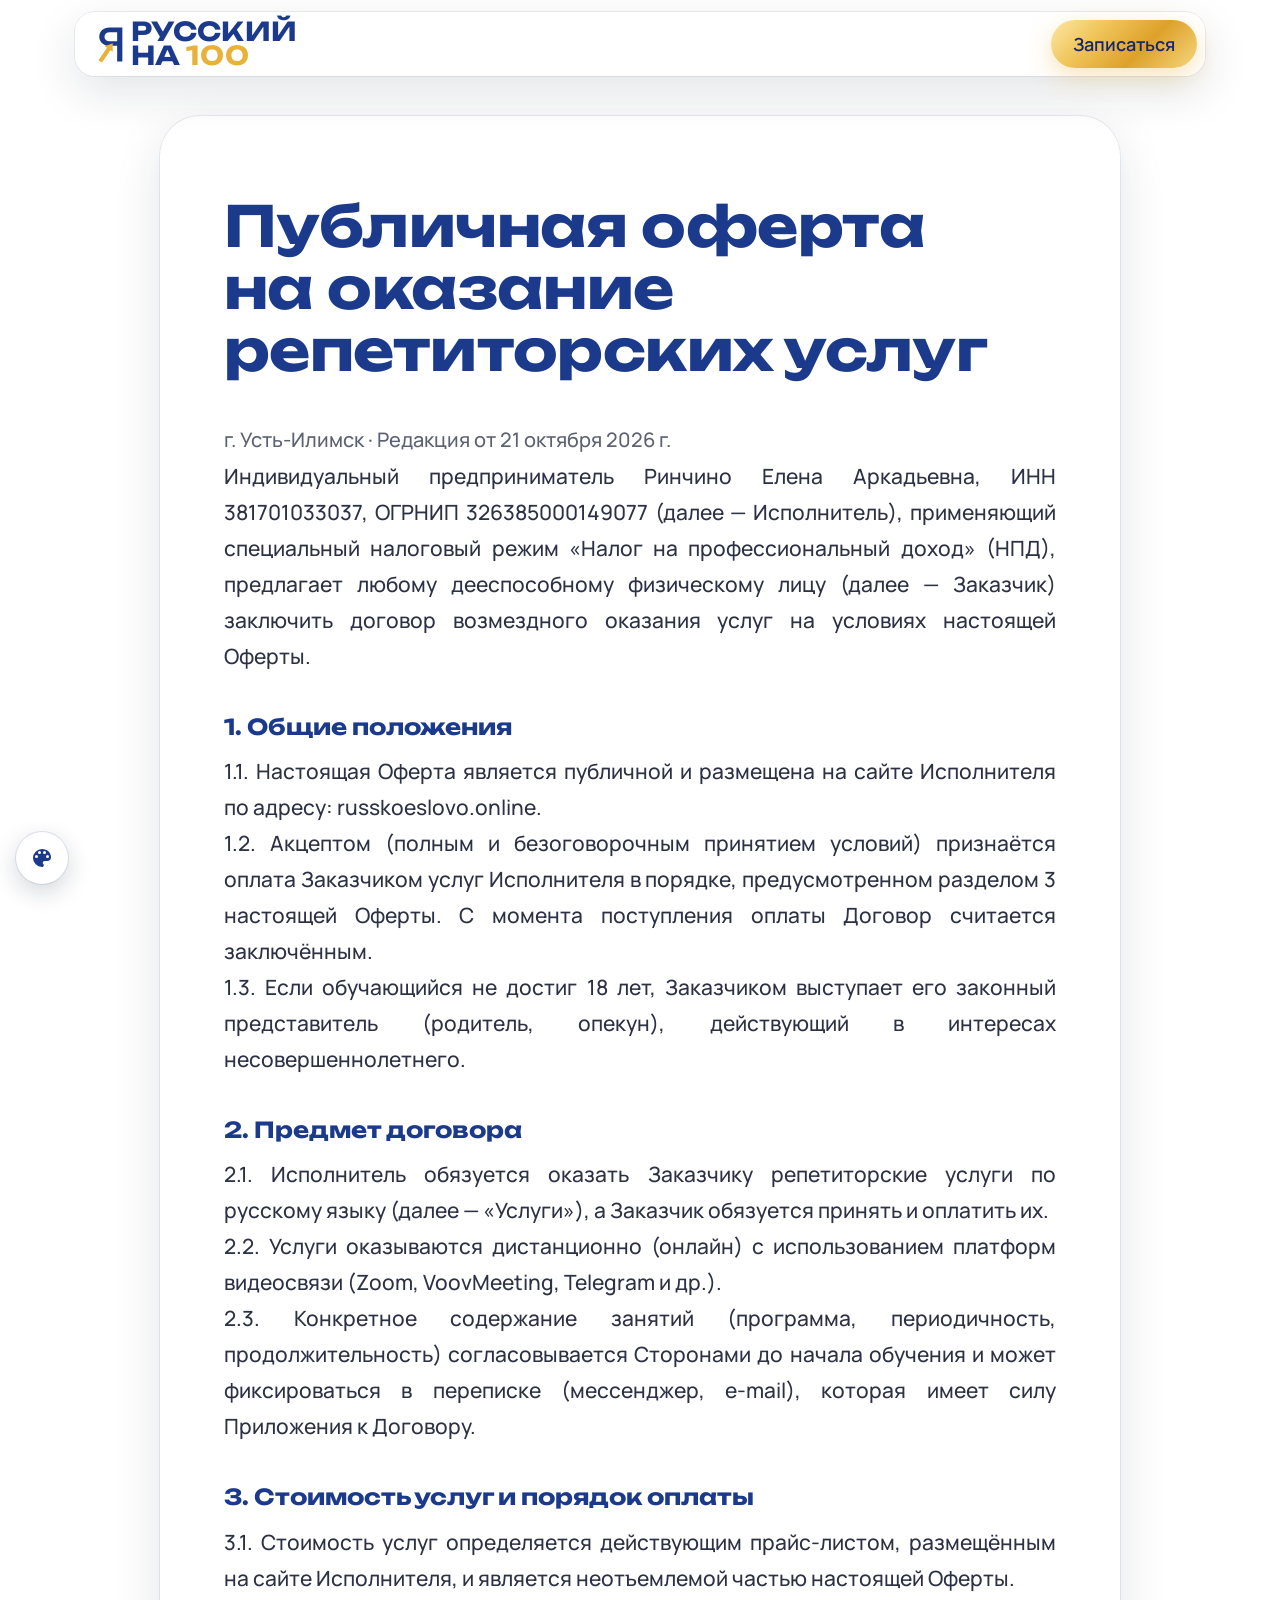
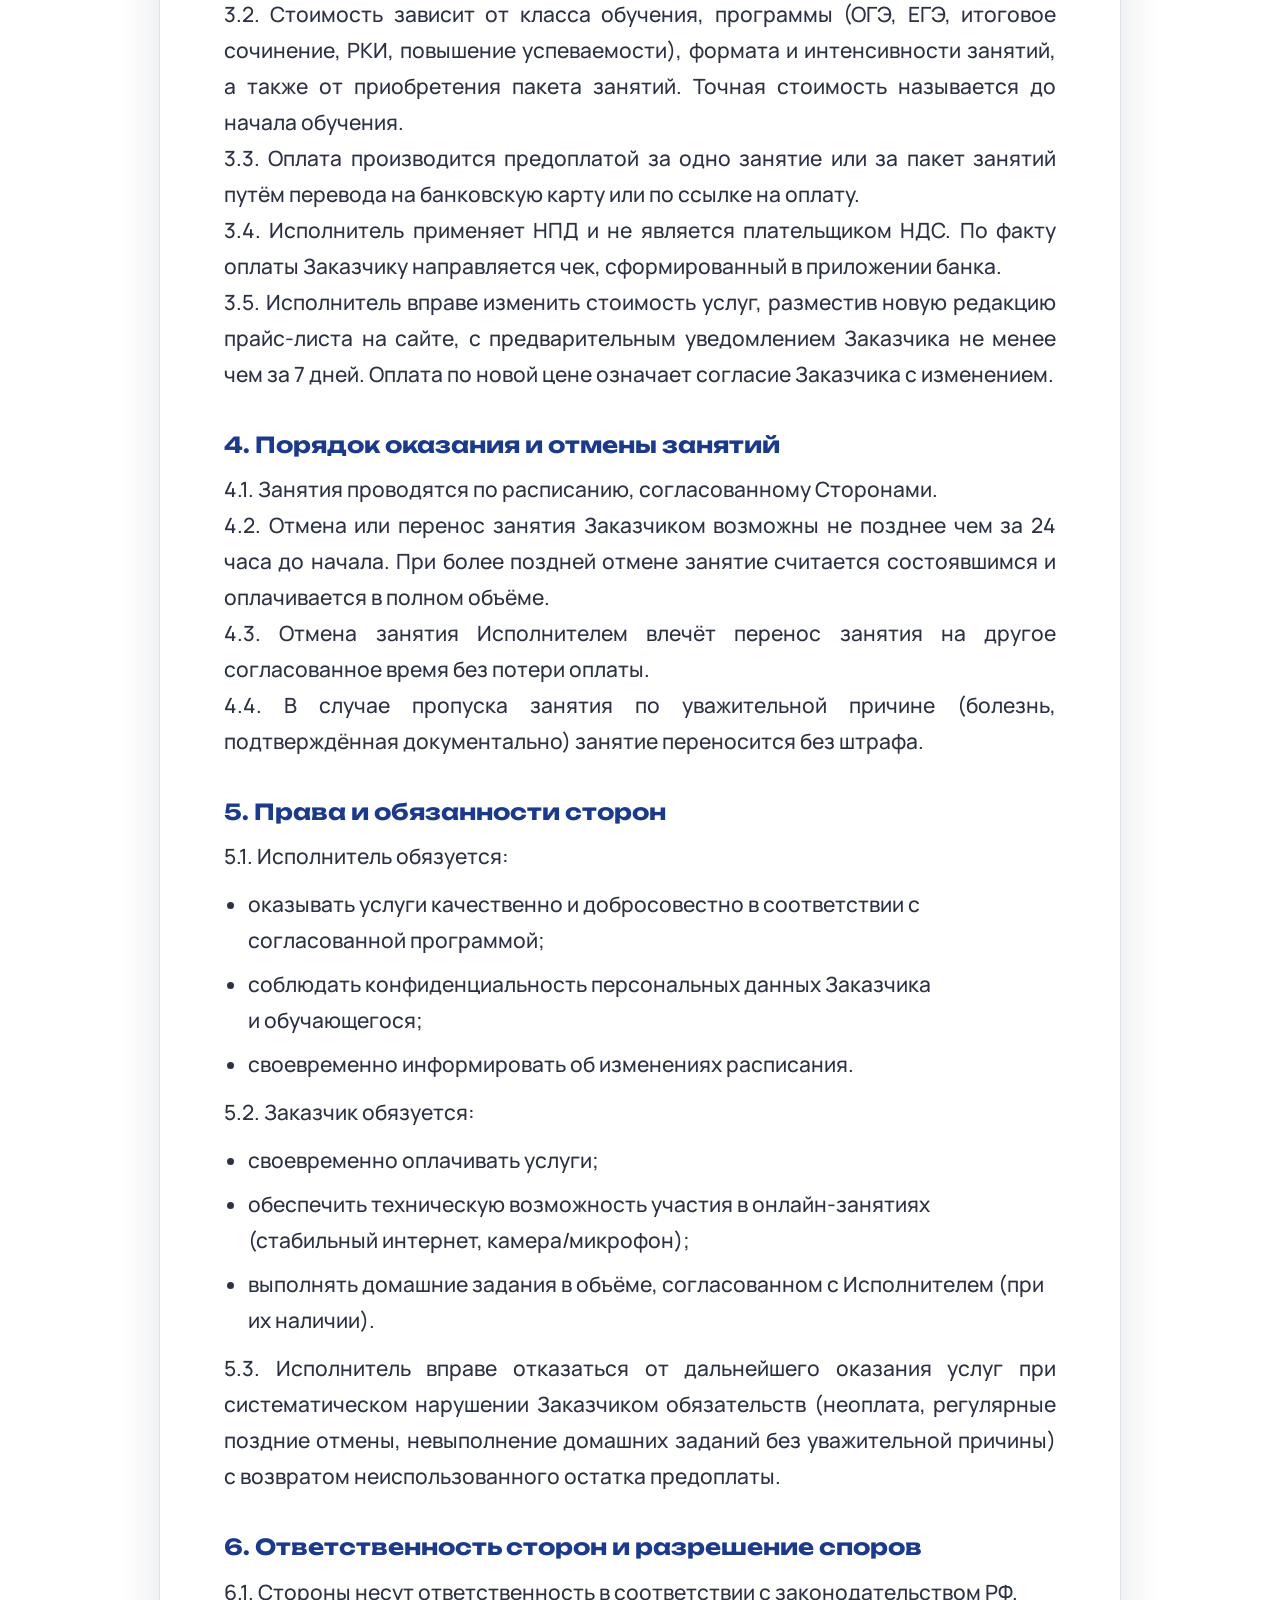
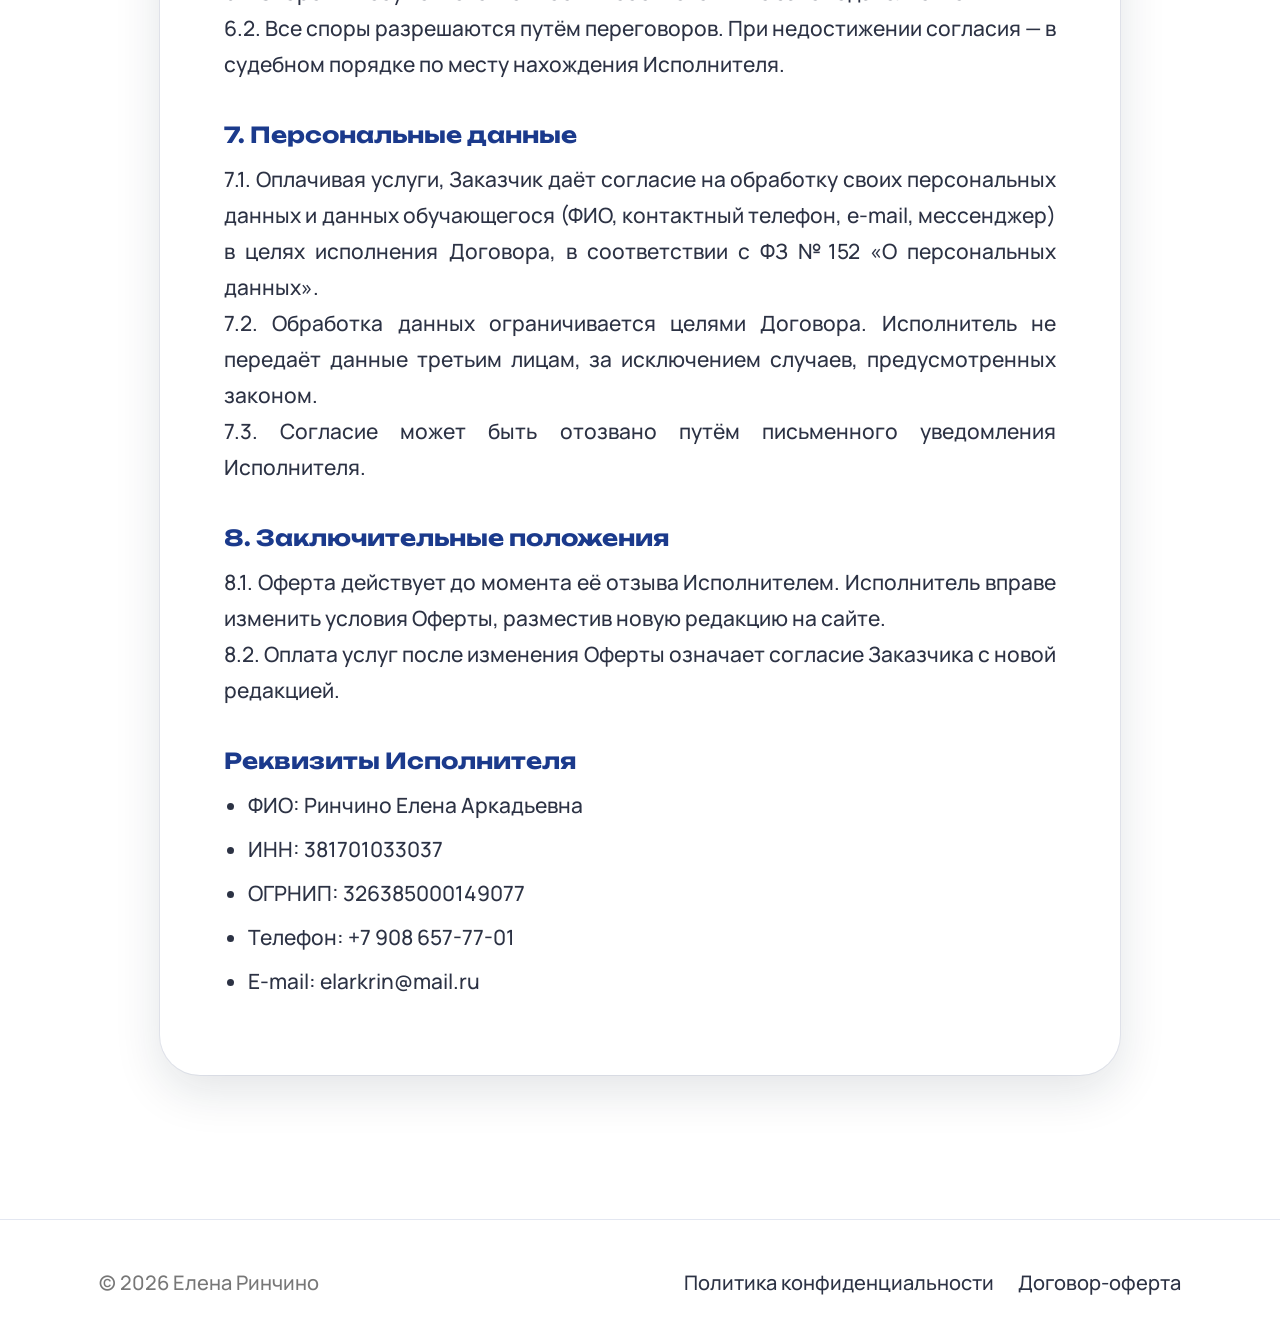
==== oferta.html @ bca1a2e4 "Update" ====
<!doctype html>
<html lang="ru">
<head>
<meta charset="utf-8">
<meta name="viewport" content="width=device-width, initial-scale=1">
<script src="js/theme.js?v=20261124z6"></script>
<title>Публичная оферта — Русский на 100</title>
<meta name="description" content="Публичный договор-оферта на оказание репетиторских услуг ИП Ринчино Е.А.">
<meta name="robots" content="noindex">
<link rel="icon" href="img/favicon.svg" type="image/svg+xml">
<link href="https://fonts.googleapis.com/css2?family=Unbounded:wght@600;700&family=Manrope:wght@400;500;600;700&display=swap" rel="stylesheet">
<link rel="stylesheet" href="css/site.css?v=20261124z6">
</head>
<body class="v03" id="top">
<header class="doc-hdr"><div class="bar">
  <a class="logo" href="index.html" aria-label="На главную"><svg viewBox="0 0 80 120" width="29" height="44" aria-hidden="true"><path fill-rule="evenodd" d="M78 8 H38 C20 8 7 20 7 36 C7 52 20 64 38 64 H62 V112 H78 Z M62 22 H39 C29 22 23 28 23 36 C23 44 29 50 39 50 H62 Z" fill="#1B3A8C"/><polygon points="4.64,108.33 15.36,115.67 41.36,77.67 48.4,82.5 48.4,55.85 23.6,65.5 30.64,70.33" fill="#E8B23A"/></svg><span class="wm">Русский<br>на <b>100</b></span></a>
  <a class="btn pri sm" href="index.html#contact">Записаться</a>
</div></header>
<main id="main">
<div class="wrap doc"><div class="card">
<h1 class="disp">Публичная оферта<br>на оказание репетиторских услуг</h1>
<p class="meta">г. Усть-Илимск · Редакция от 21 октября 2026 г.</p>

<p>Индивидуальный предприниматель Ринчино Елена Аркадьевна, ИНН 381701033037, ОГРНИП 326385000149077 (далее — Исполнитель), применяющий специальный налоговый режим «Налог на профессиональный доход» (НПД), предлагает любому дееспособному физическому лицу (далее — Заказчик) заключить договор возмездного оказания услуг на условиях настоящей Оферты.</p>

<h2>1. Общие положения</h2>
<p>1.1. Настоящая Оферта является публичной и размещена на сайте Исполнителя по адресу: russkoeslovo.online.</p>
<p>1.2. Акцептом (полным и безоговорочным принятием условий) признаётся оплата Заказчиком услуг Исполнителя в порядке, предусмотренном разделом 3 настоящей Оферты. С момента поступления оплаты Договор считается заключённым.</p>
<p>1.3. Если обучающийся не достиг 18 лет, Заказчиком выступает его законный представитель (родитель, опекун), действующий в интересах несовершеннолетнего.</p>

<h2>2. Предмет договора</h2>
<p>2.1. Исполнитель обязуется оказать Заказчику репетиторские услуги по русскому языку (далее — «Услуги»), а Заказчик обязуется принять и оплатить их.</p>
<p>2.2. Услуги оказываются дистанционно (онлайн) с использованием платформ видеосвязи (Zoom, VoovMeeting, Telegram и др.).</p>
<p>2.3. Конкретное содержание занятий (программа, периодичность, продолжительность) согласовывается Сторонами до начала обучения и может фиксироваться в переписке (мессенджер, e-mail), которая имеет силу Приложения к Договору.</p>

<h2>3. Стоимость услуг и порядок оплаты</h2>
<p>3.1. Стоимость услуг определяется действующим прайс-листом, размещённым на сайте Исполнителя, и является неотъемлемой частью настоящей Оферты.</p>
<p>3.2. Стоимость зависит от класса обучения, программы (ОГЭ, ЕГЭ, итоговое сочинение, РКИ, повышение успеваемости), формата и интенсивности занятий, а также от приобретения пакета занятий. Точная стоимость называется до начала обучения.</p>
<p>3.3. Оплата производится предоплатой за одно занятие или за пакет занятий путём перевода на банковскую карту или по ссылке на оплату.</p>
<p>3.4. Исполнитель применяет НПД и не является плательщиком НДС. По факту оплаты Заказчику направляется чек, сформированный в приложении банка.</p>
<p>3.5. Исполнитель вправе изменить стоимость услуг, разместив новую редакцию прайс-листа на сайте, с предварительным уведомлением Заказчика не менее чем за 7 дней. Оплата по новой цене означает согласие Заказчика с изменением.</p>

<h2>4. Порядок оказания и отмены занятий</h2>
<p>4.1. Занятия проводятся по расписанию, согласованному Сторонами.</p>
<p>4.2. Отмена или перенос занятия Заказчиком возможны не позднее чем за 24 часа до начала. При более поздней отмене занятие считается состоявшимся и оплачивается в полном объёме.</p>
<p>4.3. Отмена занятия Исполнителем влечёт перенос занятия на другое согласованное время без потери оплаты.</p>
<p>4.4. В случае пропуска занятия по уважительной причине (болезнь, подтверждённая документально) занятие переносится без штрафа.</p>

<h2>5. Права и обязанности сторон</h2>
<p>5.1. Исполнитель обязуется:</p>
<ul>
<li>оказывать услуги качественно и добросовестно в соответствии с согласованной программой;</li>
<li>соблюдать конфиденциальность персональных данных Заказчика и обучающегося;</li>
<li>своевременно информировать об изменениях расписания.</li>
</ul>
<p>5.2. Заказчик обязуется:</p>
<ul>
<li>своевременно оплачивать услуги;</li>
<li>обеспечить техническую возможность участия в онлайн-занятиях (стабильный интернет, камера/микрофон);</li>
<li>выполнять домашние задания в объёме, согласованном с Исполнителем (при их наличии).</li>
</ul>
<p>5.3. Исполнитель вправе отказаться от дальнейшего оказания услуг при систематическом нарушении Заказчиком обязательств (неоплата, регулярные поздние отмены, невыполнение домашних заданий без уважительной причины) с возвратом неиспользованного остатка предоплаты.</p>

<h2>6. Ответственность сторон и разрешение споров</h2>
<p>6.1. Стороны несут ответственность в соответствии с законодательством РФ.</p>
<p>6.2. Все споры разрешаются путём переговоров. При недостижении согласия — в судебном порядке по месту нахождения Исполнителя.</p>

<h2>7. Персональные данные</h2>
<p>7.1. Оплачивая услуги, Заказчик даёт согласие на обработку своих персональных данных и данных обучающегося (ФИО, контактный телефон, e-mail, мессенджер) в целях исполнения Договора, в соответствии с ФЗ №152 «О персональных данных».</p>
<p>7.2. Обработка данных ограничивается целями Договора. Исполнитель не передаёт данные третьим лицам, за исключением случаев, предусмотренных законом.</p>
<p>7.3. Согласие может быть отозвано путём письменного уведомления Исполнителя.</p>

<h2>8. Заключительные положения</h2>
<p>8.1. Оферта действует до момента её отзыва Исполнителем. Исполнитель вправе изменить условия Оферты, разместив новую редакцию на сайте.</p>
<p>8.2. Оплата услуг после изменения Оферты означает согласие Заказчика с новой редакцией.</p>

<h2>Реквизиты Исполнителя</h2>
<ul>
<li>ФИО: Ринчино Елена Аркадьевна</li>
<li>ИНН: 381701033037</li>
<li>ОГРНИП: 326385000149077</li>
<li>Телефон: +7 908 657-77-01</li>
<li>E-mail: elarkrin@mail.ru</li>
</ul>
</div></div></main>
<footer class="foot"><div class="wrap"><span style="opacity:.6">© 2026 Елена Ринчино</span><nav aria-label="Документы"><a href="politika.html">Политика конфиденциальности</a><a href="oferta.html">Договор-оферта</a></nav></div></footer>
</body>
</html>
---- css/site.css ----
/* Стили сайта «Русский на 100». Цвета заданы переменными на body.v03. */
:root{--disp:'Unbounded',sans-serif;--scr:'Cormorant Garamond',serif;--ease:cubic-bezier(0.22,1,0.36,1);--pad:48px;--max:clamp(1100px,92vw,1560px)}
.v03{--hl:var(--a);--p:#1B3A8C;--a:#E8B23A;--ag:linear-gradient(135deg,#FCE7A6 0%,#F0C55A 30%,#DDA12A 62%,#F6D77E 100%);--bg:#FFFFFF;--tx:#1E1E1E;--sf:#F1F4FB;--cd:#FFFFFF;--on-a:#14286B;--body:'Manrope',sans-serif;--br:999px;--tx2:#2C3244;--line:color-mix(in srgb,var(--p) 12%,transparent)}
.v03 .alt,.v03 .sfbg{--cd:#FFFFFF}

*{box-sizing:border-box}
html{scroll-behavior:smooth;scroll-padding-top:92px}
body{margin:0;background:var(--bg);color:var(--tx);font-family:var(--body);font-size:23px;line-height:1.65;font-weight:500;-webkit-font-smoothing:antialiased;text-rendering:optimizeLegibility;font-feature-settings:'kern';overflow-x:hidden}
figure,blockquote{margin:0}
h2,h3,h4{text-wrap:balance}
p,li,blockquote{text-wrap:pretty}
.rev blockquote,.about .txt p,.faq details p,.rbig p,.apc .case,.whoc.n p,.fin .lead,.doc p,.dmodal .card:not(.rec) p{text-align:justify;hyphens:auto;-webkit-hyphens:auto;text-wrap:wrap}
img{display:block;max-width:100%}
a{color:inherit;text-decoration:none}
h1,h2,h3,h4,p,ul{margin:0}
ul{padding:0;list-style:none}
.disp{font-family:var(--disp);font-weight:700;line-height:1.08;letter-spacing:-.01em}
.balance{text-wrap:balance}.pretty{text-wrap:pretty}
.wrap{max-width:var(--max);margin:0 auto;padding:0 var(--pad)}
.skip{position:absolute;left:16px;top:-64px;z-index:100;padding:12px 16px;border-radius:12px;background:var(--p);color:#fff;font-weight:600}
.skip:focus{top:16px}
:focus-visible{outline:3px solid var(--hl);outline-offset:3px;border-radius:4px}
.eyb{font-family:var(--disp);font-weight:600;letter-spacing:-.01em;font-size:21px;line-height:40px;color:var(--p)}

/* логотип */
.logo{display:inline-flex;align-items:center;gap:8px}
.logo svg{flex:none}
.logo .wm{font-family:var(--disp);font-weight:700;text-transform:uppercase;line-height:.92;font-size:34px;letter-spacing:.01em;color:var(--p)}
.logo .wm b{color:var(--hl)}

/* кнопки */
.btn{display:inline-flex;align-items:center;justify-content:center;gap:12px;padding:16px 32px;border-radius:var(--br);font-family:var(--body);font-weight:600;font-size:20px;line-height:28px;cursor:pointer;border:0;white-space:nowrap;transition:transform .5s var(--ease),background .3s var(--ease),box-shadow .3s var(--ease)}
.btn:hover{transform:translateY(-2px)}
.btn:active{transform:translateY(1px) scale(.98)}
.btn.pri{background:var(--ag);color:var(--on-a);box-shadow:0 8px 24px color-mix(in srgb,var(--a) 35%,transparent)}
.btn.pri:hover{box-shadow:0 12px 32px color-mix(in srgb,var(--a) 45%,transparent)}
.btn.out{background:transparent;color:var(--p);box-shadow:inset 0 0 0 1.5px var(--p)}
.btn.inv{background:#fff;color:var(--p)}
.btn.full{width:100%}
.btn .ar{transition:transform .5s var(--ease)}.btn:hover .ar{transform:translateX(4px)}
.btn.sm{padding:12px 24px;font-size:19px;line-height:26px}
.chip{display:inline-flex;align-items:center;padding:12px 22px;border-radius:999px;font-size:21px;line-height:29px;font-weight:500;background:var(--sf);color:var(--p);white-space:nowrap}

/* шапка */
.hdr{position:sticky;top:12px;z-index:40;margin:12px auto 0;max-width:calc(var(--max) - 2*var(--pad) + 80px);padding:0 16px}
.hdr .bar{display:flex;align-items:center;gap:28px;padding:8px 8px 8px 22px;border-radius:20px;background:color-mix(in srgb,var(--cd) 78%,transparent);backdrop-filter:blur(16px);-webkit-backdrop-filter:blur(16px);box-shadow:0 8px 32px rgba(20,30,50,.08),0 0 0 1px color-mix(in srgb,var(--p) 8%,transparent)}
.hdr nav{display:flex;gap:32px;margin-left:auto}
.hdr .logo svg{width:26px;height:39px}.hdr .logo .wm{font-size:26px}
.hdr .bar>.btn{padding:11px 22px;font-size:18px;line-height:24px}
.hdr nav a{font-size:19px;line-height:26px;font-weight:600;color:var(--tx2);padding:6px 0;transition:color .3s var(--ease)}
.hdr nav a:hover,.hdr nav a.on{color:var(--p)}
.hdr nav a.on{box-shadow:inset 0 -2px 0 var(--hl)}
.burger{display:none;width:44px;height:44px;border-radius:14px;border:0;background:var(--sf);color:var(--p);cursor:pointer;position:relative;margin-left:auto}
.burger i{position:absolute;left:11px;width:22px;height:2px;background:currentColor;border-radius:2px;transition:transform .5s var(--ease),opacity .3s var(--ease)}
.burger i:nth-child(1){top:15px}.burger i:nth-child(2){top:21px}.burger i:nth-child(3){top:27px}
.menu-open .burger i:nth-child(1){transform:translateY(6px) rotate(45deg)}
.menu-open .burger i:nth-child(2){opacity:0}
.menu-open .burger i:nth-child(3){transform:translateY(-6px) rotate(-45deg)}
.mpanel{position:fixed;inset:0;z-index:35;background:color-mix(in srgb,var(--bg) 94%,transparent);backdrop-filter:blur(24px);-webkit-backdrop-filter:blur(24px);padding:96px 24px 32px;display:flex;flex-direction:column;gap:8px;opacity:0;pointer-events:none;transition:opacity .4s var(--ease)}
.menu-open .mpanel{opacity:1;pointer-events:auto}
.mpanel a{font-family:var(--disp);font-weight:700;font-size:30px;line-height:1.1;color:var(--p);opacity:0;transform:translateY(24px);transition:opacity .5s var(--ease),transform .5s var(--ease)}
.menu-open .mpanel a{opacity:1;transform:none}
.mpanel .btn{margin-top:auto;font-family:var(--body);font-size:19px;text-transform:none;line-height:27px}

/* секции */
section{position:relative}
.sec{padding:96px 0}
.sec.sfbg{background:var(--sf)}
.shd{display:flex;justify-content:space-between;align-items:flex-end;gap:32px;margin-bottom:48px}
.shd h2{font-family:var(--disp);font-weight:700;font-size:clamp(32px,4.2vw,60px);line-height:1.08;color:var(--p);margin-top:12px;max-width:1000px;text-wrap:balance}
.shd p{max-width:440px;font-size:24px;line-height:39px;color:var(--tx2)}

/* ===== HERO 03: фото с заголовком ===== */
.h-ov{padding-top:24px;padding-bottom:32px}
.h-ov .ph{position:relative;height:min(78vh,680px);min-height:520px;border-radius:32px;overflow:hidden}
.h-ov .ph img{width:100%;height:100%;object-fit:cover;object-position:55% 32%}
.h-ov .ph:after{content:'';position:absolute;inset:0;background:linear-gradient(to top,rgba(10,20,40,.55) 0%,rgba(10,20,40,.12) 45%,rgba(10,20,40,.08) 100%);pointer-events:none}
.h-ov .tags{position:absolute;z-index:1;top:24px;left:24px;right:24px;display:flex;justify-content:space-between;color:#fff}
.h-ov .tags span{padding:10px 24px;border-radius:999px;box-shadow:inset 0 0 0 1.5px rgba(255,255,255,.95);font-size:26px;line-height:36px;font-weight:700;background:color-mix(in srgb,var(--p) 62%,rgba(0,0,0,.35));backdrop-filter:blur(8px);text-shadow:0 1px 2px rgba(0,0,0,.35)}
.h-ov h1{position:absolute;z-index:1;left:48px;bottom:48px;font-size:clamp(56px,7.6vw,112px);color:#fff;text-shadow:0 4px 32px rgba(0,0,0,.25)}
.h-ov .hello{position:absolute;z-index:1;right:48px;bottom:64px;display:flex;flex-direction:column;gap:6px;padding:24px 32px 24px 26px;border-radius:24px;border-left:6px solid var(--hl);background:rgba(255,255,255,.94);backdrop-filter:blur(10px);box-shadow:0 12px 32px rgba(10,20,40,.18)}
.h-ov .hello b{font-family:var(--disp);font-weight:700;font-size:36px;line-height:1.15;color:var(--p)}
.h-ov .panel{margin-top:-32px;position:relative;z-index:2;border-radius:32px;background:var(--p);color:#fff;padding:48px;display:grid;grid-template-columns:1fr auto;gap:48px;align-items:center}
.h-ov .panel .pl{display:flex;flex-direction:column;align-items:flex-start;gap:32px}
.h-ov .panel p{font-size:30px;line-height:40px;font-weight:500;text-wrap:balance;max-width:640px}
.circ{display:flex}
.circ div{width:200px;height:200px;border-radius:50%;box-shadow:inset 0 0 0 1px rgba(255,255,255,.4);display:flex;flex-direction:column;align-items:center;justify-content:center;text-align:center;padding:24px;margin-left:-20px}
.circ div:first-child{margin-left:0}
.circ b{font-family:var(--disp);font-size:30px;line-height:1}
.circ b i{font-style:normal;color:var(--a)}
.circ span{font-size:20px;line-height:25px;color:rgba(255,255,255,.88);margin-top:8px;max-width:150px}

/* обо мне */
.about{display:grid;grid-template-columns:.9fr 1.1fr;gap:64px;align-items:center}
.about .ph{position:relative}
.about .ph img{width:100%;height:640px;object-fit:cover;border-radius:32px}
.about .badge{position:absolute;right:-24px;bottom:48px;padding:16px 24px;border-radius:24px;background:var(--ag);color:var(--on-a);box-shadow:0 16px 40px rgba(0,0,0,.15)}
.about .badge b{display:block;font-family:var(--disp);font-size:44px;line-height:1}
.about .badge span{font-size:20px;font-weight:700}
.about h2{font-family:var(--disp);font-weight:700;font-size:clamp(32px,3.4vw,52px);line-height:1.08;color:var(--p);margin:12px 0 32px;text-wrap:balance}
.about .txt p{font-size:24px;line-height:40px;color:var(--tx2);max-width:640px}
.about .txt p+p{margin-top:16px}
.about blockquote{margin:32px 0 0;padding:24px 32px;border-radius:24px;border-left:6px solid var(--hl);background:var(--sf);font-size:25px;line-height:35px;color:var(--p);font-weight:500}
.about .facts{display:flex;flex-wrap:wrap;gap:8px;margin-top:24px}

/* слоган */
.tl{padding:128px 0}
.tl p{font-family:var(--disp);font-weight:700;font-size:calc((min(92vw,1560px) - 96px) / 16);line-height:1.15;letter-spacing:-.01em;max-width:none}
.tl p span{color:color-mix(in srgb,var(--tx) 22%,transparent);transition:color .7s var(--ease)}
.tl p span.on{color:var(--p)}
.tl p span.on.acc{color:var(--a)}
.v03 .tl p span.on.acc{color:var(--p);background:linear-gradient(transparent 62%,var(--mk,color-mix(in srgb,var(--a) 70%,transparent)) 62%)}
.tl small{display:block;margin-top:32px;font-size:18px;line-height:27px;opacity:.6}

/* подход */
.ap{display:grid;grid-template-columns:1fr 1fr;gap:24px}
.apc{border-radius:32px;padding:48px;display:flex;flex-direction:column;gap:24px;min-height:480px}
.apc.a1{background:var(--p);color:#fff}
.apc.a2{background:var(--cd);box-shadow:0 0 0 1px color-mix(in srgb,var(--p) 12%,transparent);position:relative;overflow:hidden}
.apc .n{align-self:flex-start;display:inline-flex;align-items:center;gap:10px;padding:8px 18px 8px 14px;border-radius:999px;font-size:20px;line-height:24px;font-weight:700}
.apc .n:before{content:'';width:8px;height:8px;border-radius:50%;background:var(--a)}
.apc.a1 .n{color:var(--a);box-shadow:inset 0 0 0 1.5px color-mix(in srgb,var(--a) 70%,transparent)}
.apc.a2 .n{color:var(--p);background:var(--sf)}
.apc.a2 .n:before{background:var(--p)}
.apc h3{font-family:var(--disp);font-size:clamp(26px,2.8vw,38px);line-height:1.08}
.apc.a1 h3 b{color:var(--a)}
.apc.a2 h3{color:var(--p)}
.apc ul{display:flex;flex-direction:column;gap:14px;font-size:24px;line-height:39px}
.apc li{display:flex;gap:12px}
.apc li:before{content:'';flex:none;width:8px;height:8px;border-radius:2px;background:var(--ag);margin-top:9px;transform:rotate(45deg)}
.apc.a2 li:before{background:var(--p)}
.apc.a2 ul{color:var(--tx2)}
.apc .case{margin-top:auto;padding:28px;border-radius:16px;background:rgba(255,255,255,.08);font-size:24px;line-height:39px}
.apc .case b{font-family:var(--disp);white-space:nowrap;text-align:left;font-size:clamp(40px,5.6vw,88px);line-height:1;letter-spacing:-.02em;color:var(--a);display:block;margin-bottom:16px}
.apc.a1 img{flex:1 1 0;min-height:200px;width:100%;object-fit:cover;object-position:50% 30%;border-radius:20px}

/* шаги */

/* кому подходит */
/* мастерская сочинения: синяя полоса, шаги цепочкой */
.sec.ink{background:var(--p);color:#fff}
.ess h2,.get h2{font-family:var(--disp);font-weight:700;font-size:clamp(32px,4.2vw,60px);line-height:1.08;letter-spacing:-.01em;text-wrap:balance}
.ess h2{color:#fff}
.ess-hd{display:grid;grid-template-columns:auto 1fr;align-items:end;gap:48px;margin-bottom:48px}
.ess-hd p{font-size:24px;line-height:36px;color:rgba(255,255,255,.85);max-width:420px;justify-self:end;text-align:right}
/* тетрадный лист: линейки, золотые поля, оценка в углу */
.sheet{--ln:44px;position:relative;padding:var(--ln) 56px calc(var(--ln)*2) 120px;border-radius:28px;background:#fff repeating-linear-gradient(to bottom,transparent 0 calc(var(--ln) - 1px),color-mix(in srgb,var(--p) 13%,transparent) calc(var(--ln) - 1px) var(--ln)) 0 calc(var(--ln) - 10px)/100% var(--ln);box-shadow:0 32px 64px rgba(0,0,0,.28);color:var(--tx)}
.sheet:before{content:'';position:absolute;top:0;bottom:0;left:88px;width:2px;background:var(--hl)}
.steps{list-style:none;margin:0;padding:0;display:grid;grid-template-columns:1fr 1fr;grid-template-rows:repeat(3,auto);grid-auto-flow:column;column-gap:64px}
.step{display:grid;grid-template-columns:56px 1fr;grid-template-rows:auto 1fr;align-content:start;column-gap:8px;padding-bottom:var(--ln)}
.step:nth-child(-n+3){margin-left:-88px}
.step b{grid-row:span 2;font-family:var(--disp);font-size:20px;line-height:var(--ln);color:var(--p);text-align:center}
.step h3{font-family:var(--disp);font-size:24px;line-height:var(--ln);color:var(--p)}
.step p{font-size:23px;line-height:var(--ln);color:var(--tx2)}
.grade{position:absolute;right:56px;bottom:-48px;width:148px;height:148px;border-radius:50%;background:var(--ag);color:var(--on-a);display:flex;flex-direction:column;align-items:center;justify-content:center;transform:rotate(-12deg);box-shadow:0 14px 32px rgba(0,0,0,.25),inset 0 0 0 4px rgba(255,255,255,.35)}
.grade b{font-family:var(--disp);font-size:44px;line-height:1}
.grade span{font-size:17px;font-weight:700;margin-top:4px}
.tmpl{display:grid;grid-template-columns:repeat(4,1fr);gap:40px;margin-top:112px}
.tmpl div{padding-top:22px;border-top:2px solid color-mix(in srgb,var(--a) 70%,transparent)}
.tmpl h3{font-family:var(--disp);font-size:22px;line-height:1.2;color:var(--a);margin-bottom:10px}
.tmpl p{font-size:23px;line-height:36px;color:rgba(255,255,255,.9)}
/* что вы получите / почему я: без карточек */
.who2{display:grid;gap:40px}
.whoc.y ul{display:grid;grid-template-columns:minmax(0,1fr);border-radius:32px;background:var(--cd);box-shadow:0 0 0 1px color-mix(in srgb,var(--p) 12%,transparent)}
.whoc.y li{display:grid;grid-template-columns:440px minmax(0,1fr);column-gap:48px;align-items:baseline;padding:32px 40px}
.whoc.y li+li{border-top:1px solid var(--line)}
.whoc.y h3{font-family:var(--disp);font-size:26px;line-height:1.2;color:var(--p)}
.whoc.y p{font-size:24px;line-height:39px;color:var(--tx2)}
.whoc.n{max-width:none;padding:8px 0 8px 32px;border-left:6px solid var(--hl)}
.whoc.n ul{display:flex;flex-direction:column;gap:6px;list-style:none;padding:0;margin:0}
.whoc.n li{font-size:24px;line-height:38px;font-weight:600;color:var(--tx)}
.whoc.n h3{font-family:var(--disp);font-size:22px;line-height:1.2;color:var(--p);margin-bottom:10px}
.whoc.n p{font-size:24px;line-height:38px;font-weight:600;color:var(--tx)}
.fmt{display:grid;gap:80px}
.get h2{color:var(--p);margin-bottom:36px}
.get ul{display:grid;grid-template-columns:1fr 1fr;gap:20px 56px}
.get li{display:flex;gap:18px;align-items:flex-start;font-size:24px;line-height:38px;color:var(--tx);padding-bottom:20px;border-bottom:1px solid var(--line)}
.get li:before{content:'✓';flex:none;width:36px;height:36px;margin-top:-1px;border-radius:50%;display:flex;align-items:center;justify-content:center;background:var(--p);color:var(--a);font-weight:800;font-size:18px}
.whyb h3{font-family:var(--disp);font-size:clamp(26px,2.8vw,38px);line-height:1.15;color:var(--p);margin-bottom:28px}
.why{display:grid;grid-template-columns:repeat(4,1fr);gap:40px}
.why div{border-top:4px solid var(--hl);padding-top:24px}
.why h4{font-family:var(--disp);font-size:26px;line-height:1.2;color:var(--p);margin-bottom:12px}
.why p{font-size:24px;line-height:39px;color:var(--tx2)}

/* формат и почему я */

/* стоимость */
.price{display:grid;grid-template-columns:repeat(3,1fr);gap:24px;align-items:stretch}
.pc{border-radius:32px;padding:40px;background:var(--cd);box-shadow:0 0 0 1px var(--line);display:flex;flex-direction:column;gap:16px}
.pc.hi{background:var(--p);color:#fff;box-shadow:none}
.pc .tg{align-self:flex-start;padding:6px 16px;border-radius:999px;font-size:19px;line-height:24px;font-weight:600;background:var(--ag);color:var(--on-a)}
.pc h3{font-family:var(--disp);font-size:25px;line-height:1.2;letter-spacing:-.01em;color:var(--p)}
.pc.hi h3{color:#fff}
.pc ul{display:flex;flex-direction:column;gap:10px;font-size:24px;line-height:38px;color:var(--tx2)}
.pc.hi ul{color:rgba(255,255,255,.9)}
.pc li{display:flex;gap:12px}
.pc li:before{content:'';flex:none;width:7px;height:7px;margin-top:12px;border-radius:50%;background:var(--hl)}
.price-cta{display:flex;justify-content:center;margin-top:40px}
.price-cta .btn{padding:20px 44px;font-size:21px;line-height:28px}

/* результаты */
.res{display:grid;grid-template-columns:1.4fr 1fr;gap:24px}
.rbig{border-radius:32px;padding:48px;background:var(--p);color:#fff;display:flex;flex-direction:column;justify-content:space-between;gap:32px;min-height:420px}
.rbig .ch{display:flex;align-items:flex-end;gap:16px;height:200px;padding-top:48px}
.rbig .ch i{font-style:normal;flex:1;border-radius:12px 12px 0 0;background:rgba(255,255,255,.18);position:relative}
.rbig .ch i.on{background:var(--ag)}
.rbig .ch i span{position:absolute;top:-44px;left:0;right:0;text-align:center;font-family:var(--disp);font-size:25px;line-height:1;color:#fff}
.rbig .ch i.on span{color:var(--a)}
.rbig h3{font-family:var(--disp);font-size:clamp(26px,2.8vw,38px);line-height:1.08}
.rbig h3 b{color:var(--a)}
.rbig p{font-size:24px;line-height:39px;color:rgba(255,255,255,.9);max-width:600px}
.rcol{display:flex;flex-direction:column;gap:24px}
.rsm{flex:1;border-radius:32px;padding:32px;background:var(--cd);box-shadow:0 0 0 1px color-mix(in srgb,var(--p) 10%,transparent)}
.rsm b{display:block;font-family:var(--disp);font-size:44px;line-height:1.15;color:var(--p);margin-bottom:8px}
.rsm p{font-size:24px;line-height:38px;color:var(--tx2)}
.rsm:first-child{background:var(--ag);box-shadow:none}.rsm:first-child b,.rsm:first-child p{color:var(--on-a)}
.revs{display:grid;grid-template-columns:1fr 1fr;gap:28px}
.rev{display:flex;flex-direction:column;gap:18px;position:relative;border-radius:28px;padding:44px 36px 36px;background:#fff;box-shadow:0 14px 36px rgba(16,27,51,.10);overflow:hidden}
.rev:before{content:'\201C';position:absolute;top:-10px;left:22px;font-family:var(--scr);font-size:150px;line-height:1;color:var(--hl);opacity:.16;pointer-events:none}
.rev blockquote{font-size:24px;line-height:40px;color:var(--tx)}
.rev .res-note{padding:14px 20px;border-radius:16px;background:color-mix(in srgb,var(--hl) 16%,#fff);color:var(--p);font-weight:700;font-size:21px;line-height:31px}
.rev figcaption{margin-top:auto;display:flex;align-items:center;gap:12px;font-family:var(--disp);letter-spacing:-.01em;font-size:24px;line-height:1.2;color:var(--p)}
.rev figcaption:before{content:'';flex:none;width:32px;height:5px;border-radius:4px;background:var(--hl)}
.rev.feat{background:var(--p)}
.rev.feat blockquote{color:#fff}
.rev.feat .res-note{background:var(--ag);color:var(--p)}
.rev.feat figcaption{color:#fff}
.rev.feat:after{content:'';position:absolute;inset:auto -40px -40px auto;width:180px;height:180px;border-radius:50%;background:color-mix(in srgb,var(--a) 22%,transparent);pointer-events:none}

/* вопросы */
.faq{display:grid;grid-template-columns:1fr 1.6fr;gap:48px}
.faq h2{font-family:var(--disp);font-weight:700;font-size:clamp(32px,4.4vw,58px);line-height:1.08;color:var(--p)}
.faq details{padding:24px 0;border-bottom:1px solid color-mix(in srgb,var(--p) 18%,transparent)}
.faq summary:hover{color:color-mix(in srgb,var(--p) 80%,var(--hl))}
.faq summary{list-style:none;cursor:pointer;display:flex;justify-content:space-between;gap:24px;font-size:26px;line-height:34px;font-weight:600;color:var(--p)}
.faq summary::-webkit-details-marker{display:none}
.faq summary:after{content:'+';font-size:32px;line-height:32px;font-weight:400;transition:transform .5s var(--ease)}
.faq details[open]:not(.closing) summary:after{transform:rotate(45deg)}
.faq details p{padding-top:14px;font-size:24px;line-height:40px;color:var(--tx2);max-width:680px}

/* контакты */
.fin{border-radius:32px;background:var(--p);color:#fff;padding:64px;display:grid;grid-template-columns:1fr minmax(0,560px);justify-content:space-between;gap:64px;align-items:start}
.fin h2{font-family:var(--disp);font-size:clamp(36px,5vw,68px);line-height:1.08}
.fin h2 b{color:var(--a)}
.fin .lead{font-size:24px;line-height:40px;color:rgba(255,255,255,.9);margin:24px 0 32px;max-width:480px}
.fin .how{list-style:none;padding:0;margin:0;display:flex;flex-direction:column;gap:14px;max-width:440px}
.fin .how li{display:flex;align-items:center;gap:16px;font-size:22px;line-height:33px;color:rgba(255,255,255,.92)}
.fin .how b{flex:none;width:36px;height:36px;border-radius:50%;display:flex;align-items:center;justify-content:center;background:var(--ag);color:var(--on-a);font-size:20px;font-weight:700}
.fin>*{min-width:0}
.msg input{width:100%}
.msg{display:flex;flex-direction:column;gap:20px;background:#fff;color:var(--tx);border-radius:24px;padding:32px}
.msg h3{font-family:var(--disp);font-weight:700;letter-spacing:-.01em;font-size:clamp(28px,2.6vw,36px);line-height:1.12;color:var(--p);text-wrap:balance}
.goals{border:0;margin:0;padding:0;display:flex;flex-wrap:wrap;gap:8px}
.goals legend{padding:0;margin-bottom:12px;font-size:21px;font-weight:600}
.goals label{display:block;cursor:pointer}
.goals input{position:absolute;opacity:0;width:1px;height:1px}
.goals span{display:inline-block;padding:10px 18px;border-radius:999px;font-size:20px;line-height:27px;font-weight:600;color:var(--p);background:var(--sf);box-shadow:inset 0 0 0 1px var(--line);transition:background .2s var(--ease),color .2s var(--ease)}
.goals label:hover span{background:color-mix(in srgb,var(--p) 10%,var(--sf))}
.goals input:checked+span{background:var(--p);color:#fff;box-shadow:none}
.goals input:focus-visible+span{outline:3px solid var(--hl);outline-offset:2px}
.msg .nm small{font-size:18px;font-weight:500;color:#5C6272;margin-left:6px}
.prev{padding:16px 18px;border-radius:16px;background:var(--sf);border-left:4px solid var(--hl)}
.prev span{display:block;font-size:19px;line-height:25px;font-weight:600;color:#5C6272;margin-bottom:4px}
.prev p{font-size:22px;line-height:34px;color:var(--tx)}
.mess{display:flex;flex-direction:column;gap:10px}
.mb{display:flex;align-items:center;gap:14px;width:100%;padding:12px 18px 12px 12px;border-radius:16px;border:0;background:#fff;box-shadow:inset 0 0 0 1.5px var(--line);font:inherit;color:var(--tx);text-align:left;cursor:pointer;transition:box-shadow .3s var(--ease),transform .3s var(--ease)}
.mb:hover{box-shadow:inset 0 0 0 1.5px var(--p),0 10px 24px rgba(16,27,51,.10);transform:translateY(-2px)}
.mb .ic{flex:none;width:44px;height:44px;border-radius:12px;display:flex;align-items:center;justify-content:center;font-style:normal;font-weight:800;font-size:18px;color:#fff}
.ic.tg{background:#229ED9}.ic.mx{background:linear-gradient(135deg,#2F8CFF,#8A3FFC);font-size:15px}.ic.vk{background:#0077FF}.ic.wc{background:#07C160}
.mb span{flex:1;display:flex;flex-direction:column}
.mb b{font-size:21px;line-height:29px;font-weight:700;color:var(--p)}
.mb small{font-size:18px;line-height:24px;color:#5C6272}
.mb em{font-style:normal;font-size:21px;color:var(--p);transition:transform .3s var(--ease)}
.mb:hover em{transform:translateX(3px)}
.mb[aria-expanded=true] em{transform:rotate(90deg)}
.wcbox{padding:18px;border-radius:16px;background:color-mix(in srgb,#07C160 9%,#fff);display:flex;flex-direction:column;gap:12px}
.wcbox[hidden]{display:none}
.wcbox p{font-size:20px;line-height:30px}
.wcqr{align-self:center;border-radius:16px;box-shadow:0 4px 16px rgba(0,0,0,.12)}
.wcid{display:flex;align-items:center;justify-content:space-between;gap:12px;flex-wrap:wrap;padding:10px 10px 10px 16px;border-radius:12px;background:#fff}
.wcid b{font-size:21px;font-weight:700;letter-spacing:.02em;color:var(--tx);user-select:all}
.cp{padding:9px 16px;border-radius:999px;border:0;background:var(--p);color:#fff;font:inherit;font-size:19px;line-height:25px;font-weight:600;cursor:pointer}
.cp.wide{background:#fff;color:var(--p);box-shadow:inset 0 0 0 1.5px var(--p)}
.msg .note{font-size:20px;line-height:29px;font-weight:600;color:#0B7A3E}
.msg .note:empty{display:none}
.msg .agree{margin-top:-4px}
label{display:flex;flex-direction:column;gap:8px;font-size:21px;line-height:28px;font-weight:600;color:var(--tx)}
input,select,textarea{font:inherit;font-size:21px;line-height:28px;padding:14px 18px;border-radius:12px;border:1px solid color-mix(in srgb,var(--p) 28%,transparent);background:var(--bg);color:var(--tx);transition:border-color .3s var(--ease),box-shadow .3s var(--ease)}
select{appearance:none;-webkit-appearance:none;padding-right:44px;cursor:pointer;background-image:url("data:image/svg+xml,%3Csvg xmlns='http://www.w3.org/2000/svg' width='12' height='8' fill='none'%3E%3Cpath d='M1 1.5l5 5 5-5' stroke='%231B3A8C' stroke-width='2' stroke-linecap='round' stroke-linejoin='round'/%3E%3C/svg%3E");background-repeat:no-repeat;background-position:right 16px center}
input:focus,select:focus,textarea:focus{outline:none;border-color:var(--p);box-shadow:0 0 0 3px color-mix(in srgb,var(--hl) 40%,transparent)}

/* документ-страницы */
.doc{padding:40px 0 96px}
.doc .card{max-width:960px;margin:0 auto;background:var(--cd);border-radius:40px;padding:64px;box-shadow:0 16px 48px rgba(20,30,50,.12),0 0 0 1px color-mix(in srgb,var(--p) 8%,transparent)}
.doc h1{font-size:clamp(32px,4.4vw,60px);line-height:1.1;overflow-wrap:break-word;hyphens:auto;color:var(--p);margin:16px 0 40px}
.doc h2{font-family:var(--disp);font-weight:700;font-size:22px;line-height:1.15;color:var(--p);margin:40px 0 14px}
.doc p,.doc li{font-size:21px;line-height:36px;color:var(--tx2)}
.doc .card>p{max-width:72ch}
.doc ul{list-style:disc;padding-left:24px;display:flex;flex-direction:column;gap:8px;margin:12px 0}
.doc .meta{color:#5C6272;font-size:20px}
.doc-hdr{position:sticky;top:12px;z-index:40;margin:12px auto 0;max-width:calc(var(--max) - 2*var(--pad) + 80px);padding:0 16px}
.doc-hdr .bar{display:flex;align-items:center;justify-content:space-between;gap:28px;padding:8px 8px 8px 22px;border-radius:20px;background:color-mix(in srgb,var(--cd) 88%,transparent);backdrop-filter:blur(16px);-webkit-backdrop-filter:blur(16px);box-shadow:0 16px 48px rgba(20,30,50,.12),0 0 0 1px color-mix(in srgb,var(--p) 8%,transparent)}
.doc-hdr .wm{font-size:26px}.doc-hdr .logo svg{width:26px;height:39px}
.doc-hdr .bar .btn{padding:11px 22px;font-size:18px}

/* модалка документов */
.dmodal{position:fixed;inset:0;z-index:30;display:flex;padding:104px 16px 16px;background:transparent;visibility:hidden;pointer-events:none;transition:visibility 0s .4s}
.dmodal.open{visibility:visible;pointer-events:auto;transition:none}
.dmodal:before{content:'';position:absolute;inset:0;background:rgba(16,27,51,0);backdrop-filter:blur(0);-webkit-backdrop-filter:blur(0);transition:background .25s ease-out,backdrop-filter .25s ease-out,-webkit-backdrop-filter .25s ease-out}
.dmodal.open:before{background:color-mix(in srgb,#101B33 45%,transparent);backdrop-filter:blur(6px);-webkit-backdrop-filter:blur(6px)}
.dmodal .card{position:relative;width:100%;max-width:calc(var(--max) - 2*var(--pad) + 48px);margin:0 auto;max-height:100%;overflow-y:auto;overscroll-behavior:contain;background:color-mix(in srgb,var(--cd) 97%,transparent);backdrop-filter:blur(16px);-webkit-backdrop-filter:blur(16px);border-radius:24px;padding:56px;box-shadow:0 8px 32px rgba(20,30,50,.08),0 0 0 1px color-mix(in srgb,var(--p) 8%,transparent)}
.dmodal .x{position:sticky;top:0;z-index:2;float:right;width:48px;height:48px;padding:0;margin-left:16px;border-radius:999px;border:0;cursor:pointer;background:var(--ag);color:var(--on-a);font-size:0;line-height:0;box-shadow:0 6px 18px color-mix(in srgb,var(--a) 35%,transparent),0 0 0 0 color-mix(in srgb,var(--a) 0%,transparent);transition:transform .5s cubic-bezier(.34,1.56,.64,1),box-shadow .35s ease-out}
.dmodal .x:before,.dmodal .x:after{content:'';position:absolute;left:50%;top:50%;width:18px;height:2.5px;border-radius:2px;background:currentColor;transform:translate(-50%,-50%) rotate(45deg)}
.dmodal .x:after{transform:translate(-50%,-50%) rotate(-45deg)}
.dmodal .x:hover,.dmodal .x:focus-visible{transform:rotate(90deg) scale(1.08);box-shadow:0 10px 24px color-mix(in srgb,var(--a) 45%,transparent),0 0 0 8px color-mix(in srgb,var(--a) 22%,transparent)}
.dmodal .x:active{transform:rotate(90deg) scale(.9);transition-duration:.12s}
/* крестик: кружок выпрыгивает, затем линии прорисовываются по очереди */
@keyframes xPop{from{transform:scale(0) rotate(-180deg)}}
@keyframes xDraw{from{width:0}}
.dmodal.open .x{animation:xPop .6s cubic-bezier(.34,1.56,.64,1) .12s backwards}
.dmodal.open .x:before{animation:xDraw .28s ease-out .45s backwards}
.dmodal.open .x:after{animation:xDraw .28s ease-out .58s backwards}
.dmodal .card h1{font-size:clamp(24px,3.2vw,42px);color:var(--p);margin:16px 0 32px;margin-right:64px;font-family:var(--disp);font-weight:700;line-height:1.08}
.dmodal .card h2{font-family:var(--disp);font-weight:700;font-size:20px;line-height:1.15;color:var(--p);margin:36px 0 12px}
.dmodal .card:not(.rec) p,.dmodal .card:not(.rec) li{font-size:21px;line-height:36px;color:var(--tx2);max-width:80ch}
.dmodal .card ul{list-style:disc;padding-left:24px;display:flex;flex-direction:column;gap:8px;margin:12px 0}
.dmodal .card.rec{max-width:640px;padding:0;background:transparent;box-shadow:none;backdrop-filter:none;-webkit-backdrop-filter:none}
.dmodal .card.rec .x{position:absolute;top:16px;right:16px;margin:0;float:none}
.dmodal .card.rec .msg h3{padding-right:56px}
.dmodal .card.rec .msg{padding:72px 32px 32px}
.dmodal .card .meta{color:#5C6272;font-size:20px}
.agree{font-size:19px;line-height:28px;color:#5C6272}
.agree a{text-decoration:underline}

.foot{padding:48px 0 32px}
.foot{border-top:1px solid var(--line);margin-top:48px}
.foot .wrap{display:flex;justify-content:space-between;align-items:center;gap:24px;flex-wrap:wrap;font-size:20px;line-height:29px}
.foot nav{display:flex;gap:24px;flex-wrap:wrap;color:var(--tx2)}
.foot .copy{color:#5C6272}
.foot nav a:hover{text-decoration:underline}

/* появление при прокрутке */
.js .rv{opacity:0;transform:translateY(32px);transition:opacity .8s var(--ease),transform .8s var(--ease)}
.js .rv.in{opacity:1;transform:none}

/* палитры (js/theme.js ставит html[data-pal]) */
html[data-pal=coral] body.v03{--p:#3B2621;--a:#E07A57;--ag:linear-gradient(135deg,#F6C2AC 0%,#E98C68 32%,#CF6440 64%,#F2B097 100%);--bg:#FAF7F2;--sf:#EFE7DC;--on-a:#2E1A15;--tx:#2A1F1B;--tx2:#4A3B35}
html[data-pal=bordo] body.v03{--p:#5A1A28;--a:#E2B142;--ag:linear-gradient(135deg,#FCE6A8 0%,#F0C25C 30%,#D79E2C 62%,#F6D681 100%);--bg:#FAF7F2;--sf:#F1E9E1;--on-a:#3E1019;--tx:#2A1E20;--tx2:#4A3A3D}
html[data-pal=sage] body.v03{--p:#233F35;--a:#EA9A78;--ag:linear-gradient(135deg,#F8CDB8 0%,#EEA584 32%,#D97F5A 64%,#F5C1A8 100%);--bg:#F8F7F2;--sf:#E9ECE4;--on-a:#1E2E28;--tx:#1F2A26;--tx2:#3A4A44}
html[data-pal=mocha] body.v03{--p:#4A382E;--a:#D9A066;--ag:linear-gradient(135deg,#F3D3AE 0%,#E0AA72 32%,#C2864A 64%,#EDC799 100%);--bg:#FAF7F2;--sf:#F0E5D6;--on-a:#33241B;--tx:#2B211C;--tx2:#4B3E36}
html[data-pal=terra] body.v03{--p:#B04E2C;--a:#F4C150;--ag:linear-gradient(135deg,#FCE3A0 0%,#F6C95E 32%,#DCA22E 64%,#F8DA8C 100%);--bg:#FFF8F1;--sf:#FBE8DA;--on-a:#4A1E0C;--tx:#2E1A12;--tx2:#4E362B}
html[data-pal=cinnamon] body.v03{--p:#9A5528;--a:#FFB386;--ag:linear-gradient(135deg,#FFD9C2 0%,#FFBC93 32%,#F0975F 64%,#FFD0B2 100%);--bg:#FFF9F3;--sf:#F9E9DA;--on-a:#4A2410;--tx:#2D1C12;--tx2:#4E3A2C}
html[data-pal=berry] body.v03{--p:#A8384F;--a:#FFB665;--ag:linear-gradient(135deg,#FFDDB0 0%,#FFBF72 32%,#F09A3C 64%,#FFD49A 100%);--bg:#FFF8F6;--sf:#FBE7E7;--on-a:#4A1420;--tx:#2D161C;--tx2:#4D3338}
html[data-pal=olive] body.v03{--p:#5E6824;--a:#F5B53A;--ag:linear-gradient(135deg,#FCE2A0 0%,#F7C152 32%,#DC9A1E 64%,#F9D683 100%);--bg:#FBFAF1;--sf:#EEF0DA;--on-a:#2E320F;--tx:#23261A;--tx2:#40452F}
html[data-pal=brick] body.v03{--p:#A2442B;--a:#EDBE3A}
html[data-pal=plum] body.v03{--p:#7D3C64;--a:#FFB38A}
html[data-pal=vanilla] body.v03{--p:#8C5A22;--a:#F5D480}
html[data-pal=coffee] body.v03{--p:#6F4E37;--a:#EBC197}
html[data-pal=cherry] body.v03{--p:#B23A3A;--a:#F7C873}
html[data-pal=copper] body.v03{--p:#9C4F2A;--a:#EED29B}
html[data-pal=garnet] body.v03{--p:#A3324A;--a:#FFA45C}
html[data-pal=cocoa] body.v03{--p:#6B3F3A;--a:#F2A9A0}
html[data-pal=lavender] body.v03{--hl:#8B72D9;--mk:var(--a);--p:#5B4E8C;--a:#CDBDF2;--on-a:#2E2550;--bg:#FAF8FE;--sf:#EEE8FB;--tx:#221D33;--tx2:#423B57}
html[data-pal=mint] body.v03{--hl:#3FA387;--mk:var(--a);--p:#2F6B5E;--a:#ADE3D2;--on-a:#173A32;--bg:#F5FBF9;--sf:#E1F3EC;--tx:#1A2B27;--tx2:#364A44}
html[data-pal=powder] body.v03{--hl:#D9768C;--mk:var(--a);--p:#8A4A5C;--a:#F5C9D2;--on-a:#4A2030;--bg:#FFF8F9;--sf:#FBE8EC;--tx:#2D1C21;--tx2:#4D3840}
html[data-pal=sky] body.v03{--hl:#5C93CF;--mk:var(--a);--p:#3A6390;--a:#BCD9F3;--on-a:#1C3552;--bg:#F6FAFE;--sf:#E3EFFA;--tx:#1B2633;--tx2:#36475A}
html[data-pal=peach] body.v03{--hl:#E8865F;--mk:var(--a);--p:#99563F;--a:#FFD5C2;--on-a:#4A2516;--bg:#FFF9F6;--sf:#FDEBE2;--tx:#2E1D16;--tx2:#4E3A31}
html[data-pal=pistachio] body.v03{--hl:#7FAF5A;--mk:var(--a);--p:#4F6B4A;--a:#D2E6BF;--on-a:#253823;--bg:#F8FBF4;--sf:#E9F2DF;--tx:#1F2A1D;--tx2:#3C4A39}
html[data-pal=lilac] body.v03{--hl:#B9739F;--mk:var(--a);--p:#6E4F7E;--a:#F3CFE0;--on-a:#3A2245;--bg:#FCF8FC;--sf:#F4E6EF;--tx:#2A1F2E;--tx2:#4A3C4F}
html[data-pal=sea] body.v03{--hl:#3E9AA6;--mk:var(--a);--p:#2C6670;--a:#A9DDE3;--on-a:#16393F;--bg:#F4FAFB;--sf:#E0F1F3;--tx:#1A2A2D;--tx2:#36494C}
html[data-pal=rosemary] body.v03{--hl:#6E9688;--mk:var(--a);--p:#4E6460;--a:#C9DCD3;--on-a:#26332F;--bg:#F6F9F7;--sf:#E5EEEA;--tx:#1F2826;--tx2:#3B4845}
html[data-pal=sakura] body.v03{--hl:#D9799F;--mk:var(--a);--p:#8C4A68;--a:#F7CDE0;--on-a:#4A1F33;--bg:#FFF7FA;--sf:#FBE6EF;--tx:#2D1C24;--tx2:#4D3842}
html[data-pal=lemon] body.v03{--hl:#B8962A;--mk:var(--a);--p:#6B5E2E;--a:#F5E6A3;--on-a:#3A3216;--bg:#FDFBF1;--sf:#F6F0D6;--tx:#2A2618;--tx2:#4A4432}
html[data-pal=blueberry] body.v03{--hl:#6F7BD0;--mk:var(--a);--p:#44508C;--a:#C5CCF2;--on-a:#222852;--bg:#F7F8FE;--sf:#E6E9FB;--tx:#1E2133;--tx2:#3A3F57}
/* бледный акцент: маркер и линии глубже, иначе теряются на кремовом фоне */
html[data-pal=night] body.v03,html[data-pal=copper] body.v03,html[data-pal=vanilla] body.v03,html[data-pal=coffee] body.v03{--mk:color-mix(in srgb,var(--a) 72%,var(--p));--hl:color-mix(in srgb,var(--a) 65%,var(--p))}
html[data-pal=night] body.v03{--mk:#DDBE80;--hl:#C29A52}
/* пастель без золота: акцент однотонный, без градиента */
html[data-pal=lavender] body.v03,html[data-pal=mint] body.v03,html[data-pal=powder] body.v03,html[data-pal=sky] body.v03,html[data-pal=peach] body.v03,html[data-pal=pistachio] body.v03,html[data-pal=lilac] body.v03,html[data-pal=sea] body.v03,html[data-pal=rosemary] body.v03,html[data-pal=sakura] body.v03,html[data-pal=lemon] body.v03,html[data-pal=blueberry] body.v03{--ag:var(--a)}
html[data-pal=emerald] body.v03{--p:#0F5B4A;--a:#E2B44A}
html[data-pal=indigo] body.v03{--p:#2B2F7A;--a:#F2B544}
html[data-pal=graphite] body.v03{--p:#2E3440;--a:#E6B54A}
html[data-pal=petrol] body.v03{--p:#134E5E;--a:#E39B5B}
html[data-pal=night] body.v03{--p:#1C2A48;--a:#E9CF9E}

/* новые палитры: фон, подложка, текст и градиент акцента выводятся из --p и --a */
html[data-pal=brick] body.v03,html[data-pal=plum] body.v03,html[data-pal=vanilla] body.v03,html[data-pal=coffee] body.v03,html[data-pal=cherry] body.v03,html[data-pal=copper] body.v03,html[data-pal=garnet] body.v03,html[data-pal=cocoa] body.v03,html[data-pal=emerald] body.v03,html[data-pal=indigo] body.v03,html[data-pal=graphite] body.v03,html[data-pal=petrol] body.v03,html[data-pal=night] body.v03{--hl:color-mix(in srgb,var(--a) 82%,var(--p));--bg:color-mix(in srgb,var(--p) 4%,#FFFBF6);--sf:color-mix(in srgb,var(--p) 11%,#FFF9F4);--on-a:color-mix(in srgb,var(--p) 55%,#000);--tx:color-mix(in srgb,var(--p) 18%,#1E1E1E);--tx2:color-mix(in srgb,var(--p) 25%,#3A3A3A);--ag:linear-gradient(135deg,color-mix(in srgb,var(--a) 45%,#fff) 0%,var(--a) 32%,color-mix(in srgb,var(--a) 82%,#000) 64%,color-mix(in srgb,var(--a) 62%,#fff) 100%)}
.logo svg path{fill:var(--p)}.logo svg polygon{fill:var(--hl)}
body.v03{transition:background-color .4s}
.palx{position:fixed;left:16px;bottom:16px;z-index:29;display:flex;flex-direction:column-reverse;align-items:flex-start;gap:10px}
.palx:has([aria-expanded=true]){z-index:45} /* под меню и формами, но открытый список — поверх шапки */
.palx-btn{width:52px;height:52px;border-radius:50%;border:0;cursor:pointer;display:flex;align-items:center;justify-content:center;background:var(--cd);color:var(--p);box-shadow:0 8px 24px rgba(16,27,51,.18),0 0 0 1px var(--line)}
.palx-list{display:grid;grid-template-columns:repeat(4,minmax(0,1fr));width:min(1000px,calc(100vw - 32px));gap:2px;max-height:calc(100vh - 100px);overflow-y:auto;overscroll-behavior:contain;padding:10px;border-radius:20px;background:var(--cd);box-shadow:0 16px 40px rgba(16,27,51,.2),0 0 0 1px var(--line)}
.palx-list[hidden]{display:none}
.palx-list button{display:flex;align-items:center;gap:10px;padding:8px 10px 8px 8px;line-height:1.2;border:0;border-radius:12px;background:none;cursor:pointer;font:inherit;font-size:17px;font-weight:600;color:var(--tx);text-align:left}
.palx-list button:hover{background:var(--sf)}
.palx-list button[aria-pressed=true]{background:var(--sf);color:var(--p)}
.palx-list i{flex:none;width:28px;height:28px;border-radius:50%;background:conic-gradient(var(--sp) 0 50%,var(--sa) 0 75%,var(--sb) 0);box-shadow:inset 0 0 0 1px rgba(0,0,0,.1)}
.palx-own{grid-column:1/-1;margin-top:6px;padding:12px 8px 6px;border-top:1px solid var(--line);display:flex;flex-wrap:wrap;align-items:center;gap:10px 18px}
.palx-own>b{flex-basis:100%;font-size:16px;color:var(--tx)}
.palx-fields{display:flex;flex-wrap:wrap;gap:8px 16px}
.palx label{display:flex;flex-direction:row;align-items:center;gap:8px;font-size:15px;line-height:1.2;font-weight:600;color:var(--tx);cursor:pointer}
.palx input[type=color]{width:38px;height:38px;padding:2px;border:1px solid var(--line);border-radius:10px;background:#fff;cursor:pointer}
.palx input[type=checkbox]{width:18px;height:18px;padding:0;accent-color:var(--p)}
.palx [data-copy-hex]{margin-left:auto}
.palx code{font:600 14px/1 ui-monospace,Menlo,monospace;color:var(--tx2);margin-left:4px;user-select:all}
.palx-reset{padding:8px 14px;border:0;border-radius:999px;background:var(--sf);color:var(--p);font:inherit;font-size:15px;font-weight:600;cursor:pointer}

/* формы записи: мягкое появление и отклик элементов */
@keyframes rise{from{opacity:0;transform:translateY(14px)}to{opacity:1;transform:none}}
@keyframes fadeIn{from{opacity:0;transform:translateY(-4px)}to{opacity:1;transform:none}}
.dmodal .card{opacity:0;transform:translateY(28px) scale(.98);transition:opacity .3s ease-out,transform .5s var(--ease)}
.dmodal.open .card{opacity:1;transform:none}
.dmodal.open .card.rec .msg>*,.fin.in .msg>*{animation:rise .6s var(--ease) both}
.dmodal.open .card.rec .msg>*:nth-child(2),.fin.in .msg>*:nth-child(2){animation-delay:.06s}
.dmodal.open .card.rec .msg>*:nth-child(3),.fin.in .msg>*:nth-child(3){animation-delay:.12s}
.dmodal.open .card.rec .msg>*:nth-child(4),.fin.in .msg>*:nth-child(4){animation-delay:.18s}
.dmodal.open .card.rec .msg>*:nth-child(5),.fin.in .msg>*:nth-child(5){animation-delay:.24s}
.dmodal.open .card.rec .msg>*:nth-child(n+6),.fin.in .msg>*:nth-child(n+6){animation-delay:.3s}
.goals span{transition:background .25s var(--ease),color .25s var(--ease),box-shadow .25s var(--ease),transform .2s var(--ease)}
.goals label:active span{transform:scale(.95)}
.goals input:checked+span{transform:scale(1.03)}
.msg .note:not(:empty){animation:fadeIn .35s var(--ease)}
@media (prefers-reduced-motion:reduce){*{transition:none!important;animation:none!important;scroll-behavior:auto!important}.js .rv{opacity:1;transform:none}}

/* ===== адаптив ===== */
@media (min-width:1680px){
  html{zoom:1.08}
}
@media (max-width:1100px){
  :root{--pad:32px}
  .hdr nav{display:none}.burger{display:block}.hdr .bar>.btn{display:none}
  .price{grid-template-columns:1fr}
  .whoc.y li{display:block}.whoc.y h3{margin-bottom:12px;white-space:normal}
  .tmpl{grid-template-columns:1fr 1fr}
  .why{grid-template-columns:1fr 1fr}
  .h-ov .panel{grid-template-columns:1fr}
  .palx-list{grid-template-columns:repeat(3,minmax(0,1fr))}
  .about,.ap,.res,.faq,.fin{grid-template-columns:minmax(0,1fr)}
  .about .ph img{height:560px}.about .badge{right:16px}
  .fin{padding:48px}
  .steps{grid-template-columns:1fr;grid-template-rows:none;grid-auto-flow:row}.step:nth-child(n){margin-left:-88px} /* на планшете шаги в одну колонку */
  .h-ov h1{bottom:132px}.h-ov .hello{left:48px;right:auto;bottom:40px;padding:16px 22px 16px 18px} /* на планшете название и имя в одной строке наезжали */
}
@media (max-width:760px){
  :root{--pad:20px}
  body{font-size:22px}
  .btn{white-space:normal;text-align:center;padding:16px 24px}
  .chip{white-space:normal}
  .sec{padding:64px 0}
  .tl{padding:80px 0}
  .tl p{font-size:clamp(30px,8.6vw,48px);line-height:1.15;letter-spacing:-.01em;text-align:left;text-align-last:left;text-wrap:balance}
  .shd{flex-direction:column;align-items:flex-start;gap:16px;margin-bottom:32px}
  .h-ov .ph{height:560px;min-height:0;border-radius:24px}
  .h-ov .ph img{object-position:50% 26%}
  .h-ov h1{left:20px;bottom:120px;font-size:46px}
  .h-ov .hello{left:20px;right:auto;bottom:52px;padding:12px 16px 12px 14px;border-radius:16px}
  .h-ov .hello b{font-size:21px}
  .h-ov .tags{left:16px;right:16px;top:16px}
  .h-ov .tags span{font-size:19px;line-height:27px;padding:8px 14px;white-space:nowrap}
  .h-ov .tags span:last-child{display:none}
  .h-ov .panel{padding:32px 20px 24px;gap:28px;border-radius:24px}
  .h-ov .panel p{font-size:22px;line-height:32px}
  .h-ov .pl .btn{width:100%}
  .circ{display:grid;grid-template-columns:1fr;gap:8px}
  .circ div{width:auto;height:auto;border-radius:16px;margin:0;padding:14px 16px;flex-direction:row;justify-content:flex-start;gap:12px;text-align:left}
  .circ b{font-size:22px;flex:none;width:112px;text-align:left}
  .rev blockquote,.about .txt p,.faq details p,.rbig p,.apc .case,.whoc.n p,.fin .lead,.doc p,.dmodal .card:not(.rec) p{text-align:left;hyphens:manual;-webkit-hyphens:manual}
  .circ span{flex:1;font-size:19px;line-height:25px;margin-top:0;max-width:none}
  .about{grid-template-columns:1fr;gap:40px}
  .about .ph img{height:460px}
  .about .badge{right:16px}
  .about .txt p{font-size:22px;line-height:34px}
  .about blockquote{font-size:22px;line-height:31px;padding:20px}
  .ap,.who2,.res,.faq,.fin,.get ul,.why{grid-template-columns:minmax(0,1fr)}
  .sheet{--ln:40px;padding:40px 16px 88px 16px;border-radius:20px}.sheet:before{display:none}
  .steps{grid-template-columns:1fr;grid-template-rows:none;grid-auto-flow:row}
  .step:nth-child(n){margin-left:0}.step{grid-template-columns:40px 1fr;column-gap:10px}.step h3{font-size:20px}.step p{font-size:21px}
  .grade{width:124px;height:124px;right:16px;bottom:-40px}.grade b{font-size:34px}.grade span{font-size:16px}
  .ess-hd{grid-template-columns:1fr;gap:12px}.ess-hd p{justify-self:start;text-align:left}
  .tmpl{grid-template-columns:1fr;gap:28px;margin-top:80px}
  .get li{font-size:22px;line-height:35px}
  .fmt{gap:56px}
  .apc,.rbig{padding:28px 20px;border-radius:24px;min-height:0}
  .whoc.y ul{grid-template-columns:minmax(0,1fr);border-radius:24px}.whoc.y li{padding:24px 20px}.whoc.y h3{font-size:21px;text-wrap:wrap}
  .whoc.n{padding-left:20px;border-left-width:5px}.whoc.n p{font-size:22px;line-height:36px}
  .whoc.n li{white-space:normal;font-size:22px;line-height:36px}
  .rbig .ch{gap:8px}.rbig .ch i span{font-size:17px;top:-28px}
  .apc.a1 img{flex:none;height:240px;min-height:0}
  .price{grid-template-columns:1fr}
  .pc{padding:28px 24px;border-radius:24px}
  .price-cta{margin-top:28px}
  .price-cta .btn{width:100%;padding:18px 24px;font-size:20px}
  .revs{grid-template-columns:1fr}
  .rev{padding:36px 20px 28px;border-radius:24px}
  .rev blockquote{font-size:22px;line-height:37px}
  .faq{gap:16px}
  .faq summary{font-size:21px;line-height:30px}
  .fin{padding:32px 20px 20px;gap:32px;border-radius:24px}
  .msg{padding:24px 20px}
  .msg h3{font-size:26px}
  .goals span{padding:9px 15px;font-size:19px}
  .fin .how{display:none}
  .fin .lead{margin-bottom:0}
  .dmodal{padding:88px 12px 12px}
  .dmodal .card{padding:32px 20px;border-radius:24px}
  .dmodal .card h1{font-size:21px;margin:12px 56px 20px 0} /* справа место под крестик */
  .dmodal .card h2{font-size:20px}
  .dmodal .card:not(.rec) p,.dmodal .card:not(.rec) li{font-size:18px;line-height:27px}
  .doc .card{padding:32px 20px;border-radius:24px}
  .doc h1{font-size:26px}
  .doc-hdr .logo .wm{font-size:18px}.doc-hdr .bar{padding:10px 12px;gap:8px}.doc-hdr .bar .btn{padding:10px 14px;font-size:17px}
  .doc h2{font-size:20px}
  .dmodal .card.rec .msg{padding:32px 20px 24px}
  .mpanel a{font-size:25px}
  p,li,blockquote{text-wrap:wrap}
  .apc .case{margin-top:8px}
  .apc h3,.whoc.y h3,.pc h3,.step h3{overflow-wrap:break-word;hyphens:auto;-webkit-hyphens:auto}
  .shd p,.ess-hd p,.apc ul,.apc .case,.tmpl p,.whoc.y p,.why p,.pc ul,.rbig p,.rsm p,.faq details p,.fin .lead{font-size:22px;line-height:34px}
  .palx-list{grid-template-columns:repeat(2,minmax(0,1fr))}.palx-list{padding:6px;gap:0;max-height:calc(100vh - 90px)}.palx-list button{font-size:14px;line-height:1.15;gap:7px;padding:5px 5px}.palx-list i{width:20px;height:20px}
  .hdr,.doc-hdr{padding:0 8px}
  .hdr .logo svg{width:22px;height:33px}.hdr .logo .wm{font-size:22px}
  .logo .wm{font-size:30px}
}
@media (max-width:359px){
  .circ b{width:96px;font-size:19px}
  .apc .case b{font-size:34px}
  .rbig .ch{gap:5px}.rbig .ch i span{font-size:15px}
  .hdr .logo .wm{font-size:20px}.hdr .logo svg{width:20px;height:30px}
}
@media (max-width:379px){
  .h-ov .tags span{font-size:17px;padding:7px 12px}
}
@media (max-width:359px){
  .h-ov .tags span{font-size:15px;padding:6px 10px}
  .rev blockquote{hyphens:auto;-webkit-hyphens:auto} /* «времяпрепровождение» шире карточки на 320px */
  .mb{gap:10px;padding:10px 12px 10px 10px}.mb span{min-width:0}.mb b{font-size:18px}.mb em{flex:none}
}
@media (max-width:1240px){
  .h-ov .panel{grid-template-columns:1fr} /* текст и три круга по 200px в одну строку не помещаются */
}
@media (min-width:1101px) and (max-width:1360px){ /* только ноутбук: на планшете и телефоне блок записи в одну колонку */
  .fin{grid-template-columns:minmax(0,1fr) minmax(0,480px);gap:40px;padding:48px}.fin .lead{text-align:left}
  .fin h2{font-size:clamp(36px,3.6vw,68px)} /* иначе «Обсудим вашу цель» не помещался рядом с формой */
}
@media (max-width:1360px){
  .ess-hd{grid-template-columns:1fr;gap:12px}.ess-hd p{justify-self:start;text-align:left;max-width:none} /* подпись «Мастерской» под заголовком, а не в узкой колонке */
}
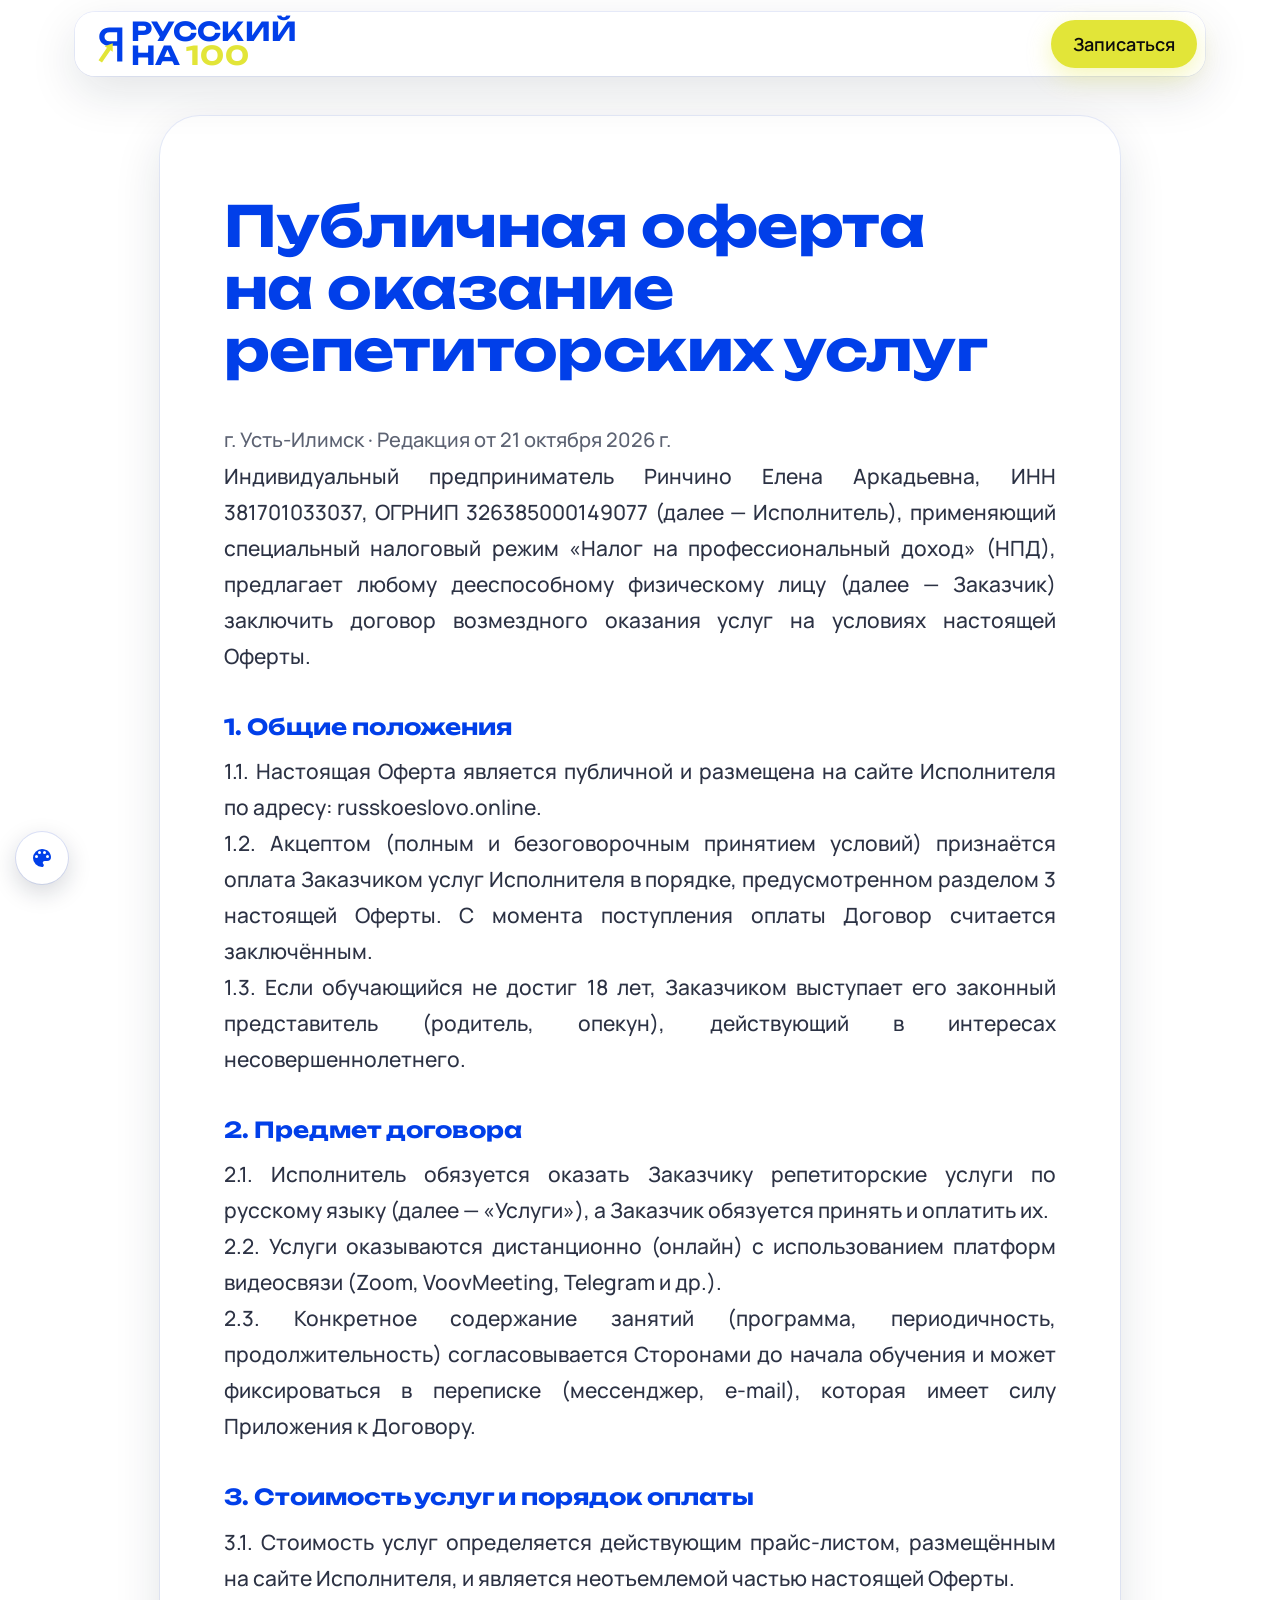
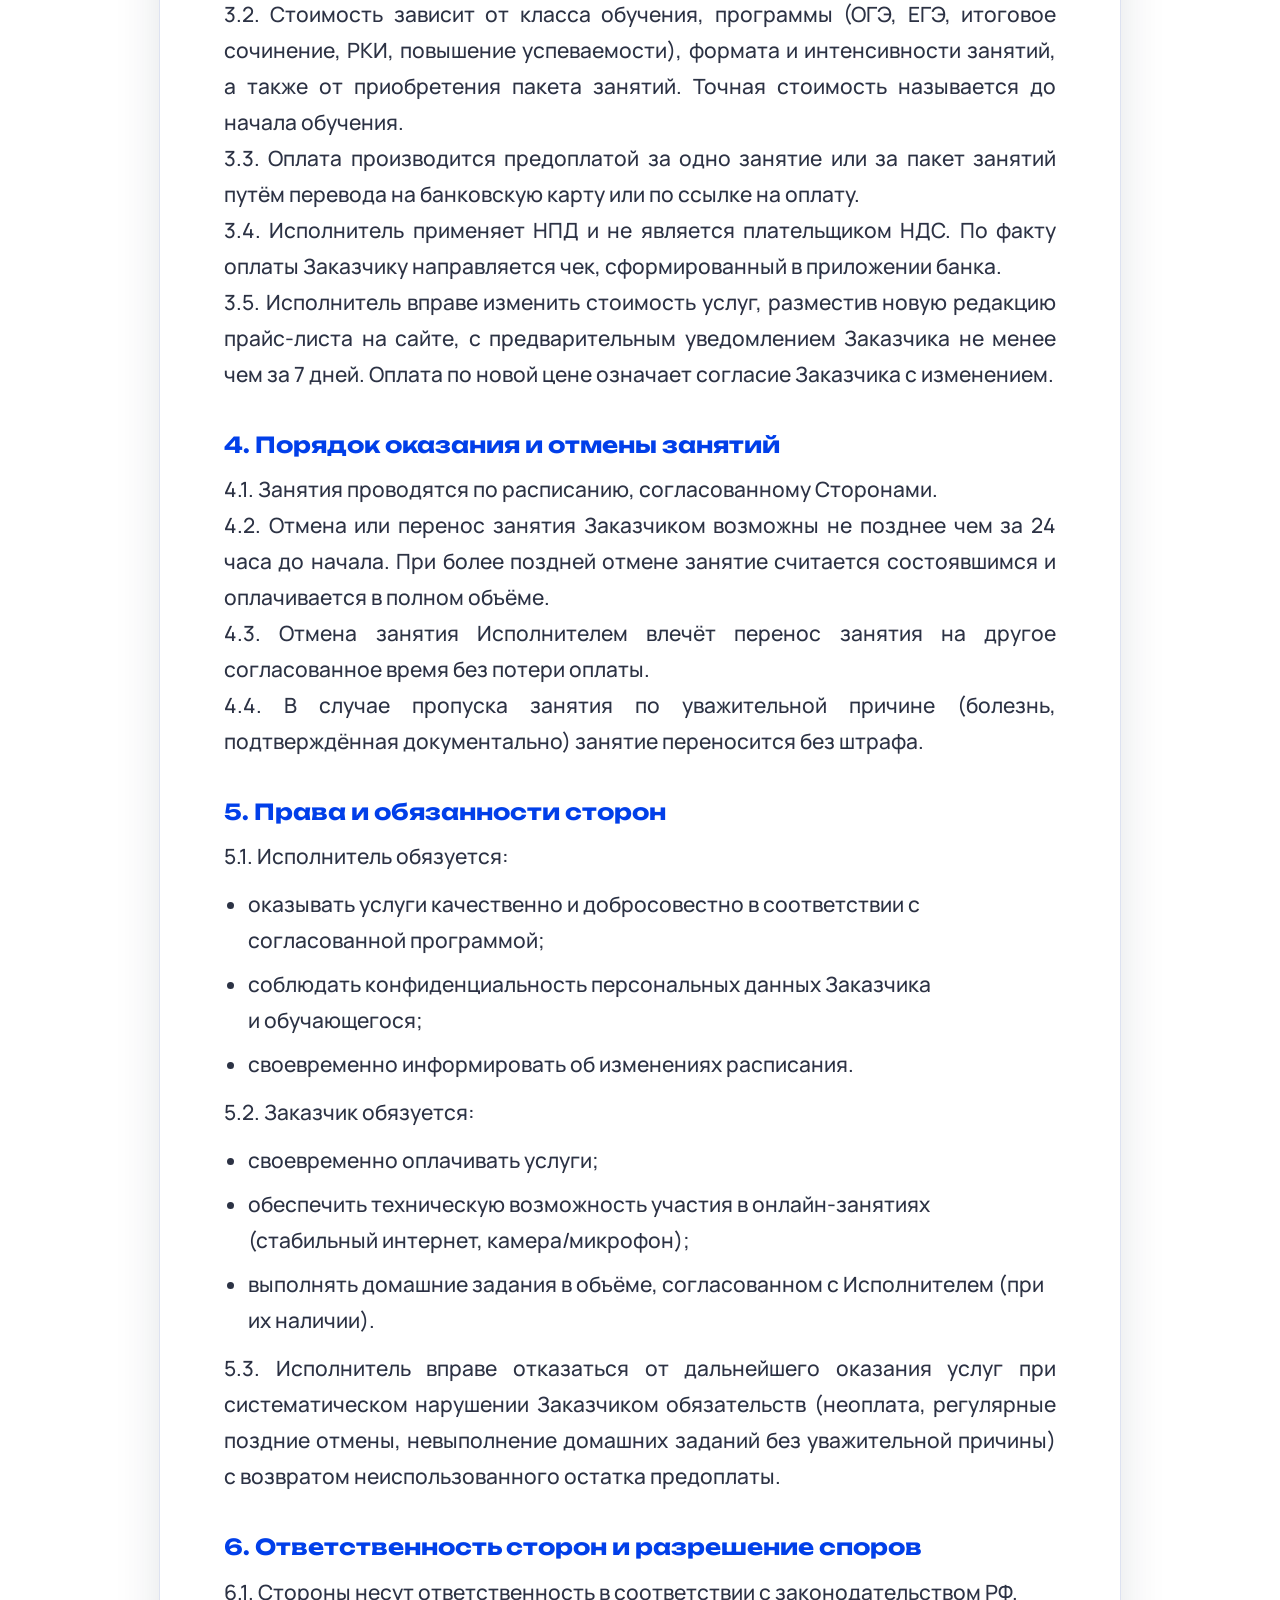
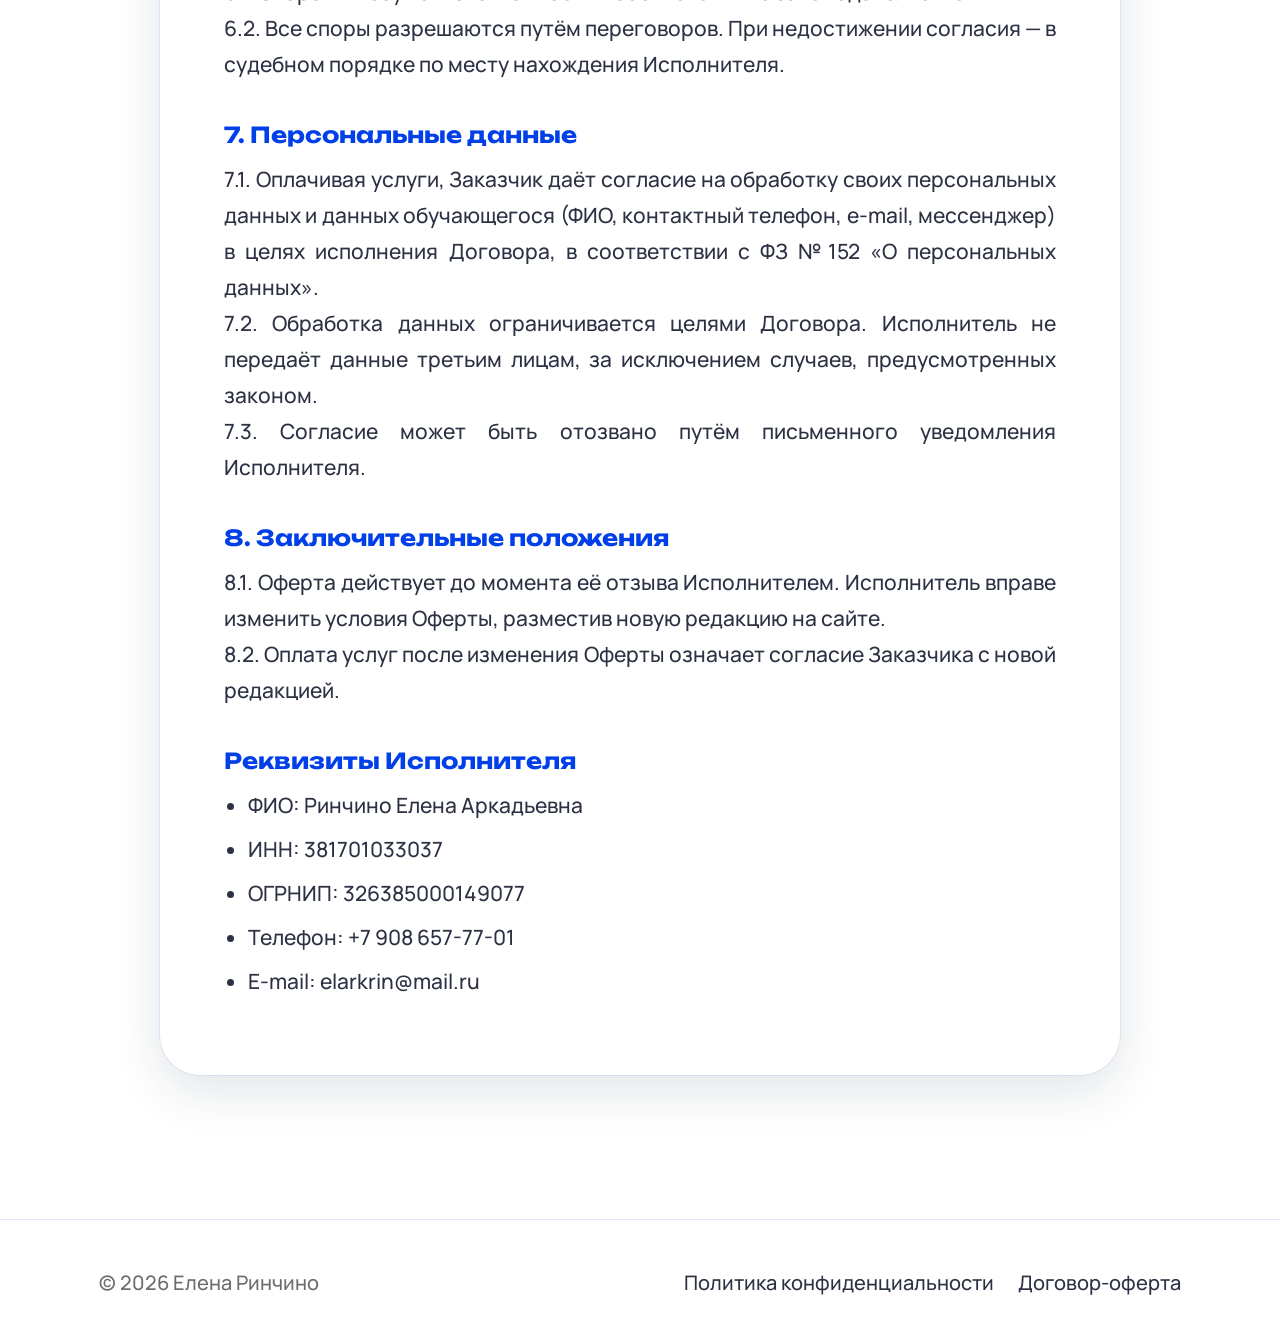
==== commit be3b8d54: "Новая палитра и вариант «Старая классика»" ====
--- a/oferta.html
+++ b/oferta.html
@@ -13,7 +13,7 @@
 </head>
 <body class="v03" id="top">
 <header class="doc-hdr"><div class="bar">
-  <a class="logo" href="index.html" aria-label="На главную"><svg viewBox="0 0 80 120" width="29" height="44" aria-hidden="true"><path fill-rule="evenodd" d="M78 8 H38 C20 8 7 20 7 36 C7 52 20 64 38 64 H62 V112 H78 Z M62 22 H39 C29 22 23 28 23 36 C23 44 29 50 39 50 H62 Z" fill="#1B3A8C"/><polygon points="4.64,108.33 15.36,115.67 41.36,77.67 48.4,82.5 48.4,55.85 23.6,65.5 30.64,70.33" fill="#E8B23A"/></svg><span class="wm">Русский<br>на <b>100</b></span></a>
+  <a class="logo" href="index.html" aria-label="На главную"><svg viewBox="0 0 80 120" width="29" height="44" aria-hidden="true"><path fill-rule="evenodd" d="M78 8 H38 C20 8 7 20 7 36 C7 52 20 64 38 64 H62 V112 H78 Z M62 22 H39 C29 22 23 28 23 36 C23 44 29 50 39 50 H62 Z" fill="#1B3A8C"/><polygon points="4.64,108.33 15.36,115.67 41.36,77.67 48.4,82.5 48.4,55.85 23.6,65.5 30.64,70.33" fill="#E2E538"/></svg><span class="wm">Русский<br>на <b>100</b></span></a>
   <a class="btn pri sm" href="index.html#contact">Записаться</a>
 </div></header>
 <main id="main">
--- a/css/site.css
+++ b/css/site.css
@@ -1,6 +1,6 @@
 /* Стили сайта «Русский на 100». Цвета заданы переменными на body.v03. */
 :root{--disp:'Unbounded',sans-serif;--scr:'Cormorant Garamond',serif;--ease:cubic-bezier(0.22,1,0.36,1);--pad:48px;--max:clamp(1100px,92vw,1560px)}
-.v03{--hl:var(--a);--p:#1B3A8C;--a:#E8B23A;--ag:linear-gradient(135deg,#FCE7A6 0%,#F0C55A 30%,#DDA12A 62%,#F6D77E 100%);--bg:#FFFFFF;--tx:#1E1E1E;--sf:#F1F4FB;--cd:#FFFFFF;--on-a:#14286B;--body:'Manrope',sans-serif;--br:999px;--tx2:#2C3244;--line:color-mix(in srgb,var(--p) 12%,transparent)}
+.v03{--hl:#E2E538;--p:#013FE9;--a:#E2E538;--ag:#E2E538;--bg:#FFFFFF;--tx:#0D0C0C;--sf:#EFEBF9;--cd:#FFFFFF;--on-a:#0D0C0C;--body:'Manrope',sans-serif;--br:999px;--tx2:#2C3244;--line:color-mix(in srgb,var(--p) 12%,transparent)}
 .v03 .alt,.v03 .sfbg{--cd:#FFFFFF}
 
 *{box-sizing:border-box}
@@ -47,7 +47,7 @@
 .hdr nav{display:flex;gap:32px;margin-left:auto}
 .hdr .logo svg{width:26px;height:39px}.hdr .logo .wm{font-size:26px}
 .hdr .bar>.btn{padding:11px 22px;font-size:18px;line-height:24px}
-.hdr nav a{font-size:19px;line-height:26px;font-weight:600;color:var(--tx2);padding:6px 0;transition:color .3s var(--ease)}
+.hdr nav a{font-size:24px;line-height:31px;font-weight:600;color:var(--tx2);padding:6px 0;transition:color .3s var(--ease)}
 .hdr nav a:hover,.hdr nav a.on{color:var(--p)}
 .hdr nav a.on{box-shadow:inset 0 -2px 0 var(--hl)}
 .burger{display:none;width:44px;height:44px;border-radius:14px;border:0;background:var(--sf);color:var(--p);cursor:pointer;position:relative;margin-left:auto}
@@ -117,7 +117,7 @@
 .apc{border-radius:32px;padding:48px;display:flex;flex-direction:column;gap:24px;min-height:480px}
 .apc.a1{background:var(--p);color:#fff}
 .apc.a2{background:var(--cd);box-shadow:0 0 0 1px color-mix(in srgb,var(--p) 12%,transparent);position:relative;overflow:hidden}
-.apc .n{align-self:flex-start;display:inline-flex;align-items:center;gap:10px;padding:8px 18px 8px 14px;border-radius:999px;font-size:20px;line-height:24px;font-weight:700}
+.apc .n{align-self:flex-start;display:inline-flex;align-items:center;gap:10px;padding:8px 18px 8px 14px;border-radius:999px;font-size:25px;line-height:30px;font-weight:700}
 .apc .n:before{content:'';width:8px;height:8px;border-radius:50%;background:var(--a)}
 .apc.a1 .n{color:var(--a);box-shadow:inset 0 0 0 1.5px color-mix(in srgb,var(--a) 70%,transparent)}
 .apc.a2 .n{color:var(--p);background:var(--sf)}
@@ -344,6 +344,7 @@
 .js .rv.in{opacity:1;transform:none}
 
 /* палитры (js/theme.js ставит html[data-pal]) */
+html[data-pal=classic-old] body.v03{--hl:#E8B23A;--p:#1B3A8C;--a:#E8B23A;--ag:linear-gradient(135deg,#FCE7A6 0%,#F0C55A 30%,#DDA12A 62%,#F6D77E 100%);--bg:#FFFFFF;--sf:#F1F4FB;--on-a:#14286B;--tx:#1E1E1E;--tx2:#2C3244}
 html[data-pal=coral] body.v03{--p:#3B2621;--a:#E07A57;--ag:linear-gradient(135deg,#F6C2AC 0%,#E98C68 32%,#CF6440 64%,#F2B097 100%);--bg:#FAF7F2;--sf:#EFE7DC;--on-a:#2E1A15;--tx:#2A1F1B;--tx2:#4A3B35}
 html[data-pal=bordo] body.v03{--p:#5A1A28;--a:#E2B142;--ag:linear-gradient(135deg,#FCE6A8 0%,#F0C25C 30%,#D79E2C 62%,#F6D681 100%);--bg:#FAF7F2;--sf:#F1E9E1;--on-a:#3E1019;--tx:#2A1E20;--tx2:#4A3A3D}
 html[data-pal=sage] body.v03{--p:#233F35;--a:#EA9A78;--ag:linear-gradient(135deg,#F8CDB8 0%,#EEA584 32%,#D97F5A 64%,#F5C1A8 100%);--bg:#F8F7F2;--sf:#E9ECE4;--on-a:#1E2E28;--tx:#1F2A26;--tx2:#3A4A44}
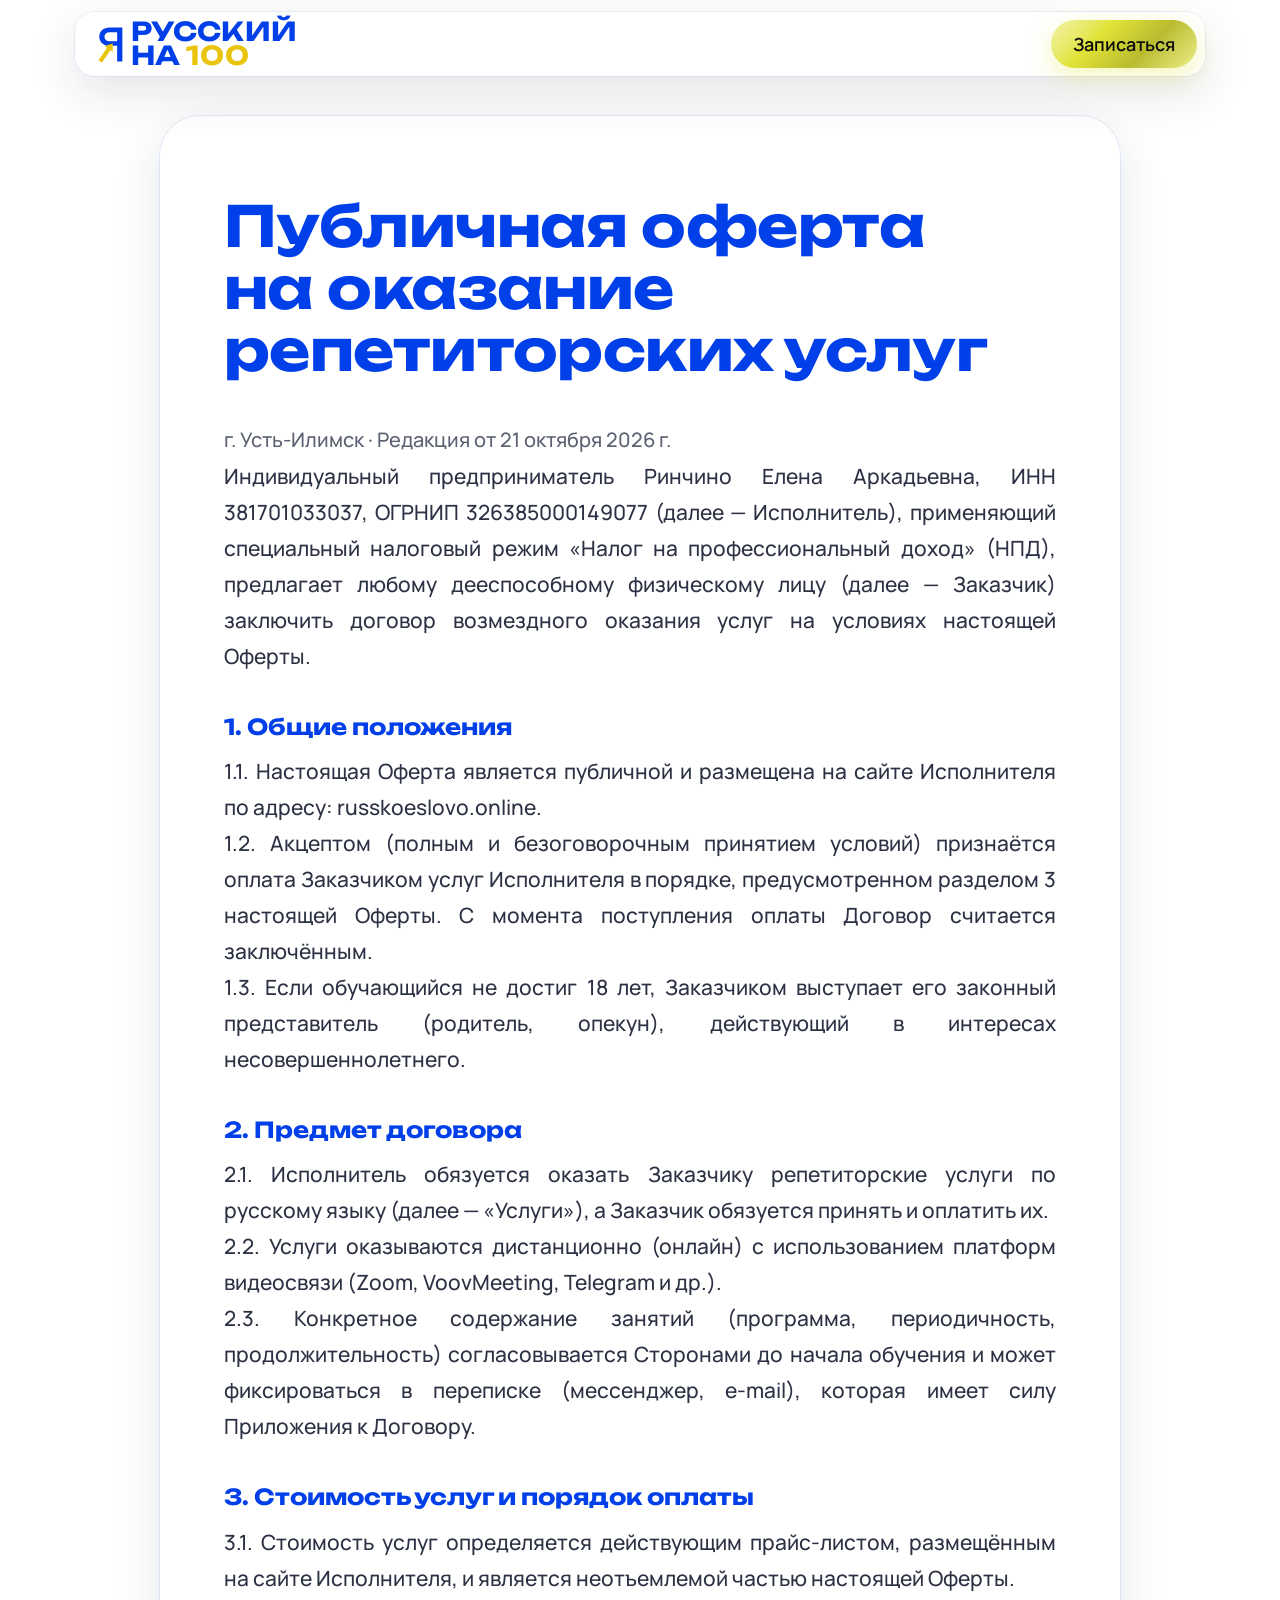
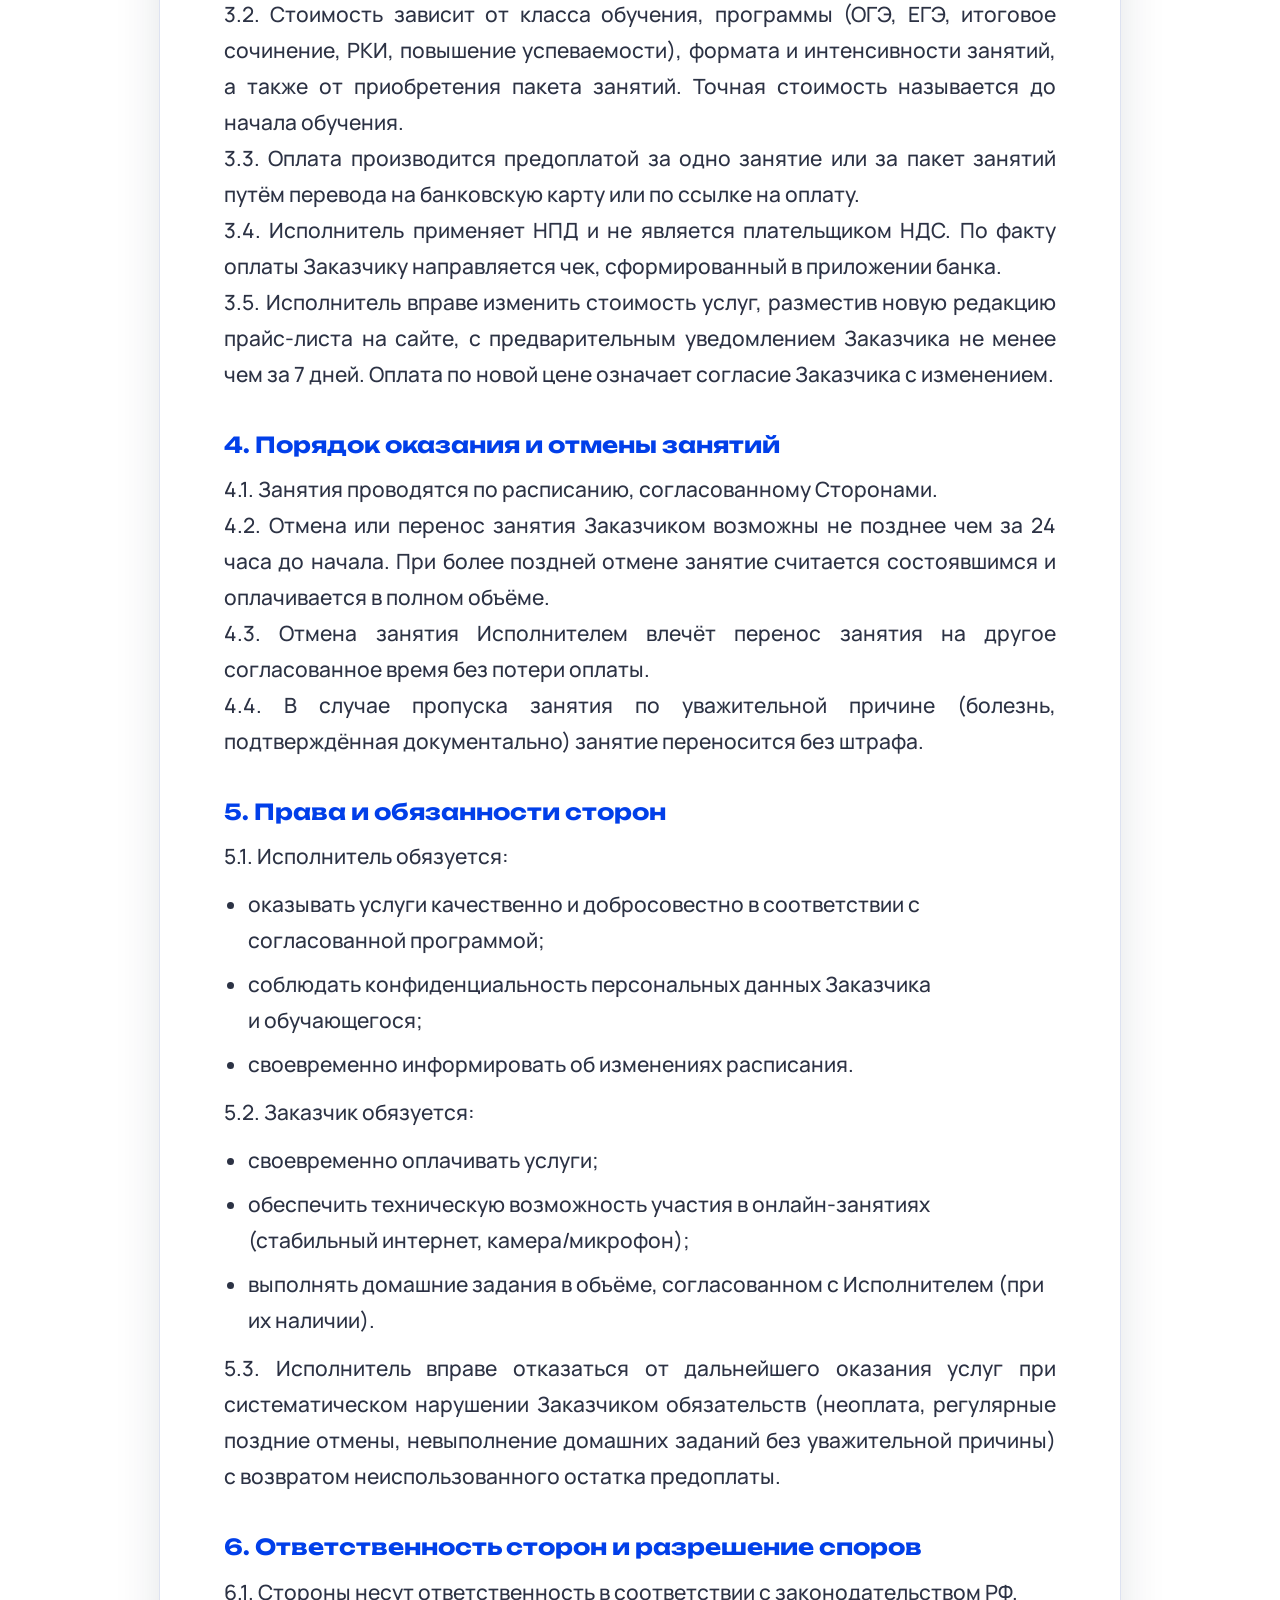
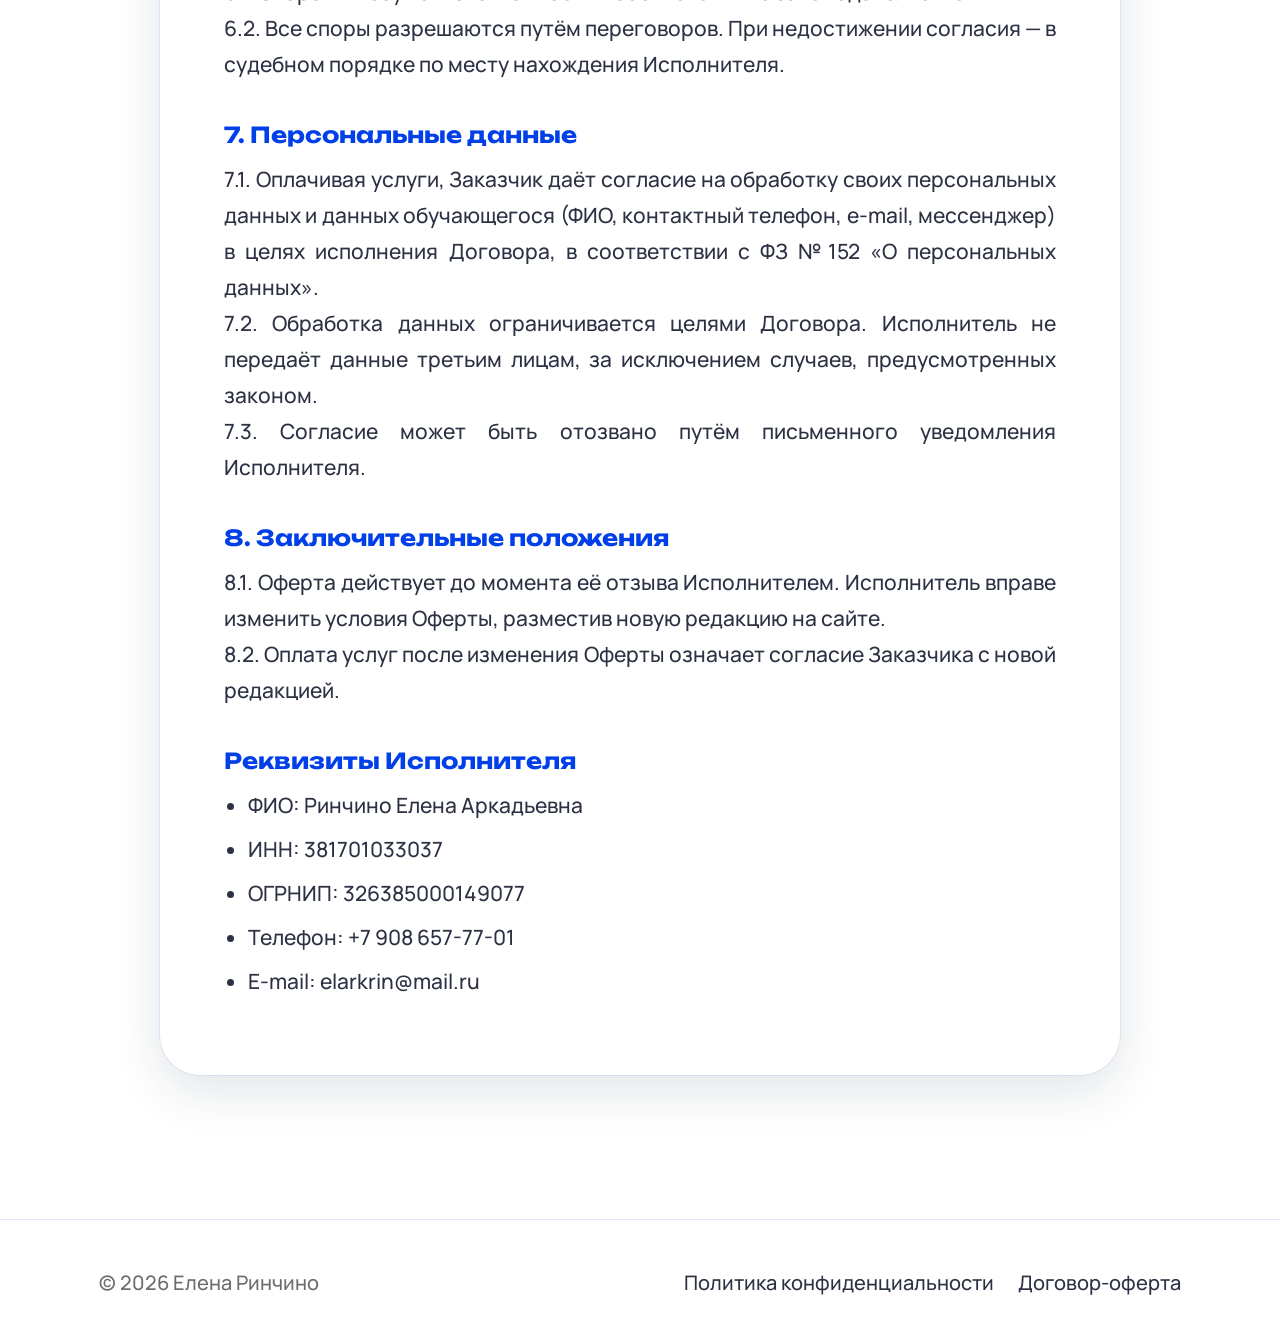
==== commit 539eceab: "Update to 76bd0ba: new hero photo, official messenger icons, palette switcher hidden Co-Authored-By:" ====
--- a/oferta.html
+++ b/oferta.html
@@ -3,13 +3,13 @@
 <head>
 <meta charset="utf-8">
 <meta name="viewport" content="width=device-width, initial-scale=1">
-<script src="js/theme.js?v=20261124z6"></script>
+<script src="js/theme.js?v=20261125c"></script>
 <title>Публичная оферта — Русский на 100</title>
 <meta name="description" content="Публичный договор-оферта на оказание репетиторских услуг ИП Ринчино Е.А.">
 <meta name="robots" content="noindex">
 <link rel="icon" href="img/favicon.svg" type="image/svg+xml">
 <link href="https://fonts.googleapis.com/css2?family=Unbounded:wght@600;700&family=Manrope:wght@400;500;600;700&display=swap" rel="stylesheet">
-<link rel="stylesheet" href="css/site.css?v=20261124z6">
+<link rel="stylesheet" href="css/site.css?v=20261125c">
 </head>
 <body class="v03" id="top">
 <header class="doc-hdr"><div class="bar">
--- a/css/site.css
+++ b/css/site.css
@@ -1,6 +1,6 @@
 /* Стили сайта «Русский на 100». Цвета заданы переменными на body.v03. */
 :root{--disp:'Unbounded',sans-serif;--scr:'Cormorant Garamond',serif;--ease:cubic-bezier(0.22,1,0.36,1);--pad:48px;--max:clamp(1100px,92vw,1560px)}
-.v03{--hl:#E2E538;--p:#013FE9;--a:#E2E538;--ag:#E2E538;--bg:#FFFFFF;--tx:#0D0C0C;--sf:#EFEBF9;--cd:#FFFFFF;--on-a:#0D0C0C;--body:'Manrope',sans-serif;--br:999px;--tx2:#2C3244;--line:color-mix(in srgb,var(--p) 12%,transparent)}
+.v03{--hl:#E9C40C;--p:#013FE9;--a:#E2E538;--hl:#E9C40C;--ag:linear-gradient(135deg,color-mix(in srgb,var(--a) 45%,#fff) 0%,var(--a) 32%,color-mix(in srgb,var(--a) 82%,#000) 64%,color-mix(in srgb,var(--a) 62%,#fff) 100%);--bg:#FFFFFF;--tx:#0D0C0C;--sf:#EFEBF9;--cd:#FFFFFF;--on-a:#0D0C0C;--body:'Manrope',sans-serif;--br:999px;--tx2:#2C3244;--line:color-mix(in srgb,var(--p) 12%,transparent)}
 .v03 .alt,.v03 .sfbg{--cd:#FFFFFF}
 
 *{box-sizing:border-box}
@@ -47,7 +47,7 @@
 .hdr nav{display:flex;gap:32px;margin-left:auto}
 .hdr .logo svg{width:26px;height:39px}.hdr .logo .wm{font-size:26px}
 .hdr .bar>.btn{padding:11px 22px;font-size:18px;line-height:24px}
-.hdr nav a{font-size:24px;line-height:31px;font-weight:600;color:var(--tx2);padding:6px 0;transition:color .3s var(--ease)}
+.hdr nav a{white-space:nowrap;font-size:24px;line-height:31px;font-weight:600;color:var(--tx2);padding:6px 0;transition:color .3s var(--ease)}
 .hdr nav a:hover,.hdr nav a.on{color:var(--p)}
 .hdr nav a.on{box-shadow:inset 0 -2px 0 var(--hl)}
 .burger{display:none;width:44px;height:44px;border-radius:14px;border:0;background:var(--sf);color:var(--p);cursor:pointer;position:relative;margin-left:auto}
@@ -164,7 +164,7 @@
 .whoc.y ul{display:grid;grid-template-columns:minmax(0,1fr);border-radius:32px;background:var(--cd);box-shadow:0 0 0 1px color-mix(in srgb,var(--p) 12%,transparent)}
 .whoc.y li{display:grid;grid-template-columns:440px minmax(0,1fr);column-gap:48px;align-items:baseline;padding:32px 40px}
 .whoc.y li+li{border-top:1px solid var(--line)}
-.whoc.y h3{font-family:var(--disp);font-size:26px;line-height:1.2;color:var(--p)}
+.whoc.y h3{font-family:var(--disp);font-size:30px;line-height:1.2;color:var(--p)}
 .whoc.y p{font-size:24px;line-height:39px;color:var(--tx2)}
 .whoc.n{max-width:none;padding:8px 0 8px 32px;border-left:6px solid var(--hl)}
 .whoc.n ul{display:flex;flex-direction:column;gap:6px;list-style:none;padding:0;margin:0}
@@ -254,7 +254,7 @@
 .goals legend{padding:0;margin-bottom:12px;font-size:21px;font-weight:600}
 .goals label{display:block;cursor:pointer}
 .goals input{position:absolute;opacity:0;width:1px;height:1px}
-.goals span{display:inline-block;padding:10px 18px;border-radius:999px;font-size:20px;line-height:27px;font-weight:600;color:var(--p);background:var(--sf);box-shadow:inset 0 0 0 1px var(--line);transition:background .2s var(--ease),color .2s var(--ease)}
+.goals span{display:inline-block;padding:11px 20px;border-radius:999px;font-size:23px;line-height:29px;font-weight:600;color:var(--p);background:var(--sf);box-shadow:inset 0 0 0 1px var(--line);transition:background .2s var(--ease),color .2s var(--ease)}
 .goals label:hover span{background:color-mix(in srgb,var(--p) 10%,var(--sf))}
 .goals input:checked+span{background:var(--p);color:#fff;box-shadow:none}
 .goals input:focus-visible+span{outline:3px solid var(--hl);outline-offset:2px}
@@ -266,7 +266,7 @@
 .mb{display:flex;align-items:center;gap:14px;width:100%;padding:12px 18px 12px 12px;border-radius:16px;border:0;background:#fff;box-shadow:inset 0 0 0 1.5px var(--line);font:inherit;color:var(--tx);text-align:left;cursor:pointer;transition:box-shadow .3s var(--ease),transform .3s var(--ease)}
 .mb:hover{box-shadow:inset 0 0 0 1.5px var(--p),0 10px 24px rgba(16,27,51,.10);transform:translateY(-2px)}
 .mb .ic{flex:none;width:44px;height:44px;border-radius:12px;display:flex;align-items:center;justify-content:center;font-style:normal;font-weight:800;font-size:18px;color:#fff}
-.ic.tg{background:#229ED9}.ic.mx{background:linear-gradient(135deg,#2F8CFF,#8A3FFC);font-size:15px}.ic.vk{background:#0077FF}.ic.wc{background:#07C160}
+.ic.tg,.ic.mx,.ic.vk{background:none}.ic.wc{background:#07C160} /* официальные знаки: Telegram, VK, MAX — сами по себе, WeChat — белый на зелёном */
 .mb span{flex:1;display:flex;flex-direction:column}
 .mb b{font-size:21px;line-height:29px;font-weight:700;color:var(--p)}
 .mb small{font-size:18px;line-height:24px;color:#5C6272}
@@ -535,6 +535,7 @@
 @media (max-width:359px){
   .h-ov .tags span{font-size:15px;padding:6px 10px}
   .rev blockquote{hyphens:auto;-webkit-hyphens:auto} /* «времяпрепровождение» шире карточки на 320px */
+  .apc .n{font-size:20px;line-height:24px} /* 25px «Старшеклассникам» шире карточки на 320px */
   .mb{gap:10px;padding:10px 12px 10px 10px}.mb span{min-width:0}.mb b{font-size:18px}.mb em{flex:none}
 }
 @media (max-width:1240px){
@@ -547,3 +548,6 @@
 @media (max-width:1360px){
   .ess-hd{grid-template-columns:1fr;gap:12px}.ess-hd p{justify-self:start;text-align:left;max-width:none} /* подпись «Мастерской» под заголовком, а не в узкой колонке */
 }
+@media (min-width:1101px) and (max-width:1279px){
+  .hdr .bar{gap:18px}.hdr nav{gap:18px} /* меню 24px помещается в строку за счёт промежутков */
+}
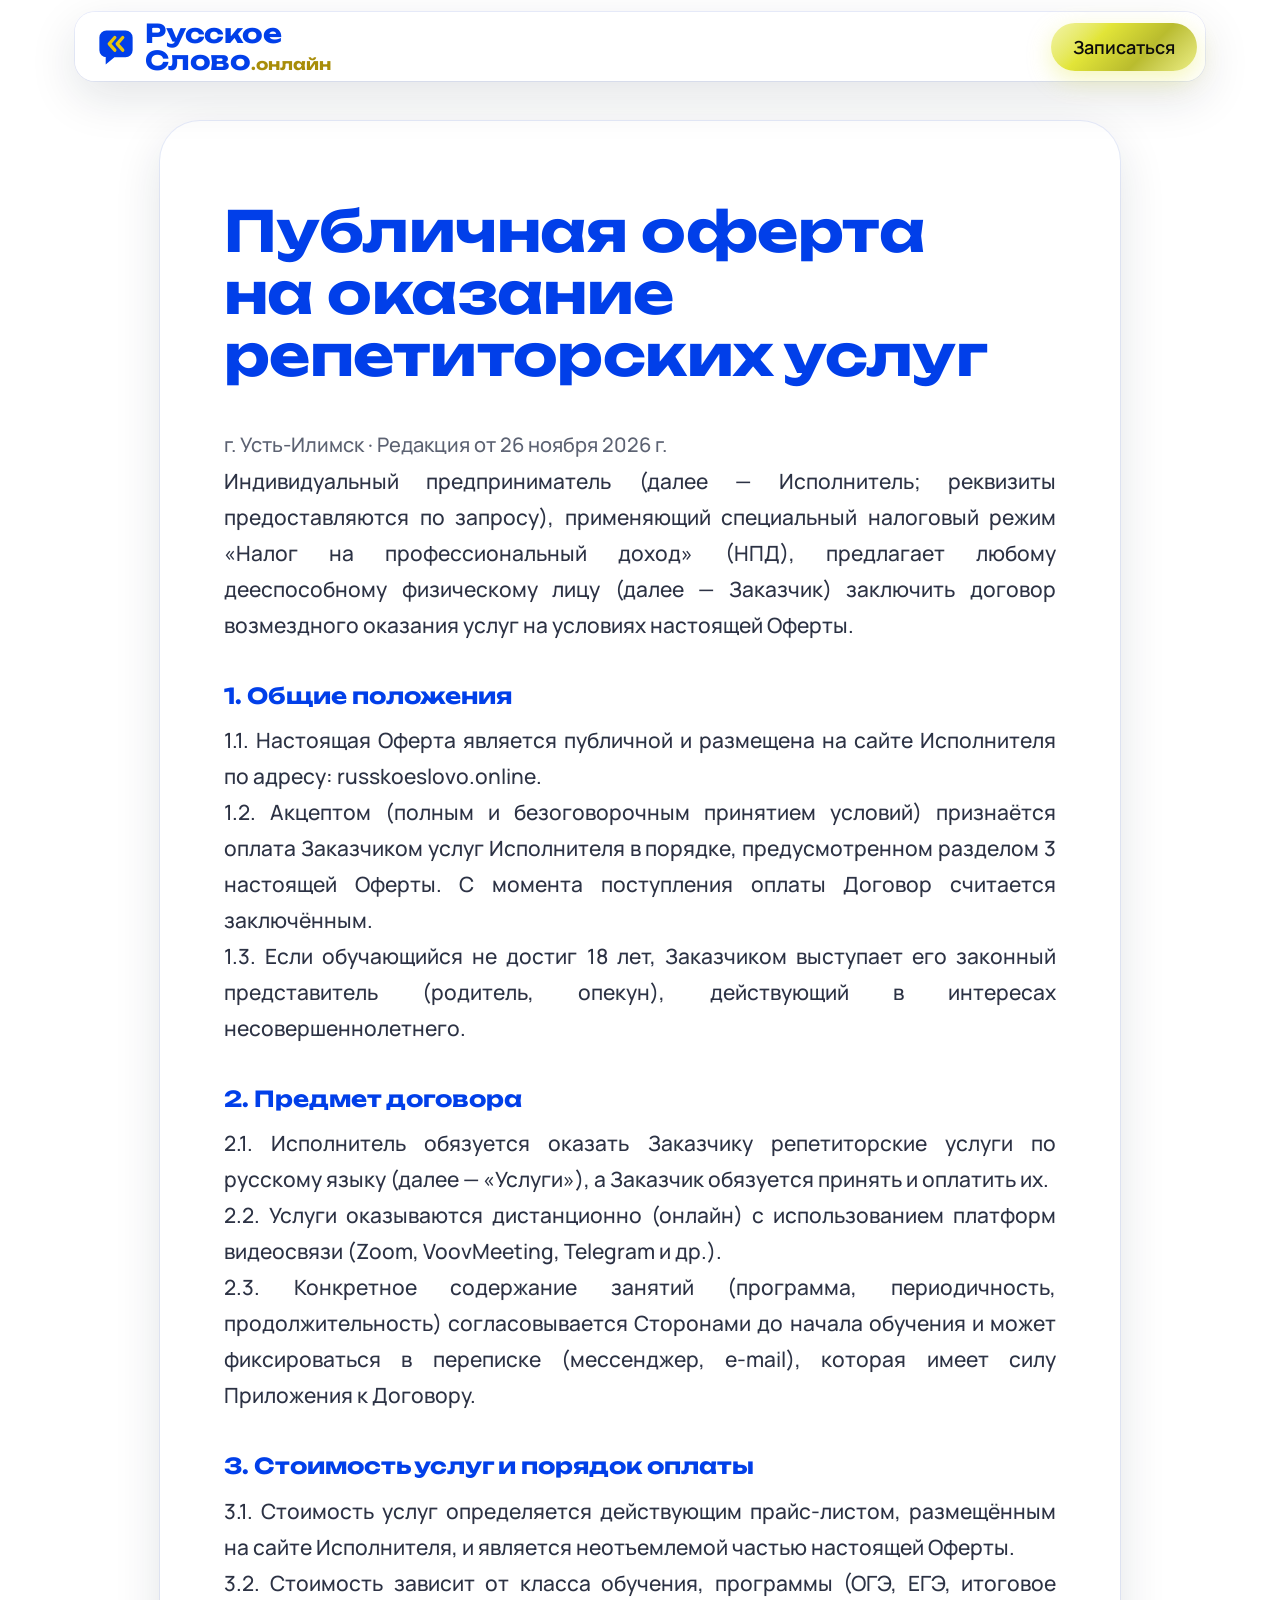
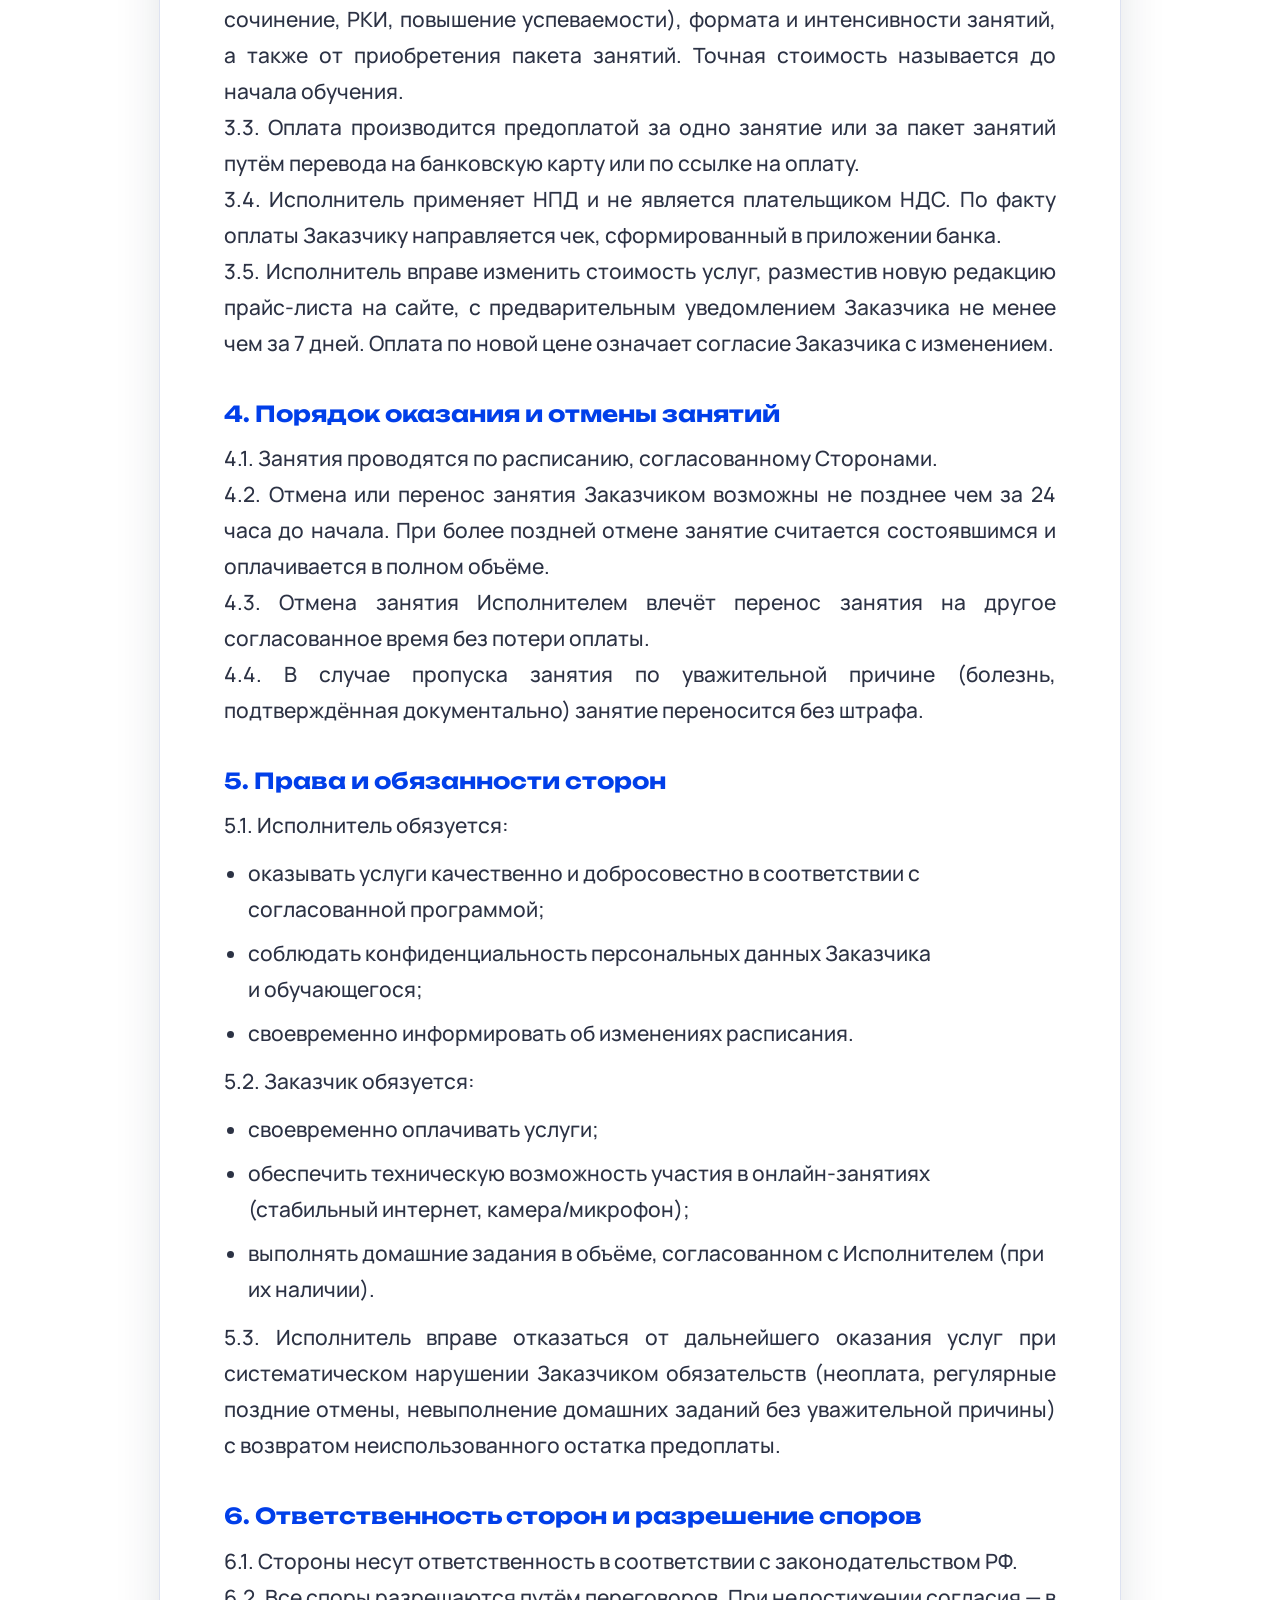
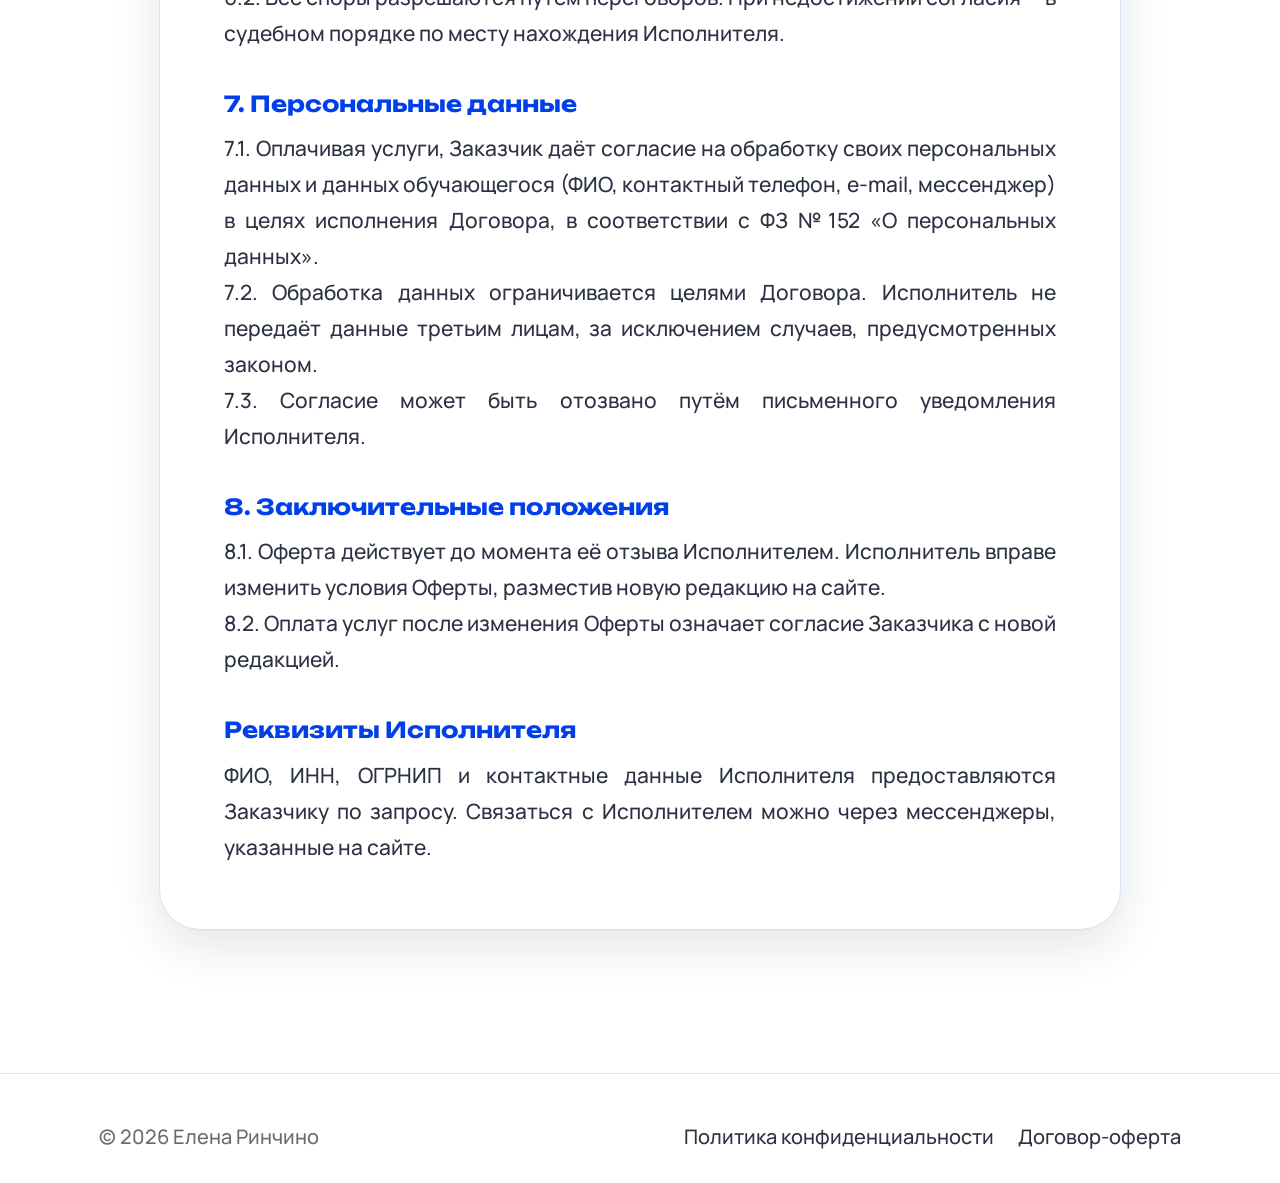
==== commit 86674397: "Update to 1421dea: «Русское Слово.онлайн», personal data removed from offer and policy Co-Authored-B" ====
--- a/oferta.html
+++ b/oferta.html
@@ -3,25 +3,25 @@
 <head>
 <meta charset="utf-8">
 <meta name="viewport" content="width=device-width, initial-scale=1">
-<script src="js/theme.js?v=20261125c"></script>
-<title>Публичная оферта — Русский на 100</title>
-<meta name="description" content="Публичный договор-оферта на оказание репетиторских услуг ИП Ринчино Е.А.">
+<script src="js/theme.js?v=20261126b"></script>
+<title>Публичная оферта — Русское слово</title>
+<meta name="description" content="Публичный договор-оферта на оказание репетиторских услуг.">
 <meta name="robots" content="noindex">
-<link rel="icon" href="img/favicon.svg" type="image/svg+xml">
+<link rel="icon" href="img/favicon.svg?v=2" type="image/svg+xml">
 <link href="https://fonts.googleapis.com/css2?family=Unbounded:wght@600;700&family=Manrope:wght@400;500;600;700&display=swap" rel="stylesheet">
-<link rel="stylesheet" href="css/site.css?v=20261125c">
+<link rel="stylesheet" href="css/site.css?v=20261126b">
 </head>
 <body class="v03" id="top">
 <header class="doc-hdr"><div class="bar">
-  <a class="logo" href="index.html" aria-label="На главную"><svg viewBox="0 0 80 120" width="29" height="44" aria-hidden="true"><path fill-rule="evenodd" d="M78 8 H38 C20 8 7 20 7 36 C7 52 20 64 38 64 H62 V112 H78 Z M62 22 H39 C29 22 23 28 23 36 C23 44 29 50 39 50 H62 Z" fill="#1B3A8C"/><polygon points="4.64,108.33 15.36,115.67 41.36,77.67 48.4,82.5 48.4,55.85 23.6,65.5 30.64,70.33" fill="#E2E538"/></svg><span class="wm">Русский<br>на <b>100</b></span></a>
+  <a class="logo" href="index.html" aria-label="На главную"><svg viewBox="0 0 48 48" width="38" height="38" aria-hidden="true"><path d="M12 3H36A9 9 0 0 1 45 12V28A9 9 0 0 1 36 37H22L11 46V37H12A9 9 0 0 1 3 28V12A9 9 0 0 1 12 3Z" fill="#013FE9"/><polyline points="22.5,12 15.5,20 22.5,28" fill="none" stroke="#E9C40C" stroke-width="4.2" stroke-linecap="round" stroke-linejoin="round"/><polyline points="32.5,12 25.5,20 32.5,28" fill="none" stroke="#E9C40C" stroke-width="4.2" stroke-linecap="round" stroke-linejoin="round"/></svg><span class="wm">Русское<br>Слово<i>.онлайн</i></span></a>
   <a class="btn pri sm" href="index.html#contact">Записаться</a>
 </div></header>
 <main id="main">
 <div class="wrap doc"><div class="card">
 <h1 class="disp">Публичная оферта<br>на оказание репетиторских услуг</h1>
-<p class="meta">г. Усть-Илимск · Редакция от 21 октября 2026 г.</p>
+<p class="meta">г. Усть-Илимск · Редакция от 26 ноября 2026 г.</p>
 
-<p>Индивидуальный предприниматель Ринчино Елена Аркадьевна, ИНН 381701033037, ОГРНИП 326385000149077 (далее — Исполнитель), применяющий специальный налоговый режим «Налог на профессиональный доход» (НПД), предлагает любому дееспособному физическому лицу (далее — Заказчик) заключить договор возмездного оказания услуг на условиях настоящей Оферты.</p>
+<p>Индивидуальный предприниматель (далее — Исполнитель; реквизиты предоставляются по запросу), применяющий специальный налоговый режим «Налог на профессиональный доход» (НПД), предлагает любому дееспособному физическому лицу (далее — Заказчик) заключить договор возмездного оказания услуг на условиях настоящей Оферты.</p>
 
 <h2>1. Общие положения</h2>
 <p>1.1. Настоящая Оферта является публичной и размещена на сайте Исполнителя по адресу: russkoeslovo.online.</p>
@@ -75,13 +75,7 @@
 <p>8.2. Оплата услуг после изменения Оферты означает согласие Заказчика с новой редакцией.</p>
 
 <h2>Реквизиты Исполнителя</h2>
-<ul>
-<li>ФИО: Ринчино Елена Аркадьевна</li>
-<li>ИНН: 381701033037</li>
-<li>ОГРНИП: 326385000149077</li>
-<li>Телефон: +7 908 657-77-01</li>
-<li>E-mail: elarkrin@mail.ru</li>
-</ul>
+<p>ФИО, ИНН, ОГРНИП и контактные данные Исполнителя предоставляются Заказчику по запросу. Связаться с Исполнителем можно через мессенджеры, указанные на сайте.</p>
 </div></div></main>
 <footer class="foot"><div class="wrap"><span style="opacity:.6">© 2026 Елена Ринчино</span><nav aria-label="Документы"><a href="politika.html">Политика конфиденциальности</a><a href="oferta.html">Договор-оферта</a></nav></div></footer>
 </body>
--- a/css/site.css
+++ b/css/site.css
@@ -23,10 +23,10 @@
 .eyb{font-family:var(--disp);font-weight:600;letter-spacing:-.01em;font-size:21px;line-height:40px;color:var(--p)}
 
 /* логотип */
-.logo{display:inline-flex;align-items:center;gap:8px}
+.logo{display:inline-flex;align-items:center;gap:10px}
 .logo svg{flex:none}
-.logo .wm{font-family:var(--disp);font-weight:700;text-transform:uppercase;line-height:.92;font-size:34px;letter-spacing:.01em;color:var(--p)}
-.logo .wm b{color:var(--hl)}
+.logo .wm{font-family:var(--disp);font-weight:700;line-height:1.02;font-size:34px;letter-spacing:-.01em;color:var(--p)}
+.logo .wm i{font-style:normal;text-transform:none;letter-spacing:0;font-size:.6em;color:color-mix(in srgb,var(--hl) 72%,#000)} /* «.онлайн» — окончание домена */
 
 /* кнопки */
 .btn{display:inline-flex;align-items:center;justify-content:center;gap:12px;padding:16px 32px;border-radius:var(--br);font-family:var(--body);font-weight:600;font-size:20px;line-height:28px;cursor:pointer;border:0;white-space:nowrap;transition:transform .5s var(--ease),background .3s var(--ease),box-shadow .3s var(--ease)}
@@ -45,7 +45,7 @@
 .hdr{position:sticky;top:12px;z-index:40;margin:12px auto 0;max-width:calc(var(--max) - 2*var(--pad) + 80px);padding:0 16px}
 .hdr .bar{display:flex;align-items:center;gap:28px;padding:8px 8px 8px 22px;border-radius:20px;background:color-mix(in srgb,var(--cd) 78%,transparent);backdrop-filter:blur(16px);-webkit-backdrop-filter:blur(16px);box-shadow:0 8px 32px rgba(20,30,50,.08),0 0 0 1px color-mix(in srgb,var(--p) 8%,transparent)}
 .hdr nav{display:flex;gap:32px;margin-left:auto}
-.hdr .logo svg{width:26px;height:39px}.hdr .logo .wm{font-size:26px}
+.hdr .logo svg{width:38px;height:38px}.hdr .logo .wm{font-size:26px}
 .hdr .bar>.btn{padding:11px 22px;font-size:18px;line-height:24px}
 .hdr nav a{white-space:nowrap;font-size:24px;line-height:31px;font-weight:600;color:var(--tx2);padding:6px 0;transition:color .3s var(--ease)}
 .hdr nav a:hover,.hdr nav a.on{color:var(--p)}
@@ -300,7 +300,7 @@
 .doc .meta{color:#5C6272;font-size:20px}
 .doc-hdr{position:sticky;top:12px;z-index:40;margin:12px auto 0;max-width:calc(var(--max) - 2*var(--pad) + 80px);padding:0 16px}
 .doc-hdr .bar{display:flex;align-items:center;justify-content:space-between;gap:28px;padding:8px 8px 8px 22px;border-radius:20px;background:color-mix(in srgb,var(--cd) 88%,transparent);backdrop-filter:blur(16px);-webkit-backdrop-filter:blur(16px);box-shadow:0 16px 48px rgba(20,30,50,.12),0 0 0 1px color-mix(in srgb,var(--p) 8%,transparent)}
-.doc-hdr .wm{font-size:26px}.doc-hdr .logo svg{width:26px;height:39px}
+.doc-hdr .wm{font-size:26px}.doc-hdr .logo svg{width:38px;height:38px}
 .doc-hdr .bar .btn{padding:11px 22px;font-size:18px}
 
 /* модалка документов */
@@ -386,7 +386,7 @@
 
 /* новые палитры: фон, подложка, текст и градиент акцента выводятся из --p и --a */
 html[data-pal=brick] body.v03,html[data-pal=plum] body.v03,html[data-pal=vanilla] body.v03,html[data-pal=coffee] body.v03,html[data-pal=cherry] body.v03,html[data-pal=copper] body.v03,html[data-pal=garnet] body.v03,html[data-pal=cocoa] body.v03,html[data-pal=emerald] body.v03,html[data-pal=indigo] body.v03,html[data-pal=graphite] body.v03,html[data-pal=petrol] body.v03,html[data-pal=night] body.v03{--hl:color-mix(in srgb,var(--a) 82%,var(--p));--bg:color-mix(in srgb,var(--p) 4%,#FFFBF6);--sf:color-mix(in srgb,var(--p) 11%,#FFF9F4);--on-a:color-mix(in srgb,var(--p) 55%,#000);--tx:color-mix(in srgb,var(--p) 18%,#1E1E1E);--tx2:color-mix(in srgb,var(--p) 25%,#3A3A3A);--ag:linear-gradient(135deg,color-mix(in srgb,var(--a) 45%,#fff) 0%,var(--a) 32%,color-mix(in srgb,var(--a) 82%,#000) 64%,color-mix(in srgb,var(--a) 62%,#fff) 100%)}
-.logo svg path{fill:var(--p)}.logo svg polygon{fill:var(--hl)}
+.logo svg path{fill:var(--p)}.logo svg polyline{stroke:var(--hl)}
 body.v03{transition:background-color .4s}
 .palx{position:fixed;left:16px;bottom:16px;z-index:29;display:flex;flex-direction:column-reverse;align-items:flex-start;gap:10px}
 .palx:has([aria-expanded=true]){z-index:45} /* под меню и формами, но открытый список — поверх шапки */
@@ -510,7 +510,7 @@
   .dmodal .card:not(.rec) p,.dmodal .card:not(.rec) li{font-size:18px;line-height:27px}
   .doc .card{padding:32px 20px;border-radius:24px}
   .doc h1{font-size:26px}
-  .doc-hdr .logo .wm{font-size:18px}.doc-hdr .bar{padding:10px 12px;gap:8px}.doc-hdr .bar .btn{padding:10px 14px;font-size:17px}
+  .doc-hdr .logo .wm{font-size:18px}.doc-hdr .logo svg{width:30px;height:30px}.doc-hdr .logo{gap:7px}.doc-hdr .bar{padding:10px 12px;gap:8px}.doc-hdr .bar .btn{padding:10px 14px;font-size:17px}
   .doc h2{font-size:20px}
   .dmodal .card.rec .msg{padding:32px 20px 24px}
   .mpanel a{font-size:25px}
@@ -520,20 +520,21 @@
   .shd p,.ess-hd p,.apc ul,.apc .case,.tmpl p,.whoc.y p,.why p,.pc ul,.rbig p,.rsm p,.faq details p,.fin .lead{font-size:22px;line-height:34px}
   .palx-list{grid-template-columns:repeat(2,minmax(0,1fr))}.palx-list{padding:6px;gap:0;max-height:calc(100vh - 90px)}.palx-list button{font-size:14px;line-height:1.15;gap:7px;padding:5px 5px}.palx-list i{width:20px;height:20px}
   .hdr,.doc-hdr{padding:0 8px}
-  .hdr .logo svg{width:22px;height:33px}.hdr .logo .wm{font-size:22px}
+  .hdr .logo svg{width:32px;height:32px}.hdr .logo .wm{font-size:22px}
   .logo .wm{font-size:30px}
 }
 @media (max-width:359px){
   .circ b{width:96px;font-size:19px}
   .apc .case b{font-size:34px}
   .rbig .ch{gap:5px}.rbig .ch i span{font-size:15px}
-  .hdr .logo .wm{font-size:20px}.hdr .logo svg{width:20px;height:30px}
+  .hdr .logo .wm{font-size:20px}.hdr .logo svg{width:28px;height:28px}
 }
 @media (max-width:379px){
   .h-ov .tags span{font-size:17px;padding:7px 12px}
 }
 @media (max-width:359px){
   .h-ov .tags span{font-size:15px;padding:6px 10px}
+  .doc-hdr .logo .wm{font-size:16px}.doc-hdr .logo svg{width:26px;height:26px}
   .rev blockquote{hyphens:auto;-webkit-hyphens:auto} /* «времяпрепровождение» шире карточки на 320px */
   .apc .n{font-size:20px;line-height:24px} /* 25px «Старшеклассникам» шире карточки на 320px */
   .mb{gap:10px;padding:10px 12px 10px 10px}.mb span{min-width:0}.mb b{font-size:18px}.mb em{flex:none}
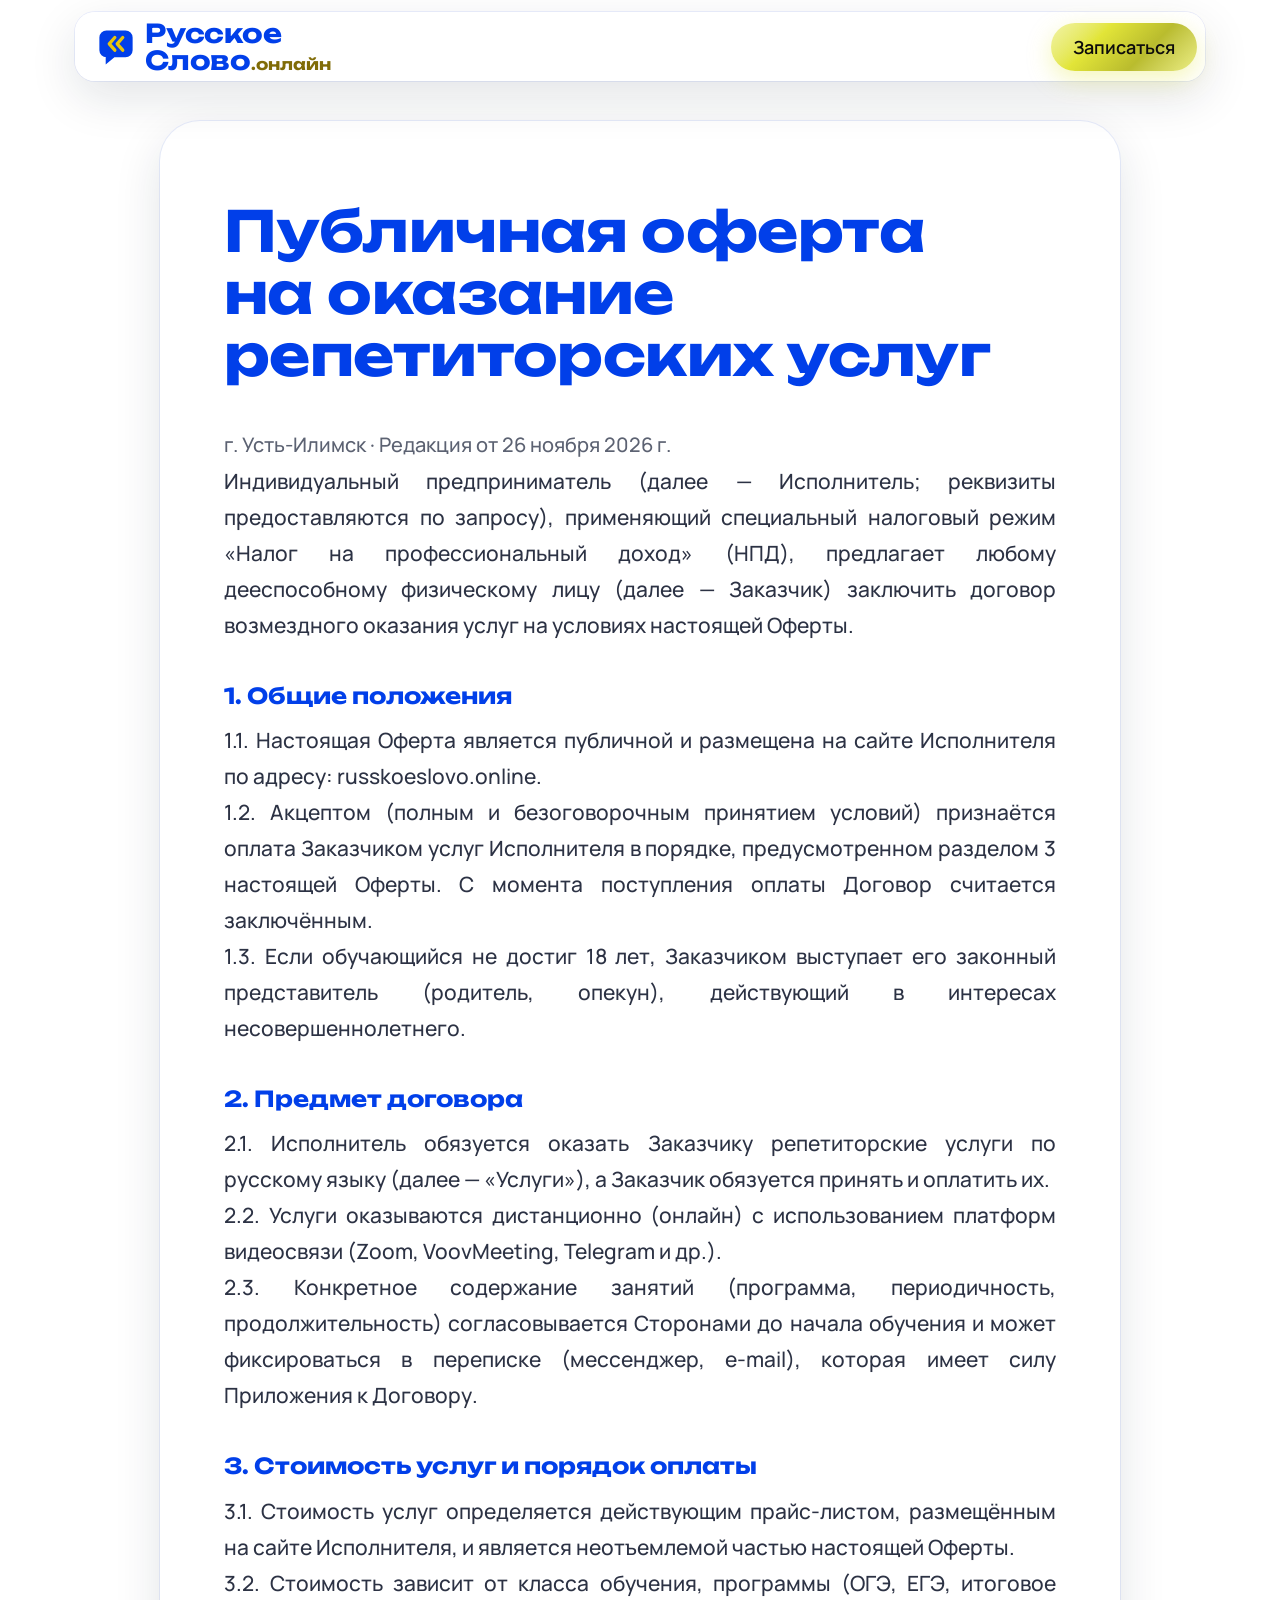
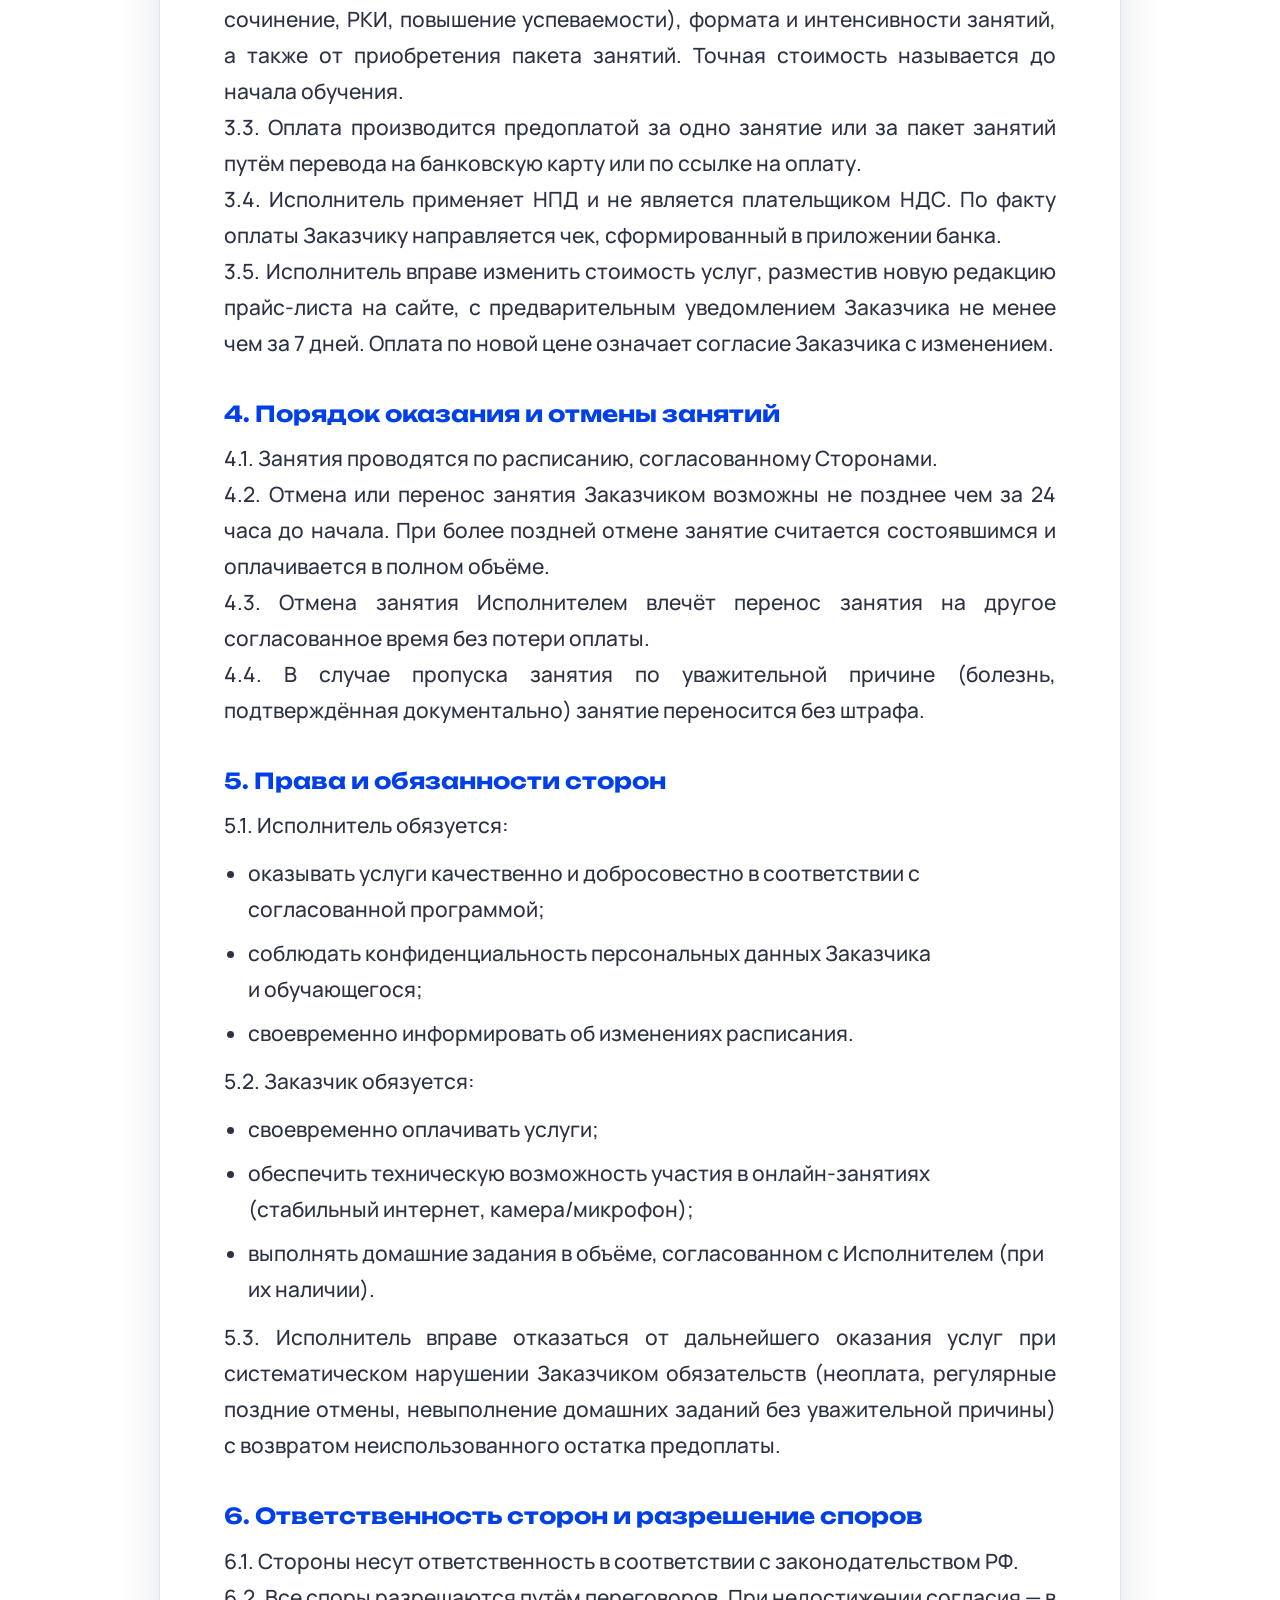
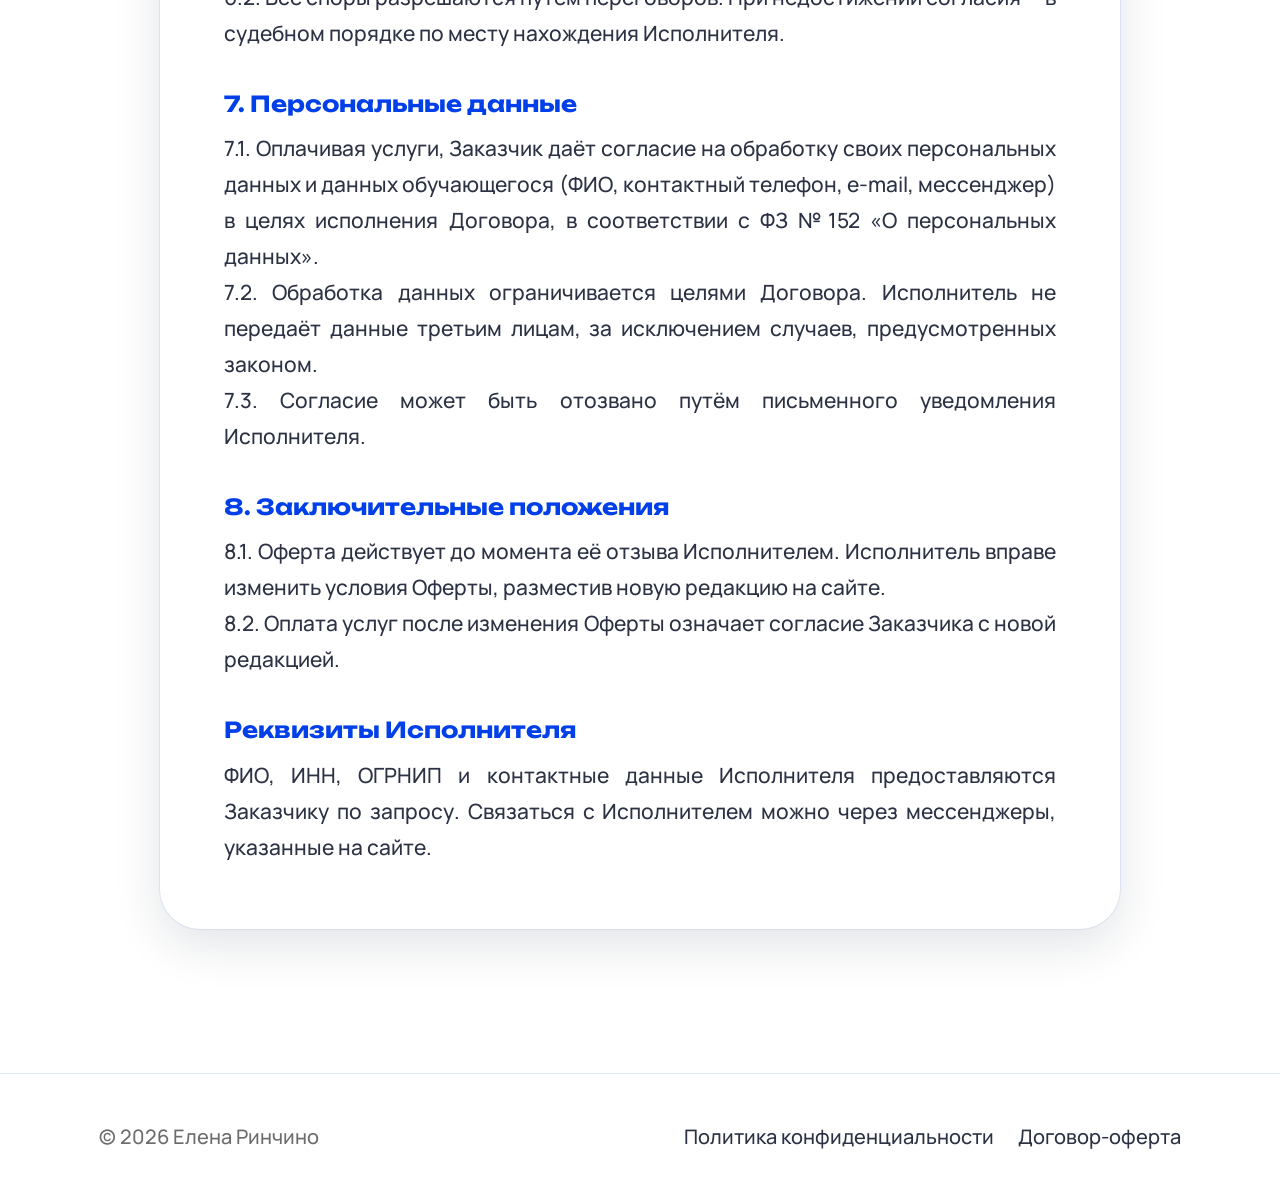
==== commit a7e18eb6: "Local edits: fonts, webp photos, page tweaks" ====
--- a/oferta.html
+++ b/oferta.html
@@ -3,17 +3,17 @@
 <head>
 <meta charset="utf-8">
 <meta name="viewport" content="width=device-width, initial-scale=1">
-<script src="js/theme.js?v=20261126b"></script>
+<script src="js/theme.js?v=20261127"></script>
 <title>Публичная оферта — Русское слово</title>
 <meta name="description" content="Публичный договор-оферта на оказание репетиторских услуг.">
-<meta name="robots" content="noindex">
+<meta name="robots" content="noindex, follow">
+<link rel="canonical" href="https://russkoeslovo.online/oferta.html">
 <link rel="icon" href="img/favicon.svg?v=2" type="image/svg+xml">
-<link href="https://fonts.googleapis.com/css2?family=Unbounded:wght@600;700&family=Manrope:wght@400;500;600;700&display=swap" rel="stylesheet">
-<link rel="stylesheet" href="css/site.css?v=20261126b">
+<link rel="stylesheet" href="css/site.css?v=20261127">
 </head>
 <body class="v03" id="top">
 <header class="doc-hdr"><div class="bar">
-  <a class="logo" href="index.html" aria-label="На главную"><svg viewBox="0 0 48 48" width="38" height="38" aria-hidden="true"><path d="M12 3H36A9 9 0 0 1 45 12V28A9 9 0 0 1 36 37H22L11 46V37H12A9 9 0 0 1 3 28V12A9 9 0 0 1 12 3Z" fill="#013FE9"/><polyline points="22.5,12 15.5,20 22.5,28" fill="none" stroke="#E9C40C" stroke-width="4.2" stroke-linecap="round" stroke-linejoin="round"/><polyline points="32.5,12 25.5,20 32.5,28" fill="none" stroke="#E9C40C" stroke-width="4.2" stroke-linecap="round" stroke-linejoin="round"/></svg><span class="wm">Русское<br>Слово<i>.онлайн</i></span></a>
+  <a class="logo" href="index.html" aria-label="Русское Слово.онлайн — на главную"><svg viewBox="0 0 48 48" width="38" height="38" aria-hidden="true"><path d="M12 3H36A9 9 0 0 1 45 12V28A9 9 0 0 1 36 37H22L11 46V37H12A9 9 0 0 1 3 28V12A9 9 0 0 1 12 3Z" fill="#013FE9"/><polyline points="22.5,12 15.5,20 22.5,28" fill="none" stroke="#E9C40C" stroke-width="4.2" stroke-linecap="round" stroke-linejoin="round"/><polyline points="32.5,12 25.5,20 32.5,28" fill="none" stroke="#E9C40C" stroke-width="4.2" stroke-linecap="round" stroke-linejoin="round"/></svg><span class="wm">Русское<br>Слово<i>.онлайн</i></span></a>
   <a class="btn pri sm" href="index.html#contact">Записаться</a>
 </div></header>
 <main id="main">
--- a/css/site.css
+++ b/css/site.css
@@ -1,4 +1,8 @@
 /* Стили сайта «Русский на 100». Цвета заданы переменными на body.v03. */
+@font-face{font-family:'Manrope';font-style:normal;font-weight:400 700;font-display:swap;src:url('../fonts/manrope-cyrillic.woff2') format('woff2');unicode-range:U+0301, U+0400-045F, U+0490-0491, U+04B0-04B1, U+2116}
+@font-face{font-family:'Manrope';font-style:normal;font-weight:400 700;font-display:swap;src:url('../fonts/manrope-latin.woff2') format('woff2');unicode-range:U+0000-00FF, U+0131, U+0152-0153, U+02BB-02BC, U+02C6, U+02DA, U+02DC, U+0304, U+0308, U+0329, U+2000-206F, U+20AC, U+2122, U+2191, U+2193, U+2212, U+2215, U+FEFF, U+FFFD}
+@font-face{font-family:'Unbounded';font-style:normal;font-weight:600 700;font-display:swap;src:url('../fonts/unbounded-cyrillic.woff2') format('woff2');unicode-range:U+0301, U+0400-045F, U+0490-0491, U+04B0-04B1, U+2116}
+@font-face{font-family:'Unbounded';font-style:normal;font-weight:600 700;font-display:swap;src:url('../fonts/unbounded-latin.woff2') format('woff2');unicode-range:U+0000-00FF, U+0131, U+0152-0153, U+02BB-02BC, U+02C6, U+02DA, U+02DC, U+0304, U+0308, U+0329, U+2000-206F, U+20AC, U+2122, U+2191, U+2193, U+2212, U+2215, U+FEFF, U+FFFD}
 :root{--disp:'Unbounded',sans-serif;--scr:'Cormorant Garamond',serif;--ease:cubic-bezier(0.22,1,0.36,1);--pad:48px;--max:clamp(1100px,92vw,1560px)}
 .v03{--hl:#E9C40C;--p:#013FE9;--a:#E2E538;--hl:#E9C40C;--ag:linear-gradient(135deg,color-mix(in srgb,var(--a) 45%,#fff) 0%,var(--a) 32%,color-mix(in srgb,var(--a) 82%,#000) 64%,color-mix(in srgb,var(--a) 62%,#fff) 100%);--bg:#FFFFFF;--tx:#0D0C0C;--sf:#EFEBF9;--cd:#FFFFFF;--on-a:#0D0C0C;--body:'Manrope',sans-serif;--br:999px;--tx2:#2C3244;--line:color-mix(in srgb,var(--p) 12%,transparent)}
 .v03 .alt,.v03 .sfbg{--cd:#FFFFFF}
@@ -20,13 +24,14 @@
 .skip{position:absolute;left:16px;top:-64px;z-index:100;padding:12px 16px;border-radius:12px;background:var(--p);color:#fff;font-weight:600}
 .skip:focus{top:16px}
 :focus-visible{outline:3px solid var(--hl);outline-offset:3px;border-radius:4px}
+.sr-only{position:absolute;width:1px;height:1px;margin:-1px;padding:0;overflow:hidden;clip:rect(0 0 0 0);white-space:nowrap;border:0}
 .eyb{font-family:var(--disp);font-weight:600;letter-spacing:-.01em;font-size:21px;line-height:40px;color:var(--p)}
 
 /* логотип */
 .logo{display:inline-flex;align-items:center;gap:10px}
 .logo svg{flex:none}
 .logo .wm{font-family:var(--disp);font-weight:700;line-height:1.02;font-size:34px;letter-spacing:-.01em;color:var(--p)}
-.logo .wm i{font-style:normal;text-transform:none;letter-spacing:0;font-size:.6em;color:color-mix(in srgb,var(--hl) 72%,#000)} /* «.онлайн» — окончание домена */
+.logo .wm i{font-style:normal;text-transform:none;letter-spacing:0;font-size:.6em;color:color-mix(in srgb,var(--hl) 55%,#000)} /* «.онлайн» — окончание домена */
 
 /* кнопки */
 .btn{display:inline-flex;align-items:center;justify-content:center;gap:12px;padding:16px 32px;border-radius:var(--br);font-family:var(--body);font-weight:600;font-size:20px;line-height:28px;cursor:pointer;border:0;white-space:nowrap;transition:transform .5s var(--ease),background .3s var(--ease),box-shadow .3s var(--ease)}
@@ -56,8 +61,8 @@
 .menu-open .burger i:nth-child(1){transform:translateY(6px) rotate(45deg)}
 .menu-open .burger i:nth-child(2){opacity:0}
 .menu-open .burger i:nth-child(3){transform:translateY(-6px) rotate(-45deg)}
-.mpanel{position:fixed;inset:0;z-index:35;background:color-mix(in srgb,var(--bg) 94%,transparent);backdrop-filter:blur(24px);-webkit-backdrop-filter:blur(24px);padding:96px 24px 32px;display:flex;flex-direction:column;gap:8px;opacity:0;pointer-events:none;transition:opacity .4s var(--ease)}
-.menu-open .mpanel{opacity:1;pointer-events:auto}
+.mpanel{position:fixed;inset:0;z-index:35;background:color-mix(in srgb,var(--bg) 94%,transparent);backdrop-filter:blur(24px);-webkit-backdrop-filter:blur(24px);padding:96px 24px 32px;display:flex;flex-direction:column;gap:8px;opacity:0;visibility:hidden;pointer-events:none;transition:opacity .4s var(--ease),visibility .4s}
+.menu-open .mpanel{opacity:1;visibility:visible;pointer-events:auto}
 .mpanel a{font-family:var(--disp);font-weight:700;font-size:30px;line-height:1.1;color:var(--p);opacity:0;transform:translateY(24px);transition:opacity .5s var(--ease),transform .5s var(--ease)}
 .menu-open .mpanel a{opacity:1;transform:none}
 .mpanel .btn{margin-top:auto;font-family:var(--body);font-size:19px;text-transform:none;line-height:27px}
@@ -186,7 +191,7 @@
 
 /* стоимость */
 .price{display:grid;grid-template-columns:repeat(3,1fr);gap:24px;align-items:stretch}
-.pc{border-radius:32px;padding:40px;background:var(--cd);box-shadow:0 0 0 1px var(--line);display:flex;flex-direction:column;gap:16px}
+.pc{border-radius:32px;padding:40px;background:var(--cd);box-shadow:0 0 0 1px var(--line);display:flex;flex-direction:column;gap:16px;min-width:0}
 .pc.hi{background:var(--p);color:#fff;box-shadow:none}
 .pc .tg{align-self:flex-start;padding:6px 16px;border-radius:999px;font-size:19px;line-height:24px;font-weight:600;background:var(--ag);color:var(--on-a)}
 .pc h3{font-family:var(--disp);font-size:25px;line-height:1.2;letter-spacing:-.01em;color:var(--p)}
@@ -431,7 +436,7 @@
 @media (max-width:1100px){
   :root{--pad:32px}
   .hdr nav{display:none}.burger{display:block}.hdr .bar>.btn{display:none}
-  .price{grid-template-columns:1fr}
+  .price{grid-template-columns:minmax(0,1fr)}
   .whoc.y li{display:block}.whoc.y h3{margin-bottom:12px;white-space:normal}
   .tmpl{grid-template-columns:1fr 1fr}
   .why{grid-template-columns:1fr 1fr}
@@ -488,7 +493,7 @@
   .whoc.n li{white-space:normal;font-size:22px;line-height:36px}
   .rbig .ch{gap:8px}.rbig .ch i span{font-size:17px;top:-28px}
   .apc.a1 img{flex:none;height:240px;min-height:0}
-  .price{grid-template-columns:1fr}
+  .price{grid-template-columns:minmax(0,1fr)}
   .pc{padding:28px 24px;border-radius:24px}
   .price-cta{margin-top:28px}
   .price-cta .btn{width:100%;padding:18px 24px;font-size:20px}
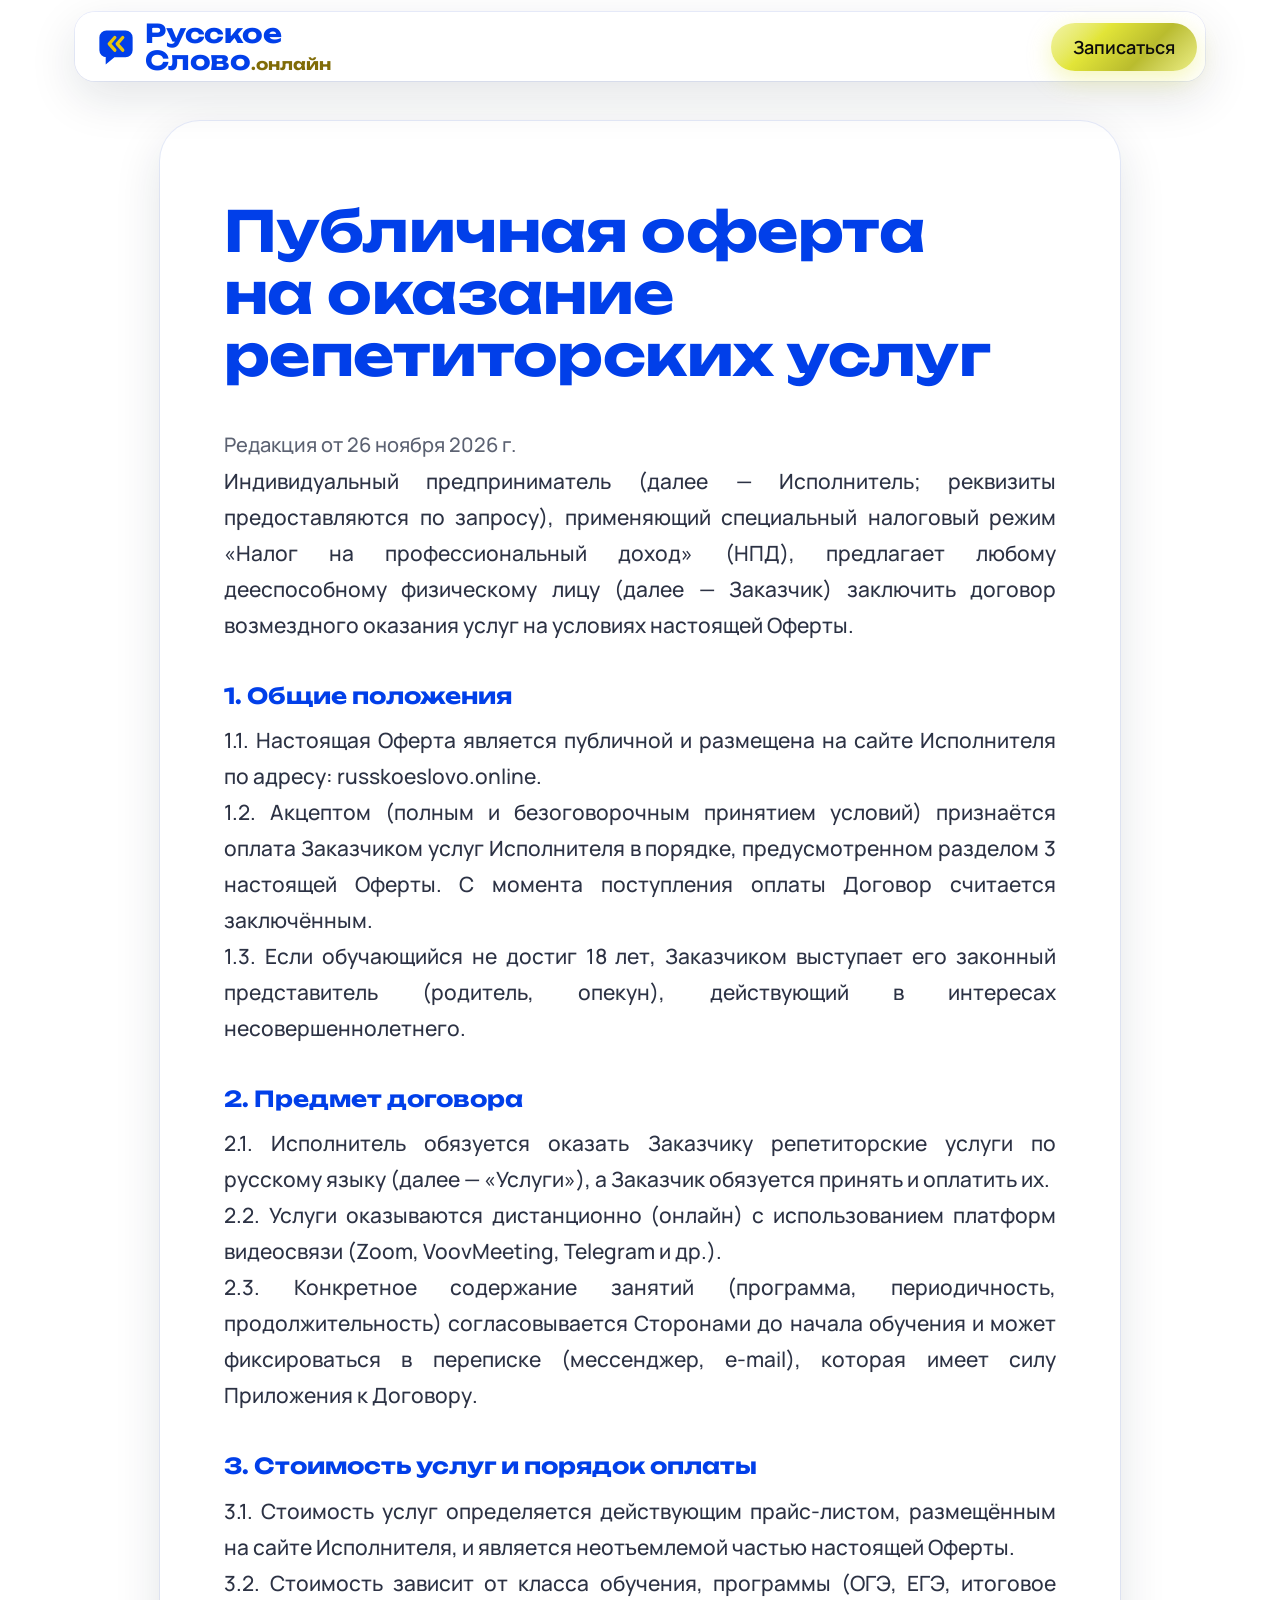
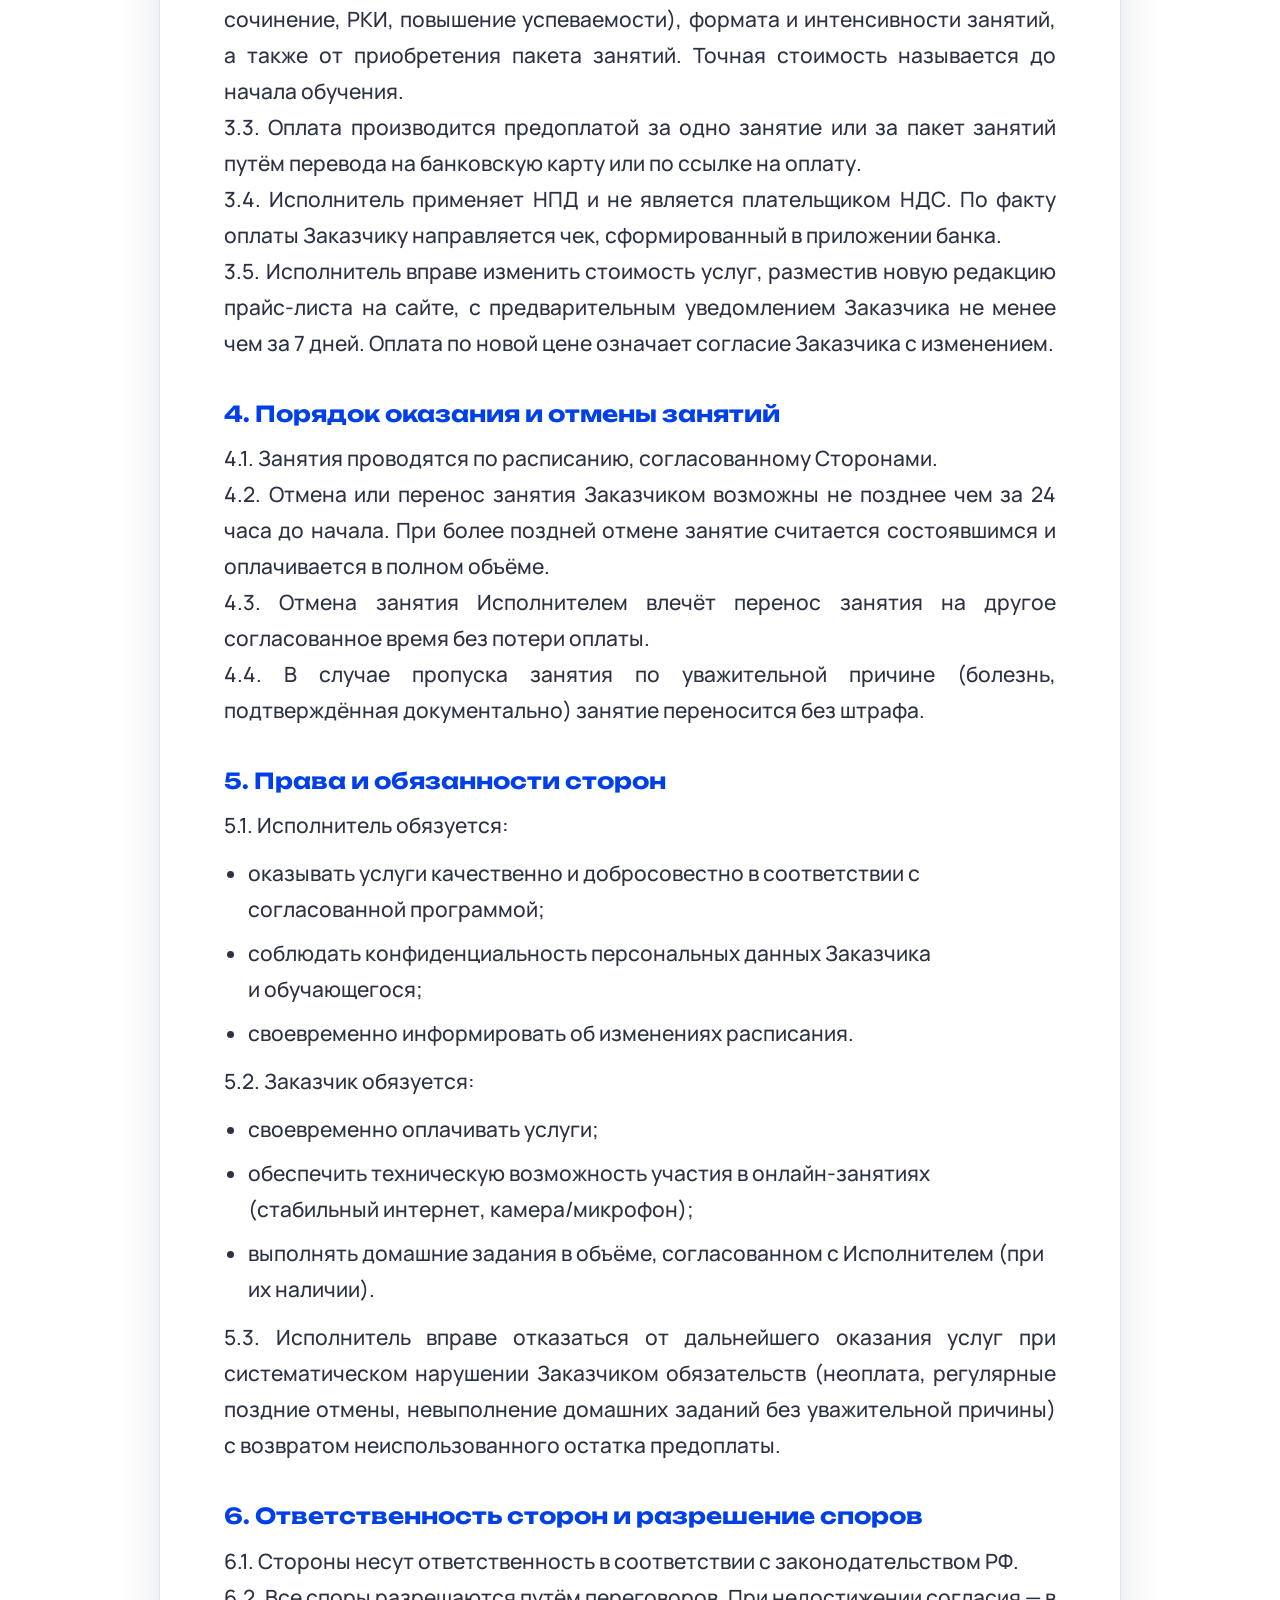
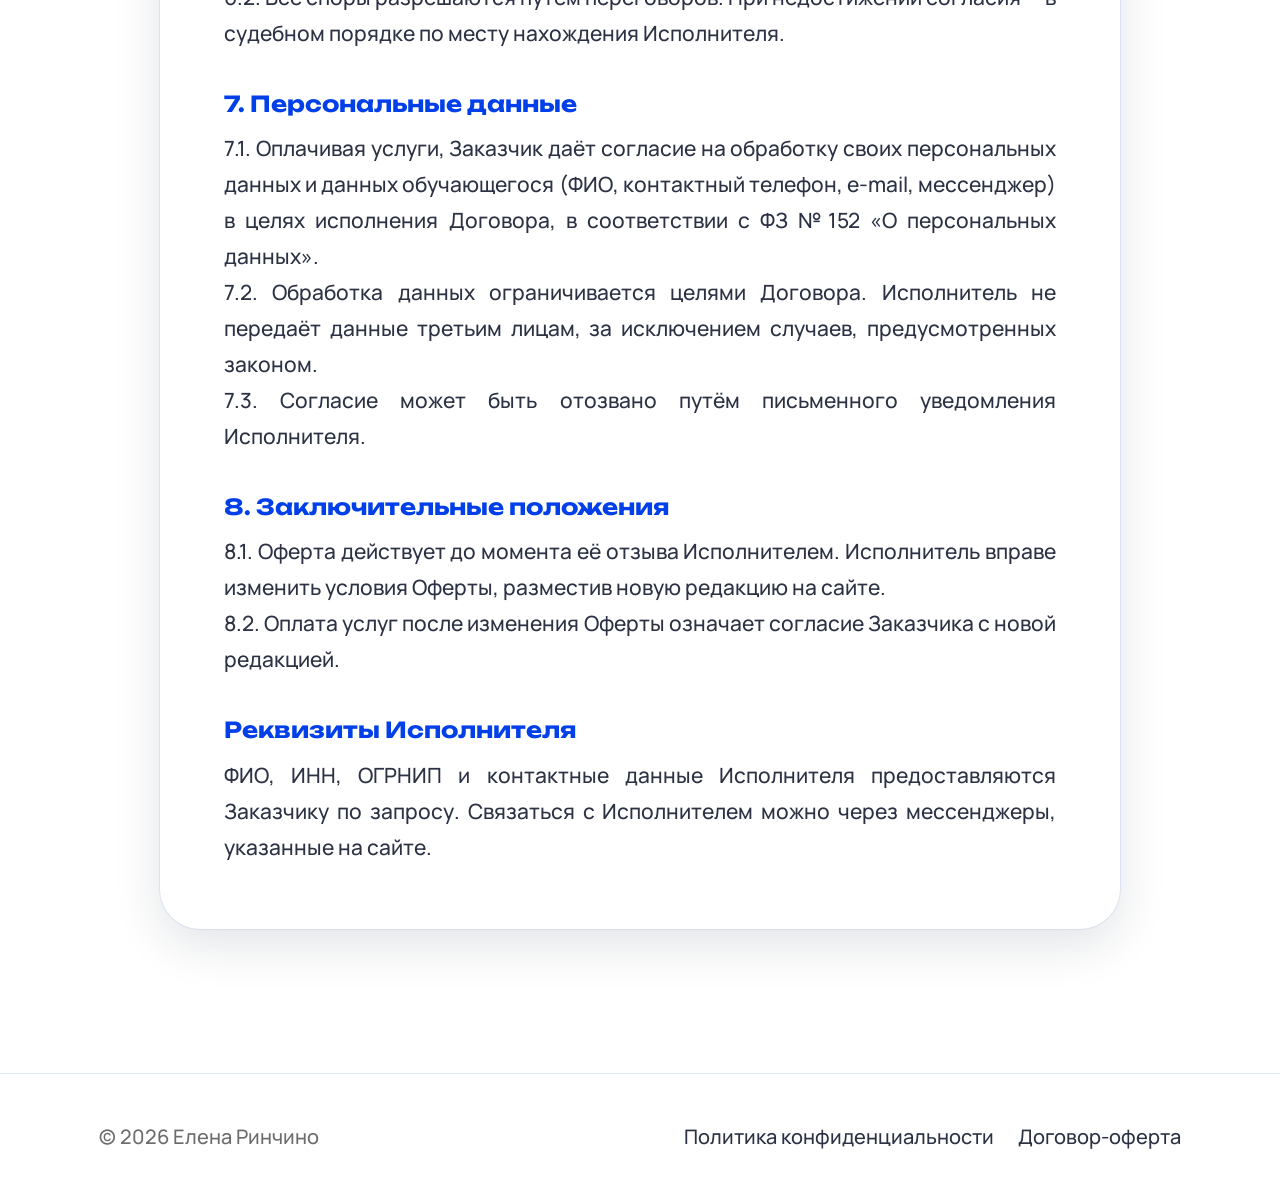
==== commit 688e943c: "Offer: city removed (as edited on the server) Co-Authored-By: Claude Opus 5.5 <noreply@anthropic.com" ====
--- a/oferta.html
+++ b/oferta.html
@@ -4,11 +4,13 @@
 <meta charset="utf-8">
 <meta name="viewport" content="width=device-width, initial-scale=1">
 <script src="js/theme.js?v=20261127"></script>
-<title>Публичная оферта — Русское слово</title>
+<title>Публичная оферта — Русское Слово</title>
 <meta name="description" content="Публичный договор-оферта на оказание репетиторских услуг.">
 <meta name="robots" content="noindex, follow">
 <link rel="canonical" href="https://russkoeslovo.online/oferta.html">
+<link rel="icon" href="favicon.ico" sizes="48x48">
 <link rel="icon" href="img/favicon.svg?v=2" type="image/svg+xml">
+<link rel="apple-touch-icon" href="img/apple-touch-icon.png">
 <link rel="stylesheet" href="css/site.css?v=20261127">
 </head>
 <body class="v03" id="top">
@@ -19,7 +21,7 @@
 <main id="main">
 <div class="wrap doc"><div class="card">
 <h1 class="disp">Публичная оферта<br>на оказание репетиторских услуг</h1>
-<p class="meta">г. Усть-Илимск · Редакция от 26 ноября 2026 г.</p>
+<p class="meta">Редакция от 26 ноября 2026 г.</p>
 
 <p>Индивидуальный предприниматель (далее — Исполнитель; реквизиты предоставляются по запросу), применяющий специальный налоговый режим «Налог на профессиональный доход» (НПД), предлагает любому дееспособному физическому лицу (далее — Заказчик) заключить договор возмездного оказания услуг на условиях настоящей Оферты.</p>
 
--- a/css/site.css
+++ b/css/site.css
@@ -24,7 +24,6 @@
 .skip{position:absolute;left:16px;top:-64px;z-index:100;padding:12px 16px;border-radius:12px;background:var(--p);color:#fff;font-weight:600}
 .skip:focus{top:16px}
 :focus-visible{outline:3px solid var(--hl);outline-offset:3px;border-radius:4px}
-.sr-only{position:absolute;width:1px;height:1px;margin:-1px;padding:0;overflow:hidden;clip:rect(0 0 0 0);white-space:nowrap;border:0}
 .eyb{font-family:var(--disp);font-weight:600;letter-spacing:-.01em;font-size:21px;line-height:40px;color:var(--p)}
 
 /* логотип */
@@ -550,6 +549,7 @@
 @media (min-width:1101px) and (max-width:1360px){ /* только ноутбук: на планшете и телефоне блок записи в одну колонку */
   .fin{grid-template-columns:minmax(0,1fr) minmax(0,480px);gap:40px;padding:48px}.fin .lead{text-align:left}
   .fin h2{font-size:clamp(36px,3.6vw,68px)} /* иначе «Обсудим вашу цель» не помещался рядом с формой */
+  .pc{padding:36px 28px}.pc h3{font-size:22px} /* «Индивидуально» не влезало в узкую карточку цены */
 }
 @media (max-width:1360px){
   .ess-hd{grid-template-columns:1fr;gap:12px}.ess-hd p{justify-self:start;text-align:left;max-width:none} /* подпись «Мастерской» под заголовком, а не в узкой колонке */
